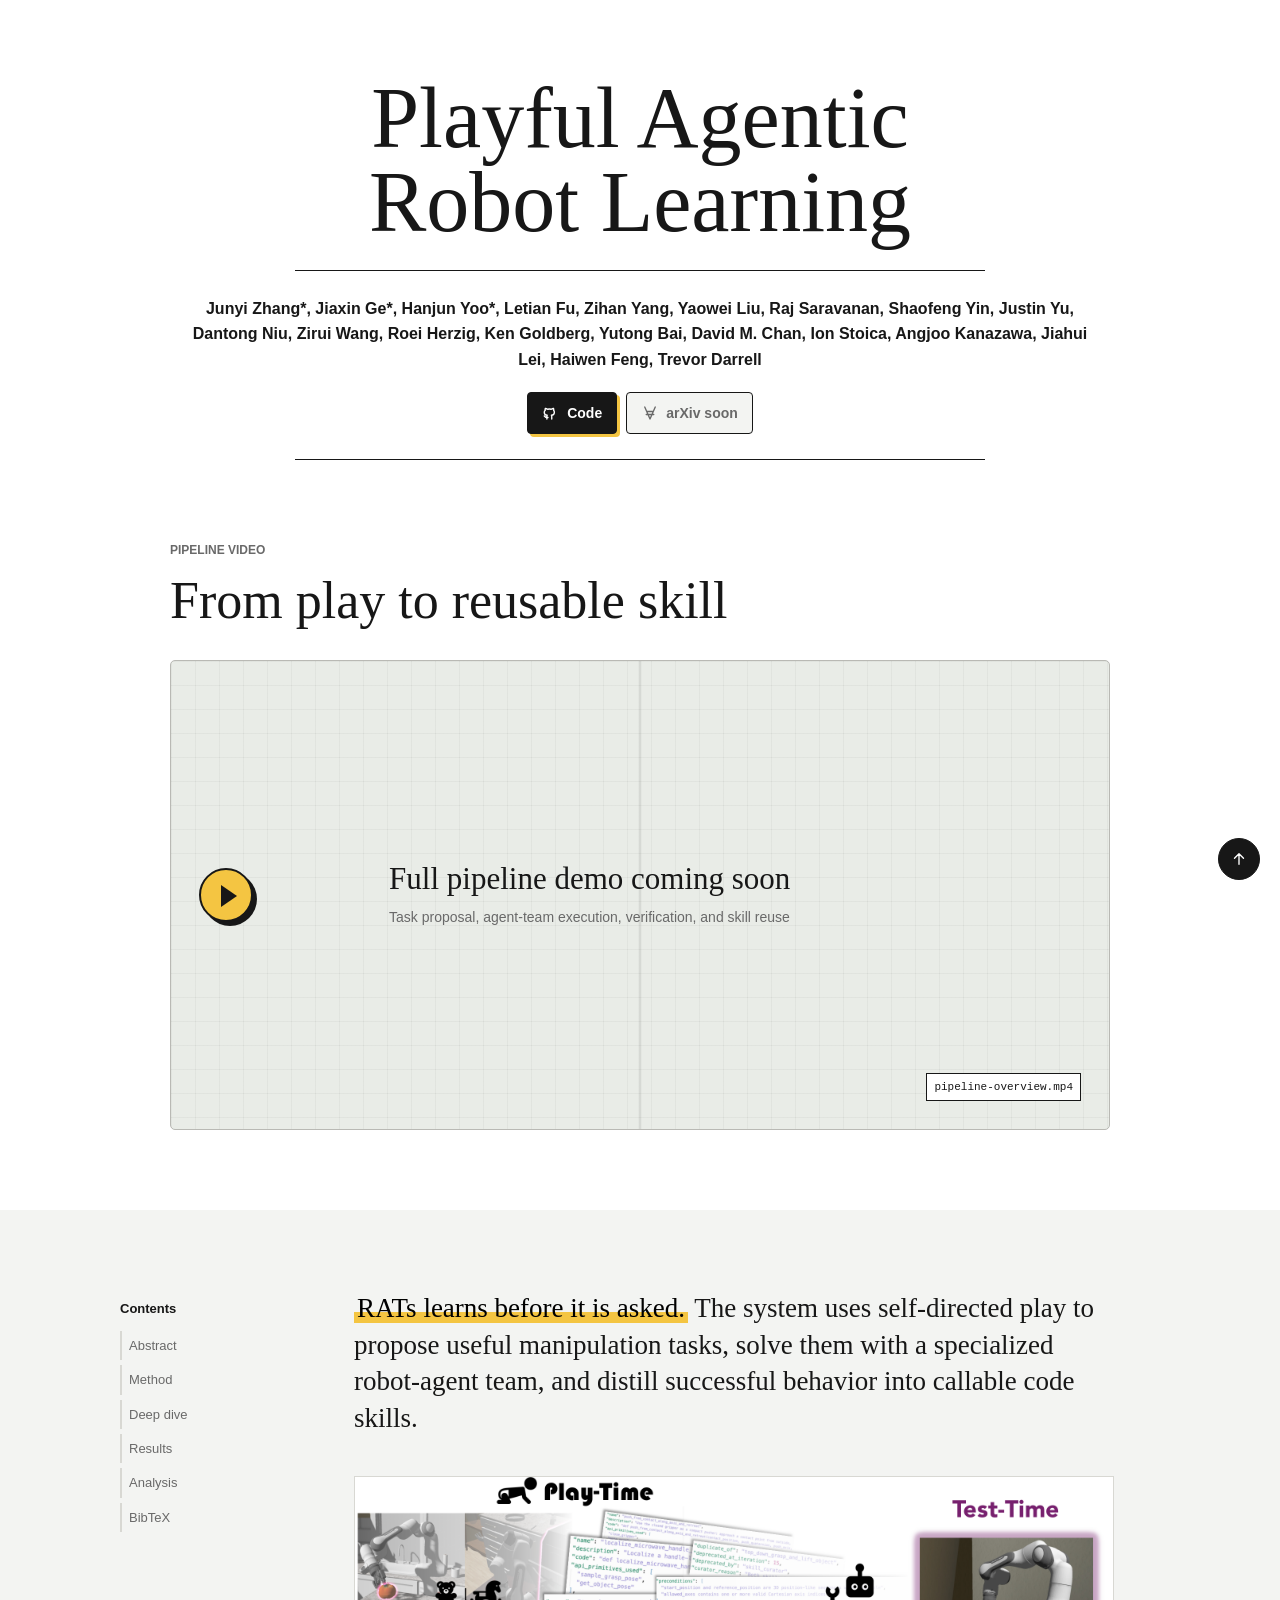
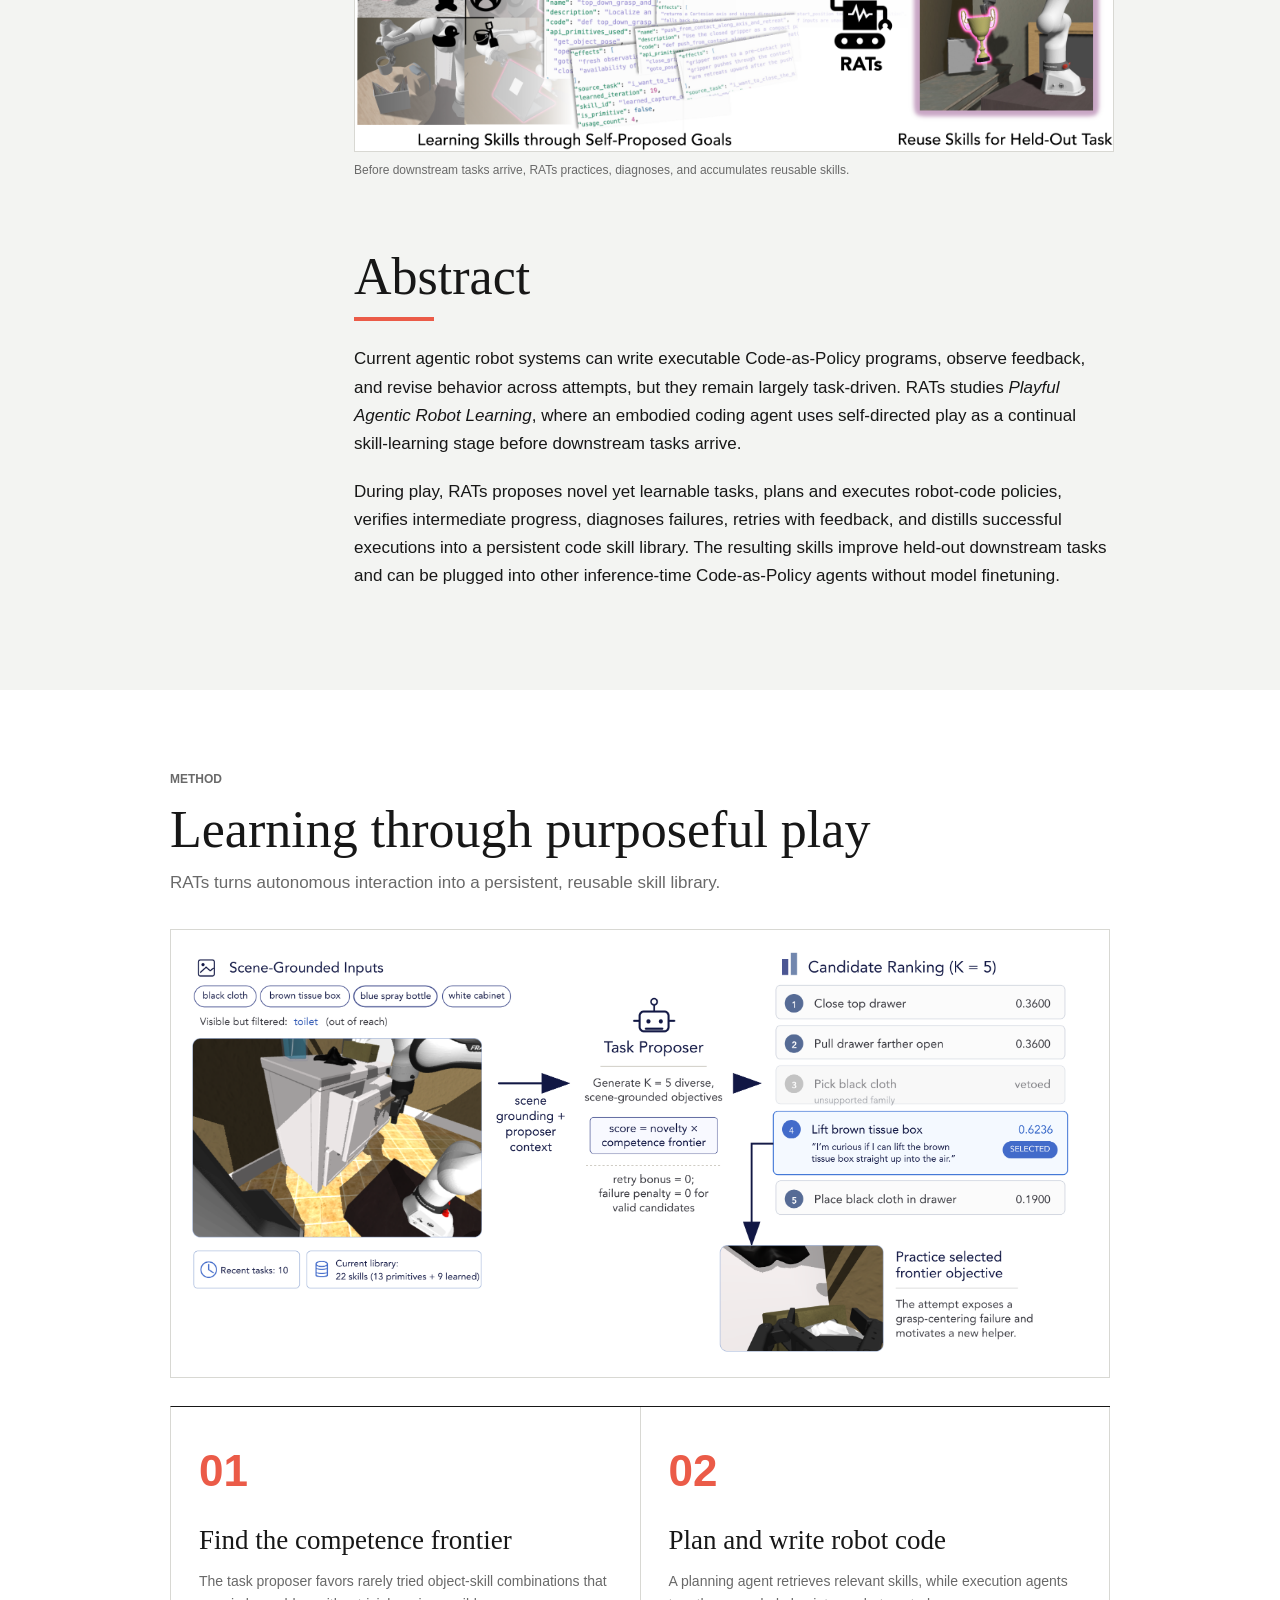
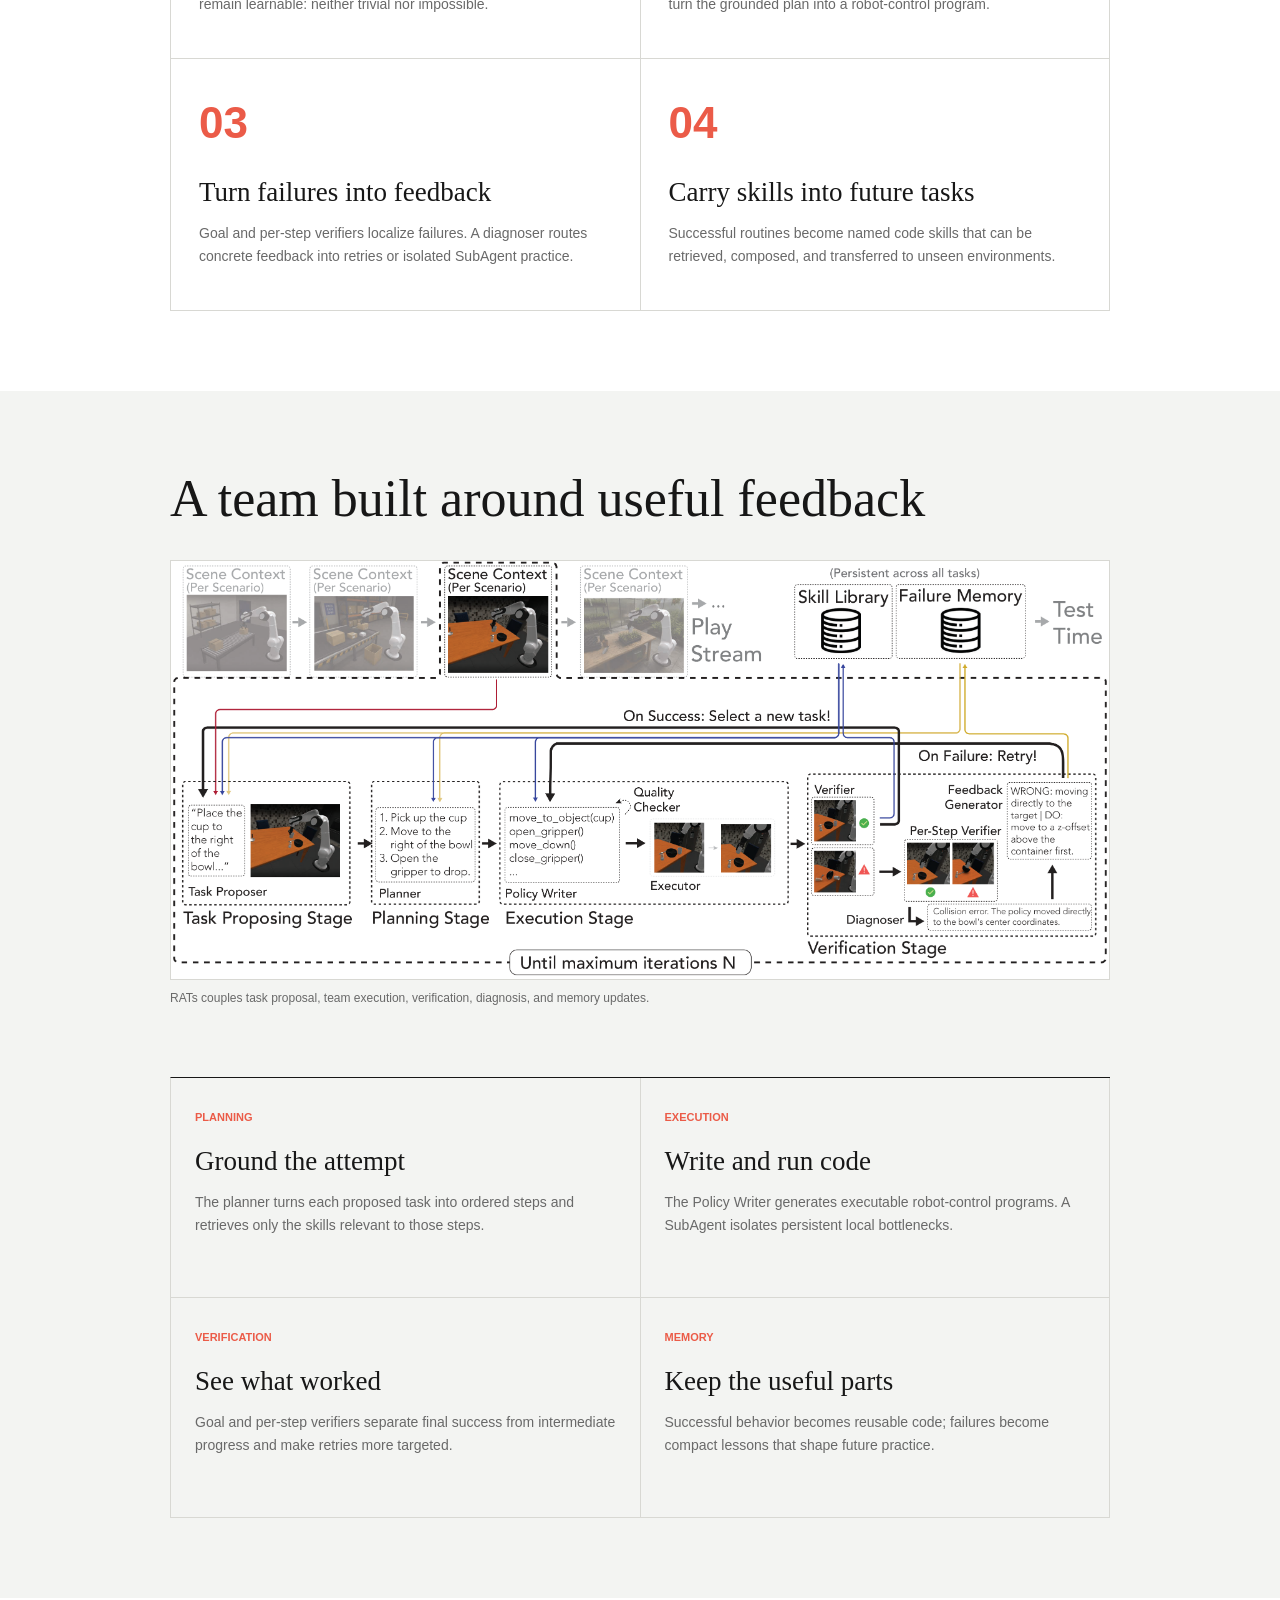
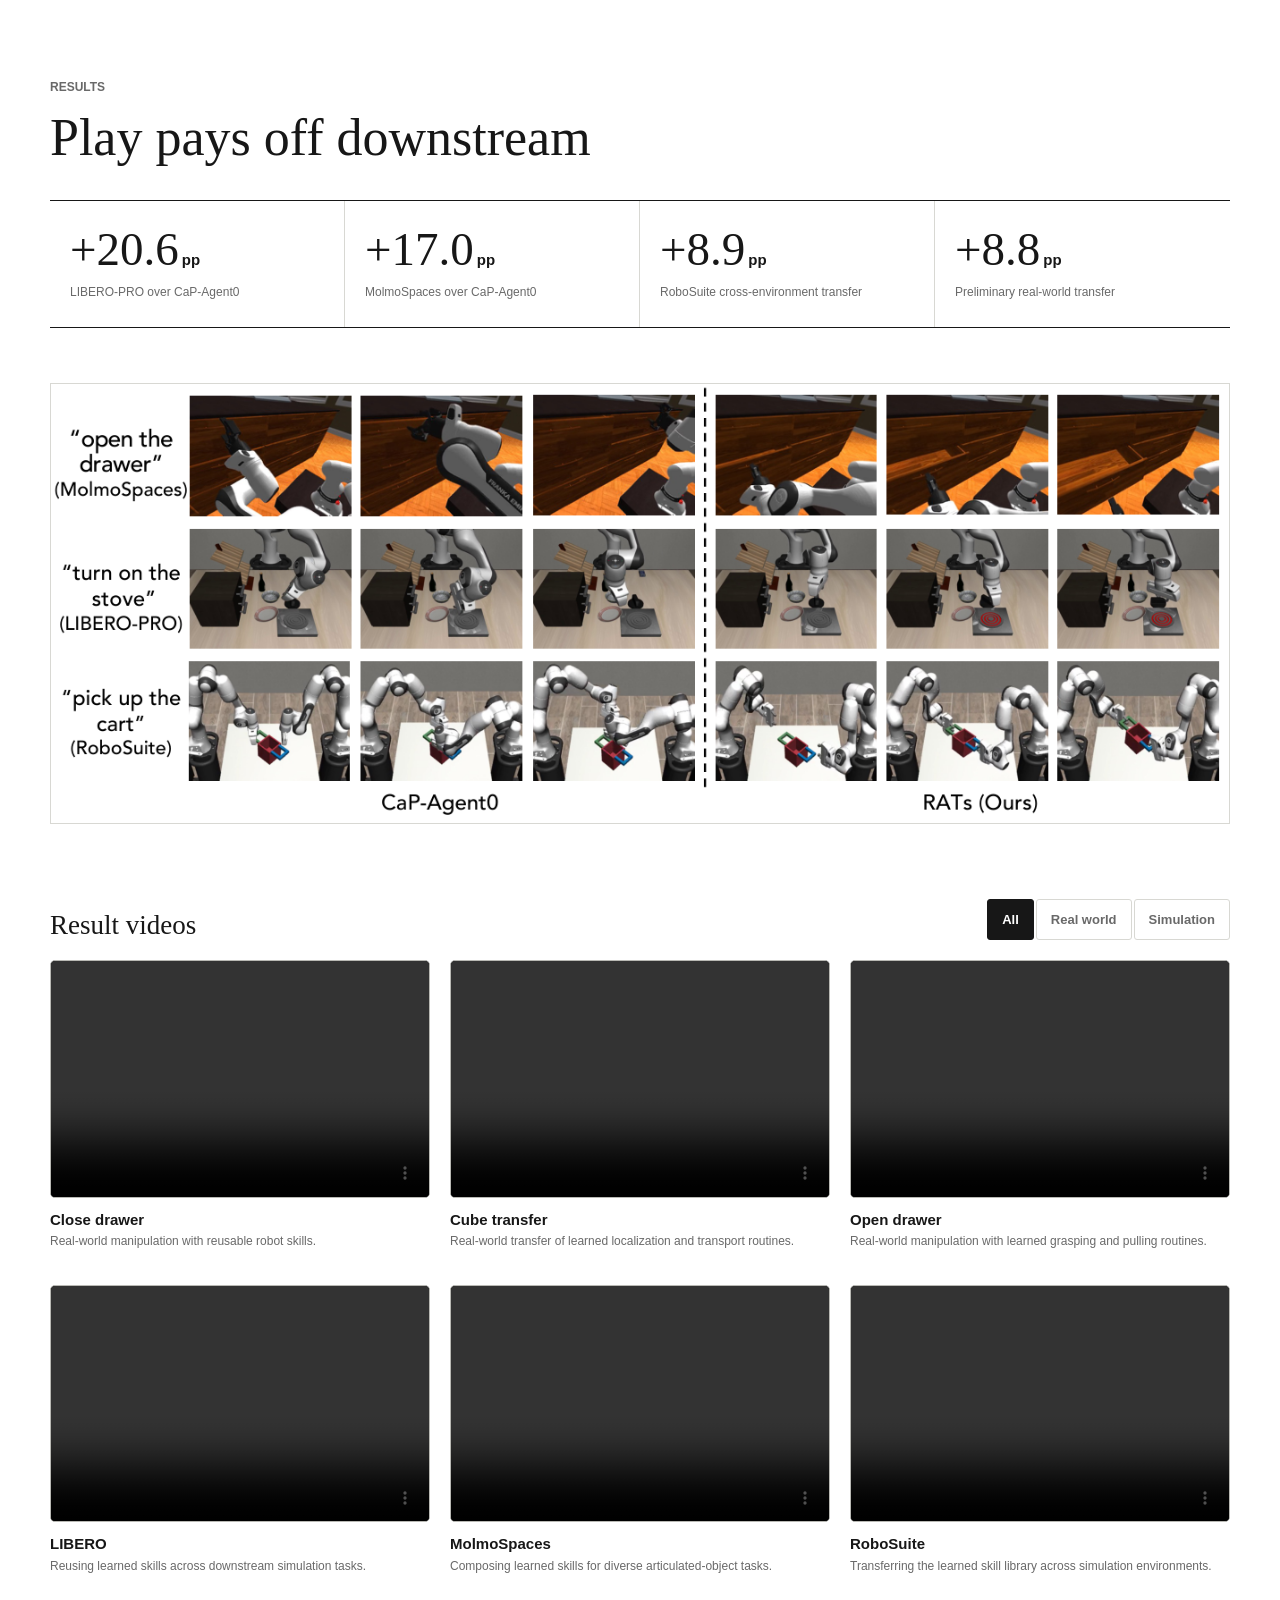
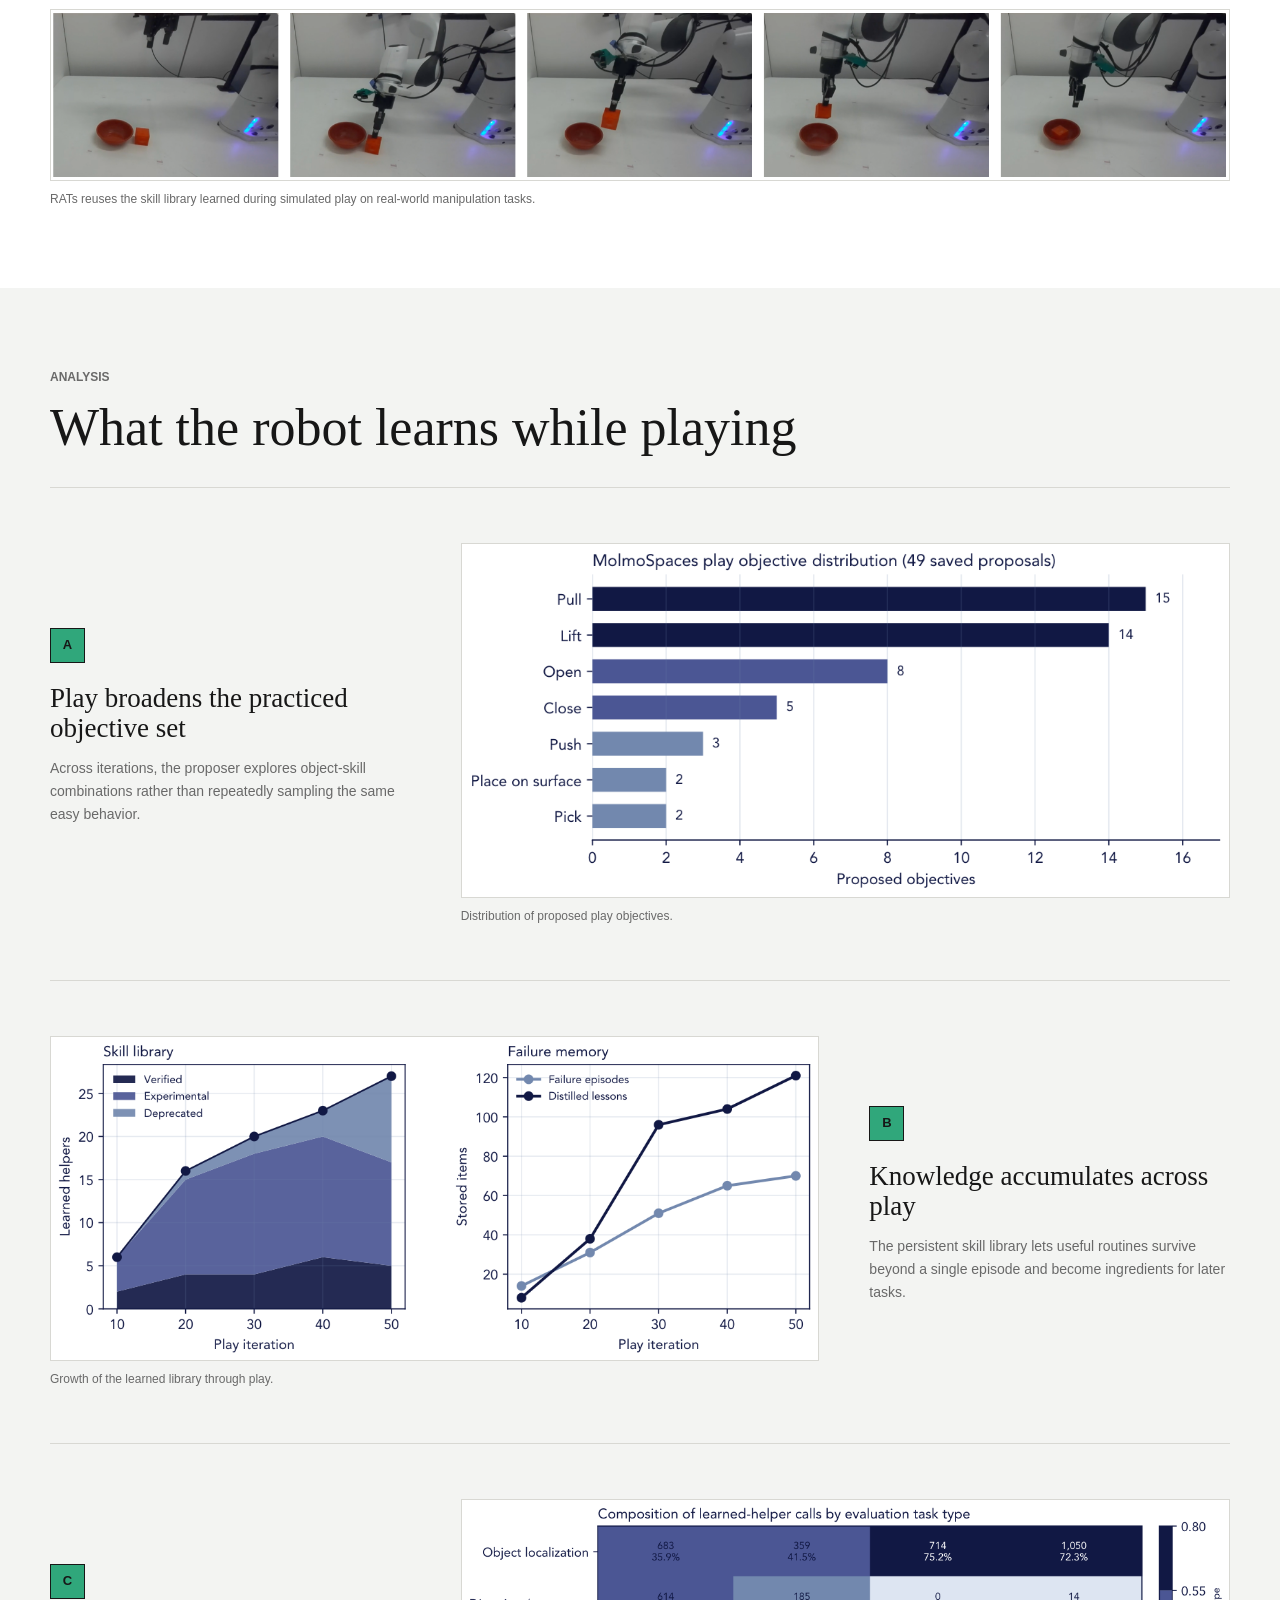
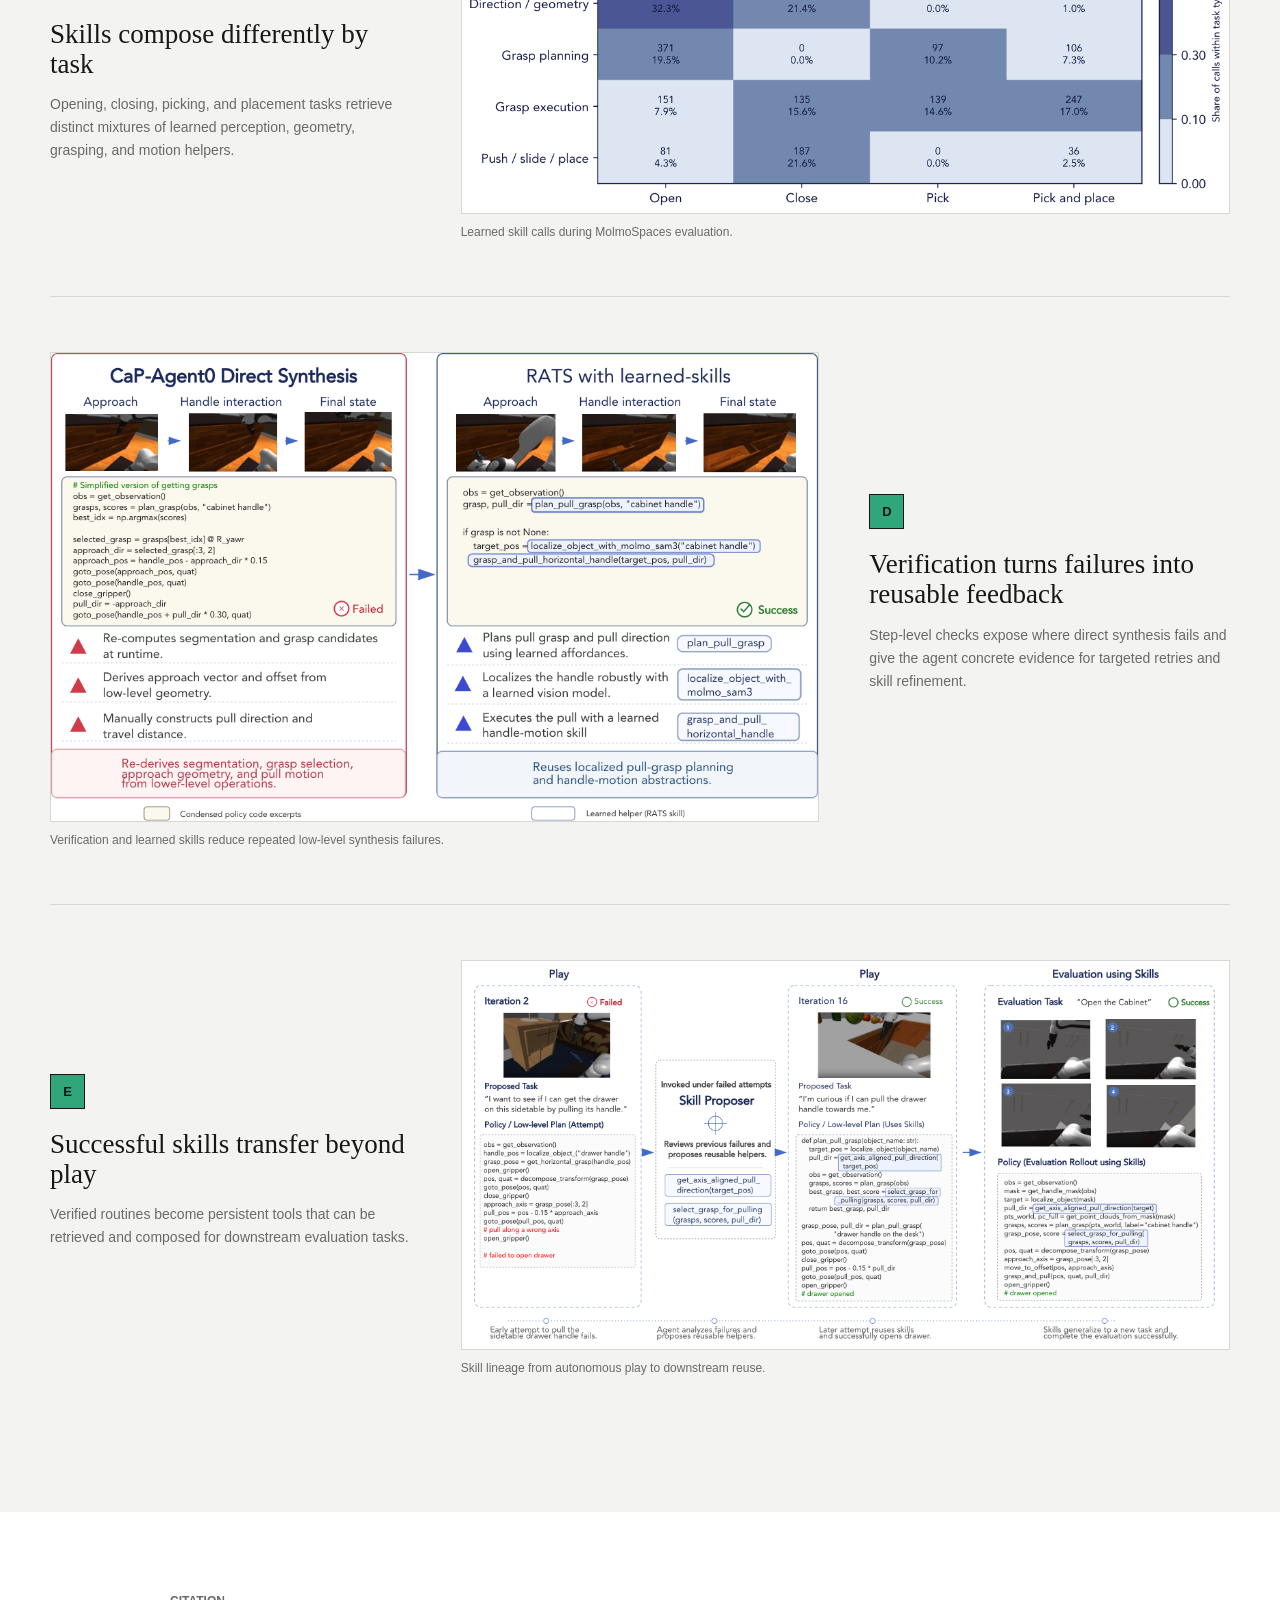
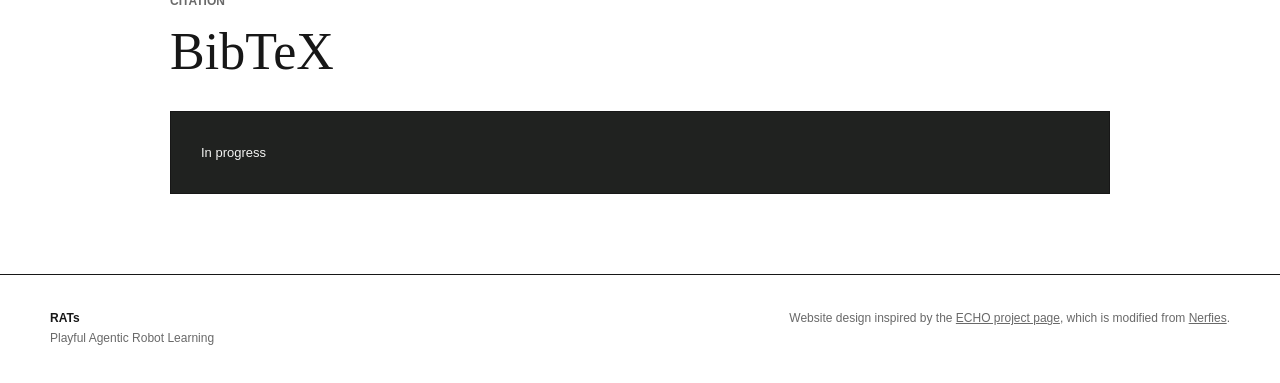
==== docs/index.html @ e80961e4 "Avoid publishing a premature citation Replace the provisional BibTeX entry with an in-progress place" ====
<!DOCTYPE html>
<html lang="en">
<head>
  <meta charset="utf-8">
  <meta name="viewport" content="width=device-width, initial-scale=1">
  <meta name="description" content="RATs: a Robotics Agent Team that learns reusable robot skills through autonomous play.">
  <meta property="og:title" content="Playful Agentic Robot Learning">
  <meta property="og:description" content="RATs learns reusable robot skills through autonomous play.">
  <meta property="og:image" content="assets/images/rats-teaser.png">
  <title>Playful Agentic Robot Learning | RATs</title>
  <link rel="stylesheet" href="assets/css/styles.css">
  <script defer src="assets/js/main.js"></script>
</head>
<body id="top">
  <header class="hero">
    <div class="hero-inner">
      <h1>Playful Agentic<br>Robot Learning</h1>
      <div class="rule"></div>
      <p class="authors">Junyi Zhang*, Jiaxin Ge*, Hanjun Yoo*, Letian Fu, Zihan Yang, Yaowei Liu, Raj Saravanan, Shaofeng Yin, Justin Yu, Dantong Niu, Zirui Wang, Roei Herzig, Ken Goldberg, Yutong Bai, David M. Chan, Ion Stoica, Angjoo Kanazawa, Jiahui Lei, Haiwen Feng, Trevor Darrell</p>
      <nav class="publication-links" aria-label="Publication links">
        <a class="button" href="https://github.com/Junyi42/rats">
          <svg viewBox="0 0 24 24" aria-hidden="true"><path d="M8 18c-4 1-4-2-5-2m10 4v-3c0-1 .1-1.5-.5-2 2 0 4-.5 4-4 0-1-.4-2-1-2.5.1-.5.5-2-.1-2.5 0 0-1-.3-3 1a10 10 0 0 0-5 0c-2-1.3-3-1-3-1-.6 1.5-.2 2-.1 2.5C3.4 9 3 10 3 11c0 3.5 2 4 4 4-.5.4-.6 1-.5 2v3"/></svg>
          Code
        </a>
        <span class="button muted" aria-label="arXiv link coming soon">
          <svg viewBox="0 0 24 24" aria-hidden="true"><path d="M5 4l7 16M19 4l-7 16M8 10h8M7 14h10"/></svg>
          arXiv soon
        </span>
      </nav>
      <div class="rule"></div>
    </div>
  </header>

  <main>
    <section class="section demo-lead" aria-labelledby="demo-heading">
      <div class="narrow">
        <div class="section-heading">
          <p class="eyebrow">Pipeline video</p>
          <h2 id="demo-heading">From play to reusable skill</h2>
        </div>
        <div class="video-placeholder video-placeholder-lead" data-video="assets/videos/pipeline-overview.mp4">
          <div class="play-mark" aria-hidden="true"></div>
          <div>
            <strong>Full pipeline demo coming soon</strong>
            <span>Task proposal, agent-team execution, verification, and skill reuse</span>
          </div>
          <code>pipeline-overview.mp4</code>
        </div>
      </div>
    </section>

    <section class="section intro-section" id="overview">
      <div class="content-grid">
        <aside class="contents" aria-label="Page contents">
          <strong>Contents</strong>
          <a href="#abstract">Abstract</a>
          <a href="#method">Method</a>
          <a href="#deep-dive">Deep dive</a>
          <a href="#results">Results</a>
          <a href="#analysis">Analysis</a>
          <a href="#bibtex">BibTeX</a>
        </aside>
        <div class="prose">
          <p class="lead">
            <mark>RATs learns before it is asked.</mark> The system uses self-directed play to
            propose useful manipulation tasks, solve them with a specialized robot-agent team,
            and distill successful behavior into callable code skills.
          </p>
          <figure class="wide-figure">
            <img src="assets/images/rats-teaser.png" alt="Overview of RATs learning reusable robot skills through play">
            <figcaption>Before downstream tasks arrive, RATs practices, diagnoses, and accumulates reusable skills.</figcaption>
          </figure>

          <h2 id="abstract">Abstract</h2>
          <div class="heading-rule"></div>
          <p>
            Current agentic robot systems can write executable Code-as-Policy programs, observe
            feedback, and revise behavior across attempts, but they remain largely task-driven.
            RATs studies <em>Playful Agentic Robot Learning</em>, where an embodied coding agent
            uses self-directed play as a continual skill-learning stage before downstream tasks
            arrive.
          </p>
          <p>
            During play, RATs proposes novel yet learnable tasks, plans and executes robot-code
            policies, verifies intermediate progress, diagnoses failures, retries with feedback,
            and distills successful executions into a persistent code skill library. The resulting
            skills improve held-out downstream tasks and can be plugged into other inference-time
            Code-as-Policy agents without model finetuning.
          </p>
        </div>
      </div>
    </section>

    <section class="section method-section" id="method">
      <div class="narrow">
        <div class="section-heading">
          <p class="eyebrow">Method</p>
          <h2>Learning through purposeful play</h2>
          <p>RATs turns autonomous interaction into a persistent, reusable skill library.</p>
        </div>
        <figure class="method-propose-figure">
          <img src="assets/images/task-proposal.png" alt="Examples of RATs play task proposals">
        </figure>
        <div class="method-grid">
          <article class="method-stage">
            <div>
              <p class="panel-number">01</p>
              <h3>Find the competence frontier</h3>
              <p>The task proposer favors rarely tried object-skill combinations that remain learnable: neither trivial nor impossible.</p>
            </div>
          </article>
          <article class="method-stage">
            <div>
              <p class="panel-number">02</p>
              <h3>Plan and write robot code</h3>
              <p>A planning agent retrieves relevant skills, while execution agents turn the grounded plan into a robot-control program.</p>
            </div>
          </article>
          <article class="method-stage">
            <div>
              <p class="panel-number">03</p>
              <h3>Turn failures into feedback</h3>
              <p>Goal and per-step verifiers localize failures. A diagnoser routes concrete feedback into retries or isolated SubAgent practice.</p>
            </div>
          </article>
          <article class="method-stage">
            <div>
              <p class="panel-number">04</p>
              <h3>Carry skills into future tasks</h3>
              <p>Successful routines become named code skills that can be retrieved, composed, and transferred to unseen environments.</p>
            </div>
          </article>
        </div>
      </div>
    </section>

    <section class="section deep-dive-section" id="deep-dive">
      <div class="narrow">
        <div class="section-heading">
          <h2>A team built around useful feedback</h2>
        </div>
        <figure class="wide-figure">
          <img src="assets/images/rats-method.png" alt="Detailed RATs method diagram">
          <figcaption>RATs couples task proposal, team execution, verification, diagnosis, and memory updates.</figcaption>
        </figure>
        <div class="detail-grid">
          <article><b>Planning</b><h3>Ground the attempt</h3><p>The planner turns each proposed task into ordered steps and retrieves only the skills relevant to those steps.</p></article>
          <article><b>Execution</b><h3>Write and run code</h3><p>The Policy Writer generates executable robot-control programs. A SubAgent isolates persistent local bottlenecks.</p></article>
          <article><b>Verification</b><h3>See what worked</h3><p>Goal and per-step verifiers separate final success from intermediate progress and make retries more targeted.</p></article>
          <article><b>Memory</b><h3>Keep the useful parts</h3><p>Successful behavior becomes reusable code; failures become compact lessons that shape future practice.</p></article>
        </div>
      </div>
    </section>

    <section class="section results-section" id="results">
      <div class="wide">
        <div class="section-heading">
          <p class="eyebrow">Results</p>
          <h2>Play pays off downstream</h2>
        </div>
        <div class="metrics" aria-label="Headline results">
          <article><span>+20.6</span><strong>pp</strong><p>LIBERO-PRO over CaP-Agent0</p></article>
          <article><span>+17.0</span><strong>pp</strong><p>MolmoSpaces over CaP-Agent0</p></article>
          <article><span>+8.9</span><strong>pp</strong><p>RoboSuite cross-environment transfer</p></article>
          <article><span>+8.8</span><strong>pp</strong><p>Preliminary real-world transfer</p></article>
        </div>
        <figure class="wide-figure result-figure">
          <img src="assets/images/rats-sim-results.png" alt="Qualitative simulation comparisons">
        </figure>

        <div class="result-gallery-heading">
          <h3>Result videos</h3>
          <div class="filters" aria-label="Filter result videos">
            <button class="filter active" type="button" data-filter="all">All</button>
            <button class="filter" type="button" data-filter="real">Real world</button>
            <button class="filter" type="button" data-filter="sim">Simulation</button>
          </div>
        </div>
        <div class="video-grid">
          <article class="result-video" data-kind="real">
            <video controls playsinline preload="metadata">
              <source src="assets/videos/close_drawer.mp4" type="video/mp4">
            </video>
            <h4>Close drawer</h4><p>Real-world manipulation with reusable robot skills.</p>
          </article>
          <article class="result-video" data-kind="real">
            <video controls playsinline preload="metadata">
              <source src="assets/videos/cube_transfer.mp4" type="video/mp4">
            </video>
            <h4>Cube transfer</h4><p>Real-world transfer of learned localization and transport routines.</p>
          </article>
          <article class="result-video" data-kind="real">
            <video controls playsinline preload="metadata">
              <source src="assets/videos/open_drawer.mp4" type="video/mp4">
            </video>
            <h4>Open drawer</h4><p>Real-world manipulation with learned grasping and pulling routines.</p>
          </article>
          <article class="result-video" data-kind="sim">
            <video controls playsinline preload="metadata">
              <source src="assets/videos/libero.mp4" type="video/mp4">
            </video>
            <h4>LIBERO</h4><p>Reusing learned skills across downstream simulation tasks.</p>
          </article>
          <article class="result-video" data-kind="sim">
            <video controls playsinline preload="metadata">
              <source src="assets/videos/molmospaces.mp4" type="video/mp4">
            </video>
            <h4>MolmoSpaces</h4><p>Composing learned skills for diverse articulated-object tasks.</p>
          </article>
          <article class="result-video" data-kind="sim">
            <video controls playsinline preload="metadata">
              <source src="assets/videos/robosuite.mp4" type="video/mp4">
            </video>
            <h4>RoboSuite</h4><p>Transferring the learned skill library across simulation environments.</p>
          </article>
        </div>
        <figure class="wide-figure real-world-figure">
          <img src="assets/images/rats-realworld.png" alt="RATs transferring simulation-learned skills to a physical robot">
          <figcaption>RATs reuses the skill library learned during simulated play on real-world manipulation tasks.</figcaption>
        </figure>
      </div>
    </section>

    <section class="section analysis-section" id="analysis">
      <div class="wide">
        <div class="section-heading">
          <p class="eyebrow">Analysis</p>
          <h2>What the robot learns while playing</h2>
        </div>
        <div class="analysis-row">
          <div class="analysis-copy">
            <span class="analysis-index">A</span>
            <h3>Play broadens the practiced objective set</h3>
            <p>Across iterations, the proposer explores object-skill combinations rather than repeatedly sampling the same easy behavior.</p>
          </div>
          <figure><img src="assets/images/play-objective-distribution.png" alt="Distribution of play objectives"><figcaption>Distribution of proposed play objectives.</figcaption></figure>
        </div>
        <div class="analysis-row reverse">
          <div class="analysis-copy">
            <span class="analysis-index">B</span>
            <h3>Knowledge accumulates across play</h3>
            <p>The persistent skill library lets useful routines survive beyond a single episode and become ingredients for later tasks.</p>
          </div>
          <figure><img src="assets/images/play-knowledge-growth.png" alt="Growth of knowledge during play"><figcaption>Growth of the learned library through play.</figcaption></figure>
        </div>
        <div class="analysis-row">
          <div class="analysis-copy">
            <span class="analysis-index">C</span>
            <h3>Skills compose differently by task</h3>
            <p>Opening, closing, picking, and placement tasks retrieve distinct mixtures of learned perception, geometry, grasping, and motion helpers.</p>
          </div>
          <figure><img src="assets/images/eval-skill-category-heatmap.png" alt="Learned skill categories used during evaluation"><figcaption>Learned skill calls during MolmoSpaces evaluation.</figcaption></figure>
        </div>
        <div class="analysis-row reverse">
          <div class="analysis-copy">
            <span class="analysis-index">D</span>
            <h3>Verification turns failures into reusable feedback</h3>
            <p>Step-level checks expose where direct synthesis fails and give the agent concrete evidence for targeted retries and skill refinement.</p>
          </div>
          <figure><img src="assets/images/code-comparison.png" alt="Comparison between direct code synthesis and learned skills"><figcaption>Verification and learned skills reduce repeated low-level synthesis failures.</figcaption></figure>
        </div>
        <div class="analysis-row">
          <div class="analysis-copy">
            <span class="analysis-index">E</span>
            <h3>Successful skills transfer beyond play</h3>
            <p>Verified routines become persistent tools that can be retrieved and composed for downstream evaluation tasks.</p>
          </div>
          <figure><img src="assets/images/skill-transfer.png" alt="Play-to-evaluation skill transfer lineage"><figcaption>Skill lineage from autonomous play to downstream reuse.</figcaption></figure>
        </div>
      </div>
    </section>

    <section class="section citation-section" id="bibtex">
      <div class="narrow">
        <div class="section-heading">
          <p class="eyebrow">Citation</p>
          <h2>BibTeX</h2>
        </div>
        <div class="citation-box">
          <p>In progress</p>
        </div>
      </div>
    </section>
  </main>

  <a class="back-to-top" href="#top" aria-label="Back to top">
    <svg viewBox="0 0 24 24" aria-hidden="true"><path d="M12 19V5M6 11l6-6 6 6"/></svg>
  </a>

  <footer>
    <div>
      <strong>RATs</strong>
      <span>Playful Agentic Robot Learning</span>
    </div>
    <p>
      Website design inspired by the
      <a href="https://echo-bench.github.io/">ECHO project page</a>,
      which is modified from <a href="https://nerfies.github.io/">Nerfies</a>.
    </p>
  </footer>
</body>
</html>
---- docs/assets/css/styles.css ----
:root {
  --ink: #171717;
  --muted: #696969;
  --paper: #ffffff;
  --soft: #f3f4f2;
  --line: #d8d8d3;
  --play: #f4c542;
  --verify: #eb5b48;
  --learn: #30a77b;
  --max: 1180px;
  --narrow: 940px;
}

* { box-sizing: border-box; }
html { scroll-behavior: smooth; }
body {
  margin: 0;
  color: var(--ink);
  background: var(--paper);
  font-family: Arial, Helvetica, sans-serif;
  font-size: 17px;
  line-height: 1.65;
}
button, a { font: inherit; }
a { color: inherit; }
img { display: block; max-width: 100%; }
figure { margin: 0; }
code, pre { font-family: "SFMono-Regular", Consolas, "Liberation Mono", monospace; }

.hero {
  padding: 76px 24px 36px;
  text-align: center;
}
.hero-inner { max-width: 950px; margin: 0 auto; }
.eyebrow {
  margin: 0 0 12px;
  color: var(--muted);
  font-size: 12px;
  font-weight: 700;
  letter-spacing: 0;
  text-transform: uppercase;
}
.hero h1 {
  margin: 0;
  font-family: Georgia, "Times New Roman", serif;
  font-size: clamp(48px, 7vw, 86px);
  font-weight: 500;
  line-height: 0.98;
  letter-spacing: 0;
}
.rule {
  width: min(100%, 690px);
  height: 1px;
  margin: 25px auto;
  background: var(--ink);
}
.authors { max-width: 900px; margin: 0 auto 20px; font-size: 16px; font-weight: 700; line-height: 1.6; }
.publication-links {
  display: flex;
  flex-wrap: wrap;
  justify-content: center;
  gap: 9px;
}
.button {
  display: inline-flex;
  align-items: center;
  gap: 7px;
  min-height: 42px;
  padding: 7px 14px;
  border: 1px solid var(--ink);
  border-radius: 4px;
  color: white;
  background: var(--ink);
  box-shadow: 3px 3px 0 var(--play);
  font-size: 14px;
  font-weight: 700;
  text-decoration: none;
  transition: transform 160ms ease, box-shadow 160ms ease;
}
.button:hover, .button:focus-visible { transform: translate(-1px, -1px); box-shadow: 5px 5px 0 var(--play); }
.button svg, .back-to-top svg {
  width: 18px;
  height: 18px;
  fill: none;
  stroke: currentColor;
  stroke-linecap: round;
  stroke-linejoin: round;
  stroke-width: 1.8;
}
.button.muted { color: var(--muted); background: var(--soft); box-shadow: none; }

.section { padding: 80px 24px; }
.section:nth-of-type(even) { background: var(--soft); }
.narrow { width: min(100%, var(--narrow)); margin: 0 auto; }
.wide { width: min(100%, var(--max)); margin: 0 auto; }
.section-heading { margin-bottom: 32px; }
.section-heading h2, .prose h2 {
  margin: 0;
  font-family: Georgia, "Times New Roman", serif;
  font-size: clamp(35px, 5vw, 52px);
  font-weight: 500;
  line-height: 1.06;
  letter-spacing: 0;
}
.section-heading > p:last-child { max-width: 700px; margin: 12px 0 0; color: var(--muted); }
.heading-rule { width: 80px; height: 4px; margin: 13px 0 24px; background: var(--verify); }

.demo-lead { padding-top: 20px; background: white !important; }
.video-placeholder {
  position: relative;
  display: grid;
  place-items: center;
  overflow: hidden;
  min-height: 210px;
  padding: 28px;
  border: 1px solid #b9b9b4;
  border-radius: 5px;
  color: var(--ink);
  background:
    linear-gradient(90deg, transparent 49.8%, rgba(23,23,23,.12) 50%, transparent 50.2%),
    linear-gradient(rgba(23,23,23,.04) 1px, transparent 1px),
    linear-gradient(90deg, rgba(23,23,23,.04) 1px, transparent 1px),
    #e9ece7;
  background-size: 100% 100%, 24px 24px, 24px 24px, auto;
}
.video-placeholder-lead {
  grid-template-columns: auto 1fr auto;
  gap: 24px;
  min-height: 470px;
  text-align: left;
}
.video-placeholder-lead strong { display: block; font-family: Georgia, "Times New Roman", serif; font-size: 31px; font-weight: 500; line-height: 1.1; }
.video-placeholder-lead span { display: block; max-width: 460px; margin-top: 10px; color: var(--muted); font-size: 14px; }
.video-placeholder code {
  align-self: end;
  padding: 4px 7px;
  border: 1px solid var(--ink);
  background: white;
  font-size: 11px;
}
.play-mark {
  width: 54px;
  height: 54px;
  border: 2px solid var(--ink);
  border-radius: 50%;
  background: var(--play);
  box-shadow: 4px 4px 0 var(--ink);
}
.play-mark::after {
  content: "";
  display: block;
  width: 0;
  height: 0;
  margin: 15px 0 0 20px;
  border-top: 11px solid transparent;
  border-bottom: 11px solid transparent;
  border-left: 16px solid var(--ink);
}

.content-grid {
  display: grid;
  grid-template-columns: 180px minmax(0, 760px);
  gap: 54px;
  width: min(100%, 1040px);
  margin: 0 auto;
}
.contents {
  position: sticky;
  top: 30px;
  align-self: start;
  display: grid;
  gap: 5px;
  padding-top: 8px;
  font-size: 13px;
}
.contents strong { margin-bottom: 6px; }
.contents a { padding: 4px 7px; border-left: 2px solid var(--line); color: var(--muted); text-decoration: none; }
.contents a:hover { border-color: var(--verify); color: var(--ink); }
.prose p { margin: 0 0 20px; }
.prose .lead { margin-bottom: 40px; font-family: Georgia, "Times New Roman", serif; font-size: 27px; line-height: 1.35; }
mark { padding: 0 3px; background: linear-gradient(transparent 62%, var(--play) 62%); }
.wide-figure { margin: 34px 0 70px; }
.wide-figure img {
  width: 100%;
  border: 1px solid var(--line);
  background: white;
}
figcaption { margin-top: 9px; color: var(--muted); font-size: 12px; line-height: 1.5; }

.filters {
  display: flex;
  flex-wrap: wrap;
  gap: 2px;
}
.filter {
  cursor: pointer;
  padding: 9px 14px;
  border: 1px solid var(--line);
  border-radius: 3px 3px 0 0;
  color: var(--muted);
  background: white;
  font-size: 13px;
  font-weight: 700;
}
.filter.active { border-color: var(--ink); color: white; background: var(--ink); }
.method-propose-figure {
  margin: 0 0 28px;
}
.method-propose-figure img {
  width: 100%;
  border: 1px solid var(--line);
  background: white;
}
.method-grid {
  display: grid;
  grid-template-columns: repeat(2, minmax(0, 1fr));
  border-top: 1px solid var(--ink);
  border-left: 1px solid var(--line);
}
.method-stage {
  display: grid;
  align-items: center;
  min-height: 250px;
  padding: 28px;
  border-right: 1px solid var(--line);
  border-bottom: 1px solid var(--line);
  background: white;
}
.method-stage h3, .result-gallery-heading h3, .detail-grid h3, .analysis-copy h3 {
  margin: 0;
  font-family: Georgia, "Times New Roman", serif;
  font-size: 27px;
  font-weight: 500;
  line-height: 1.12;
  letter-spacing: 0;
}
.method-stage p { color: var(--muted); font-size: 14px; }
.method-stage .panel-number { margin: 0 0 18px; color: var(--verify); font-size: 44px; font-weight: 700; }

.metrics {
  display: grid;
  grid-template-columns: repeat(4, 1fr);
  margin: 35px 0 55px;
  border-top: 1px solid var(--ink);
  border-bottom: 1px solid var(--ink);
}
.metrics article { padding: 25px 20px; border-right: 1px solid var(--line); }
.metrics article:last-child { border-right: 0; }
.metrics span { font-family: Georgia, "Times New Roman", serif; font-size: 47px; line-height: 1; }
.metrics strong { margin-left: 3px; font-size: 15px; }
.metrics p { margin: 10px 0 0; color: var(--muted); font-size: 12px; line-height: 1.45; }
.result-figure { margin-bottom: 75px; }
.result-gallery-heading {
  display: flex;
  justify-content: space-between;
  gap: 30px;
  align-items: end;
  margin-bottom: 20px;
}
.result-gallery-heading p { margin: 7px 0 0; color: var(--muted); font-size: 14px; }
.filter { border-radius: 3px; }
.video-grid { display: grid; grid-template-columns: repeat(3, 1fr); gap: 34px 20px; }
.result-video[hidden] { display: none; }
.result-video video {
  display: block;
  width: 100%;
  aspect-ratio: 16 / 10;
  border: 1px solid #b9b9b4;
  border-radius: 5px;
  background: #111;
  object-fit: contain;
}
.result-video .video-placeholder { aspect-ratio: 16 / 10; min-height: 0; }
.result-video .video-placeholder > span { position: absolute; top: 10px; left: 11px; font-size: 11px; font-weight: 700; }
.result-video .video-placeholder code { position: absolute; right: 8px; bottom: 8px; }
.result-video .real { background-color: #f3e4e1; }
.result-video .sim { background-color: #e4ecf6; }
.result-video h4 { margin: 12px 0 0; font-size: 15px; line-height: 1.3; }
.result-video p { margin: 4px 0 0; color: var(--muted); font-size: 12px; line-height: 1.45; }
.real-world-figure { margin-bottom: 0; }

.detail-grid {
  display: grid;
  grid-template-columns: repeat(2, 1fr);
  border-top: 1px solid var(--ink);
  border-left: 1px solid var(--line);
}
.detail-grid article { min-height: 220px; padding: 24px; border-right: 1px solid var(--line); border-bottom: 1px solid var(--line); }
.detail-grid b { display: inline-block; margin-bottom: 20px; color: var(--verify); font-size: 11px; text-transform: uppercase; }
.detail-grid p { color: var(--muted); font-size: 14px; }

.analysis-row {
  display: grid;
  grid-template-columns: minmax(230px, .75fr) minmax(0, 1.6fr);
  gap: 50px;
  align-items: center;
  padding: 55px 0;
  border-top: 1px solid var(--line);
}
.analysis-row.reverse { grid-template-columns: minmax(0, 1.6fr) minmax(230px, .75fr); }
.analysis-row.reverse .analysis-copy { order: 2; }
.analysis-copy p { color: var(--muted); font-size: 14px; }
.analysis-index {
  display: grid;
  place-items: center;
  width: 35px;
  height: 35px;
  margin-bottom: 20px;
  border: 1px solid var(--ink);
  background: var(--learn);
  font-size: 13px;
  font-weight: 700;
}
.analysis-row figure img { width: 100%; border: 1px solid var(--line); background: white; }
.citation-box { position: relative; border: 1px solid var(--ink); background: #202220; color: #f3f4f2; }
.citation-box p { margin: 0; padding: 30px; font-size: 13px; }
.back-to-top {
  position: fixed;
  right: 20px;
  bottom: 20px;
  display: grid;
  place-items: center;
  width: 42px;
  height: 42px;
  border: 1px solid var(--ink);
  border-radius: 50%;
  color: white;
  background: var(--ink);
}
footer {
  display: flex;
  justify-content: space-between;
  gap: 30px;
  padding: 34px max(24px, calc((100vw - var(--max)) / 2));
  border-top: 1px solid var(--ink);
  font-size: 12px;
}
footer div { display: grid; }
footer span, footer p { color: var(--muted); }
footer p { max-width: 460px; margin: 0; text-align: right; }

@media (max-width: 900px) {
  .section { padding: 62px 20px; }
  .content-grid { grid-template-columns: 1fr; gap: 20px; }
  .contents { position: static; display: flex; flex-wrap: wrap; gap: 2px; padding: 0 0 20px; }
  .contents strong { width: 100%; }
  .contents a { border-left: 0; border-bottom: 2px solid var(--line); }
  .metrics { grid-template-columns: repeat(2, 1fr); }
  .metrics article:nth-child(2) { border-right: 0; }
  .metrics article:nth-child(-n+2) { border-bottom: 1px solid var(--line); }
  .video-grid { grid-template-columns: repeat(2, 1fr); }
  .method-stage { min-height: 230px; }
  .analysis-row, .analysis-row.reverse { grid-template-columns: 1fr; gap: 24px; }
  .analysis-row.reverse .analysis-copy { order: 0; }
}

@media (max-width: 620px) {
  body { font-size: 15px; }
  .hero { padding: 52px 17px 24px; }
  .hero h1 { font-size: 47px; }
  .publication-links { gap: 7px; }
  .button { min-height: 38px; padding: 5px 9px; font-size: 12px; }
  .video-placeholder-lead { grid-template-columns: 1fr; gap: 16px; min-height: 370px; text-align: center; }
  .video-placeholder-lead .play-mark { margin: 0 auto; }
  .video-placeholder-lead code { justify-self: center; }
  .prose .lead { font-size: 22px; }
  .method-grid { grid-template-columns: 1fr; }
  .method-stage { min-height: 0; padding: 20px; }
  .metrics { grid-template-columns: 1fr; }
  .metrics article { border-right: 0; border-bottom: 1px solid var(--line); }
  .metrics article:last-child { border-bottom: 0; }
  .result-gallery-heading { align-items: start; flex-direction: column; }
  .video-grid, .detail-grid { grid-template-columns: 1fr; }
  .detail-grid article { min-height: 0; }
  .section-heading h2, .prose h2 { font-size: 36px; }
  footer { flex-direction: column; }
  footer p { text-align: left; }
}
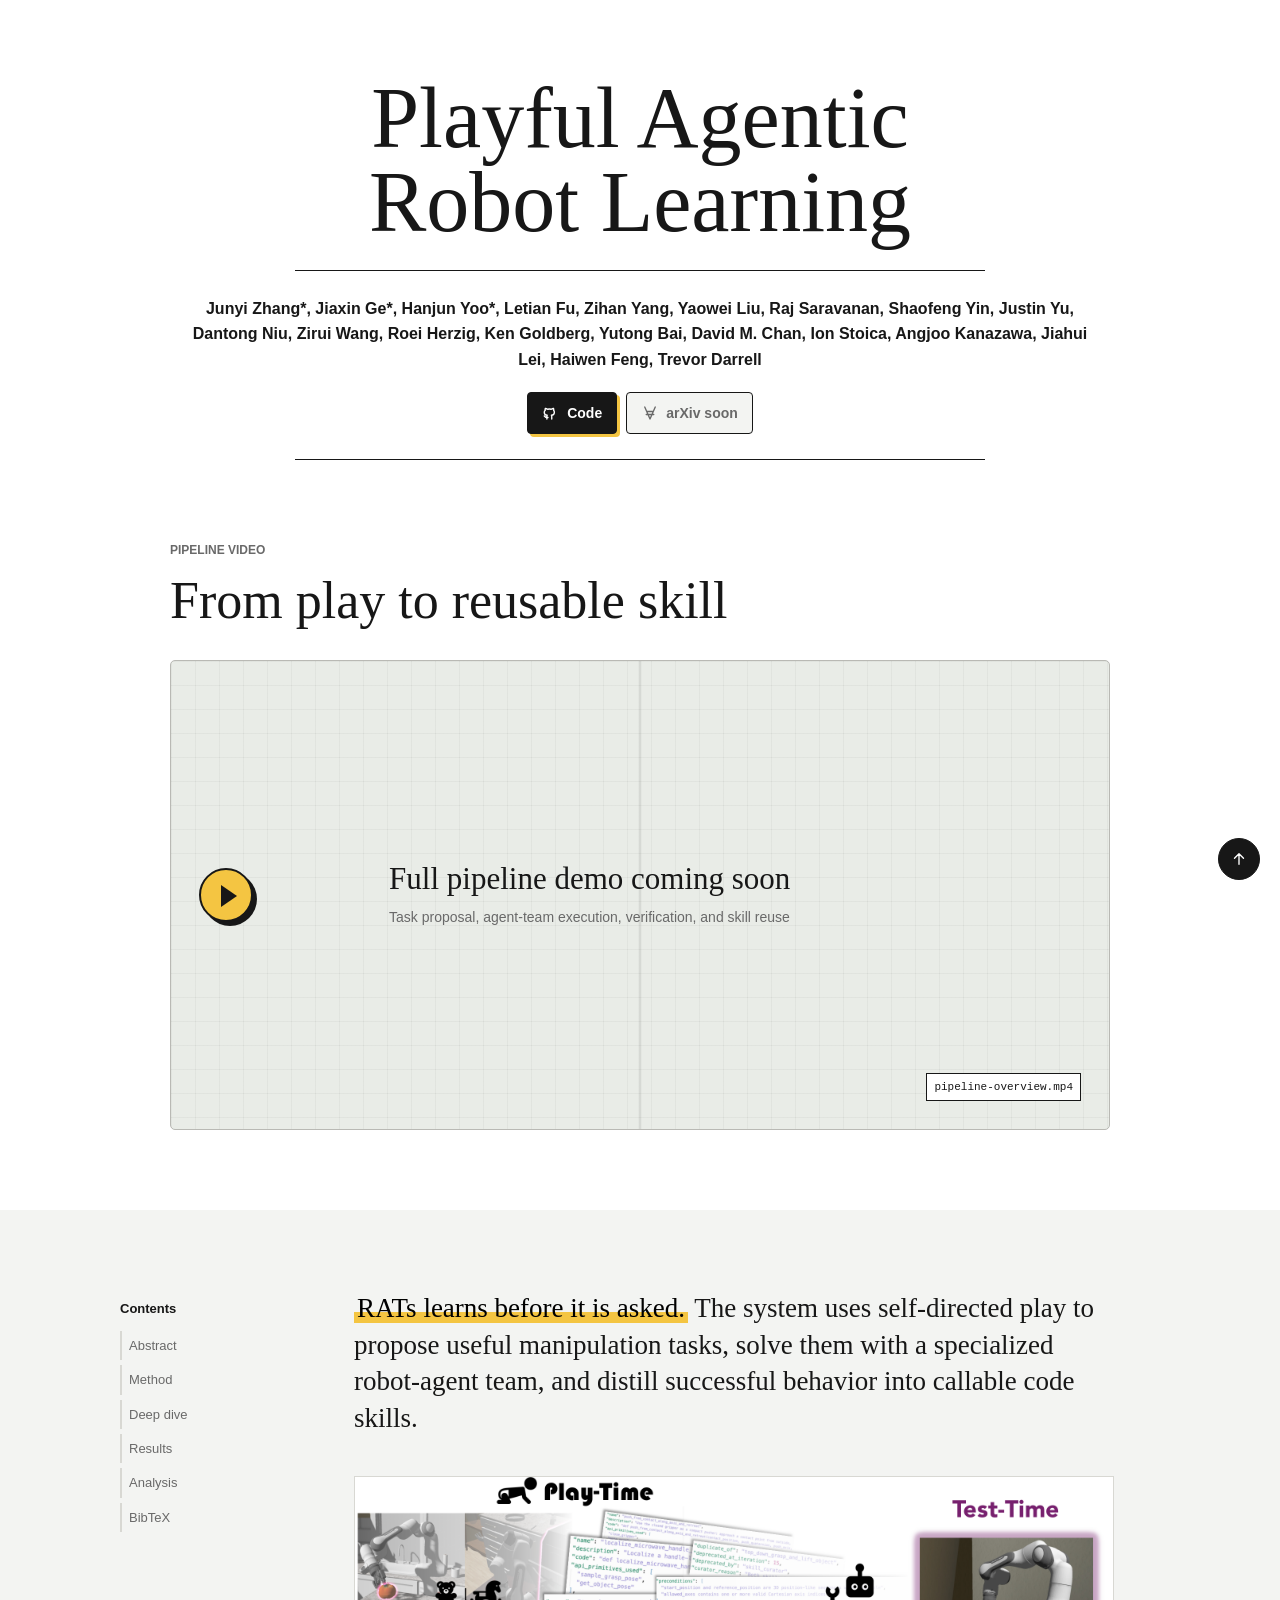
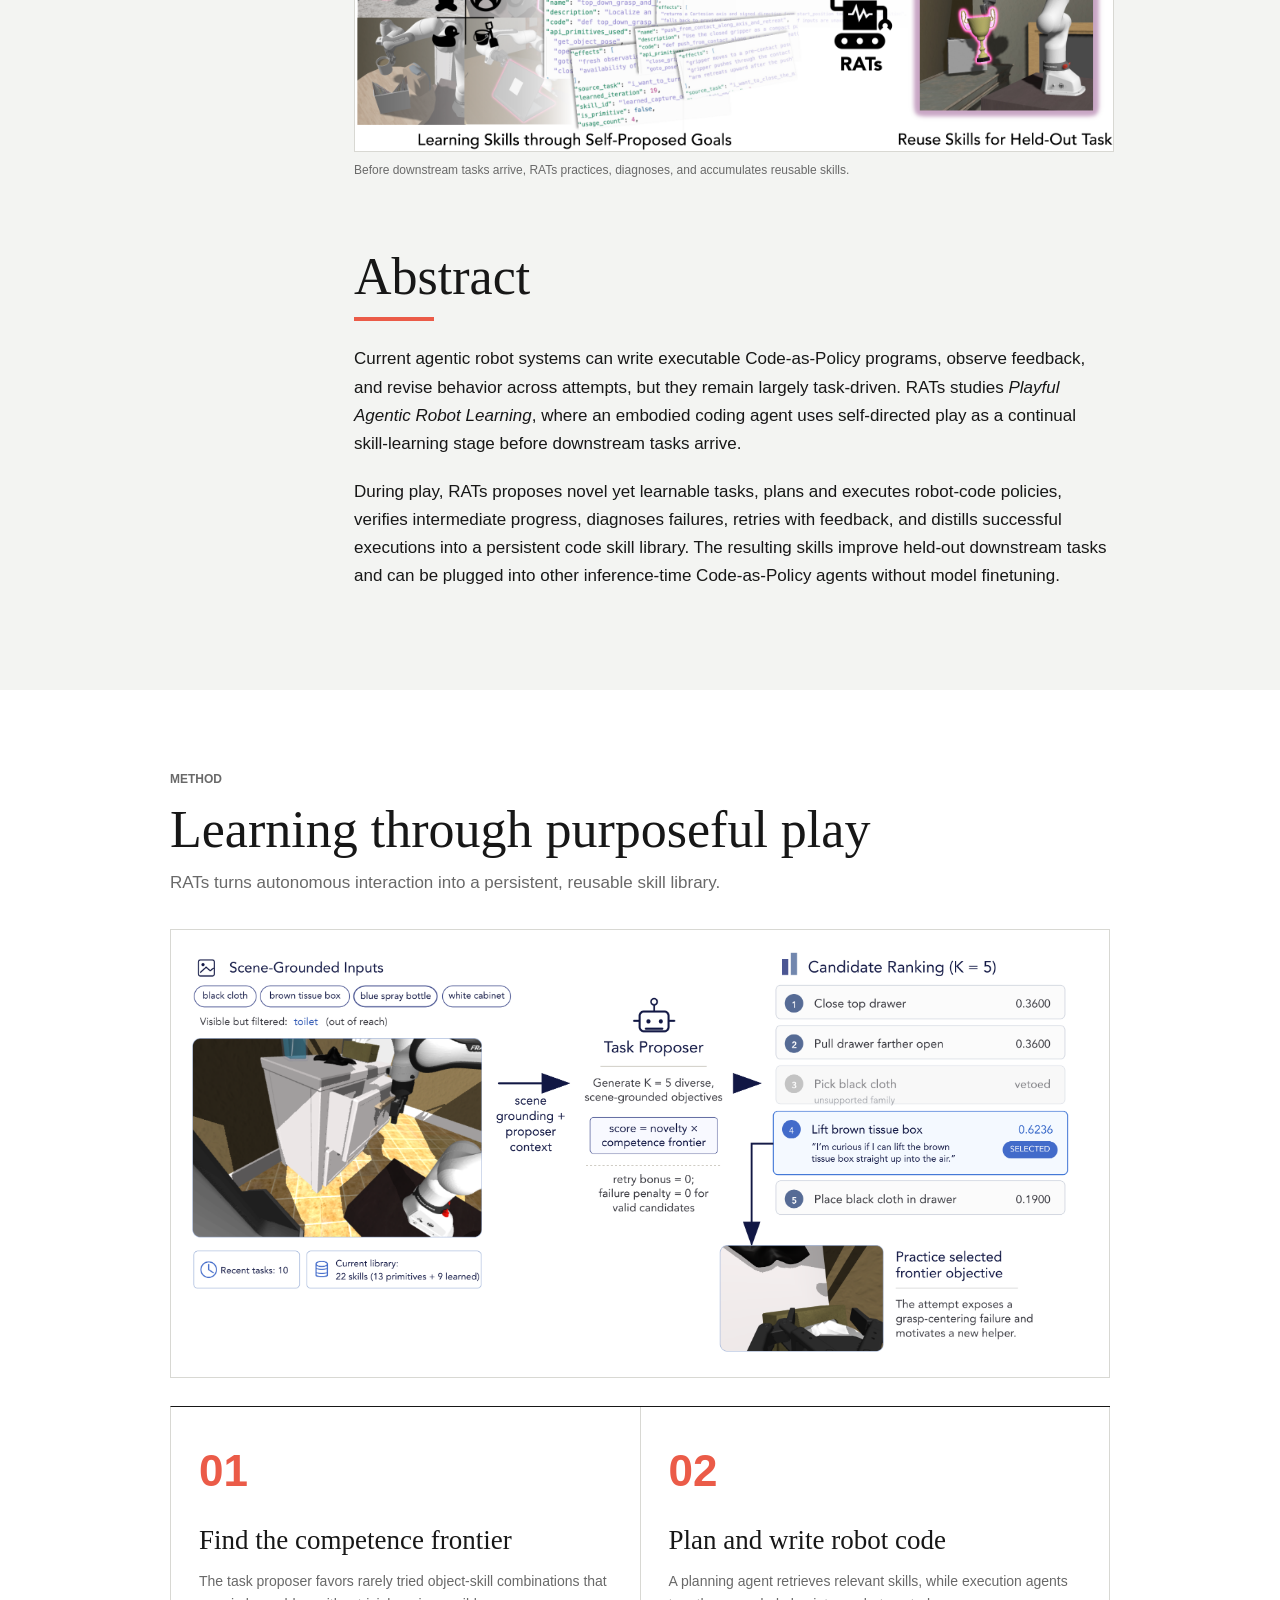
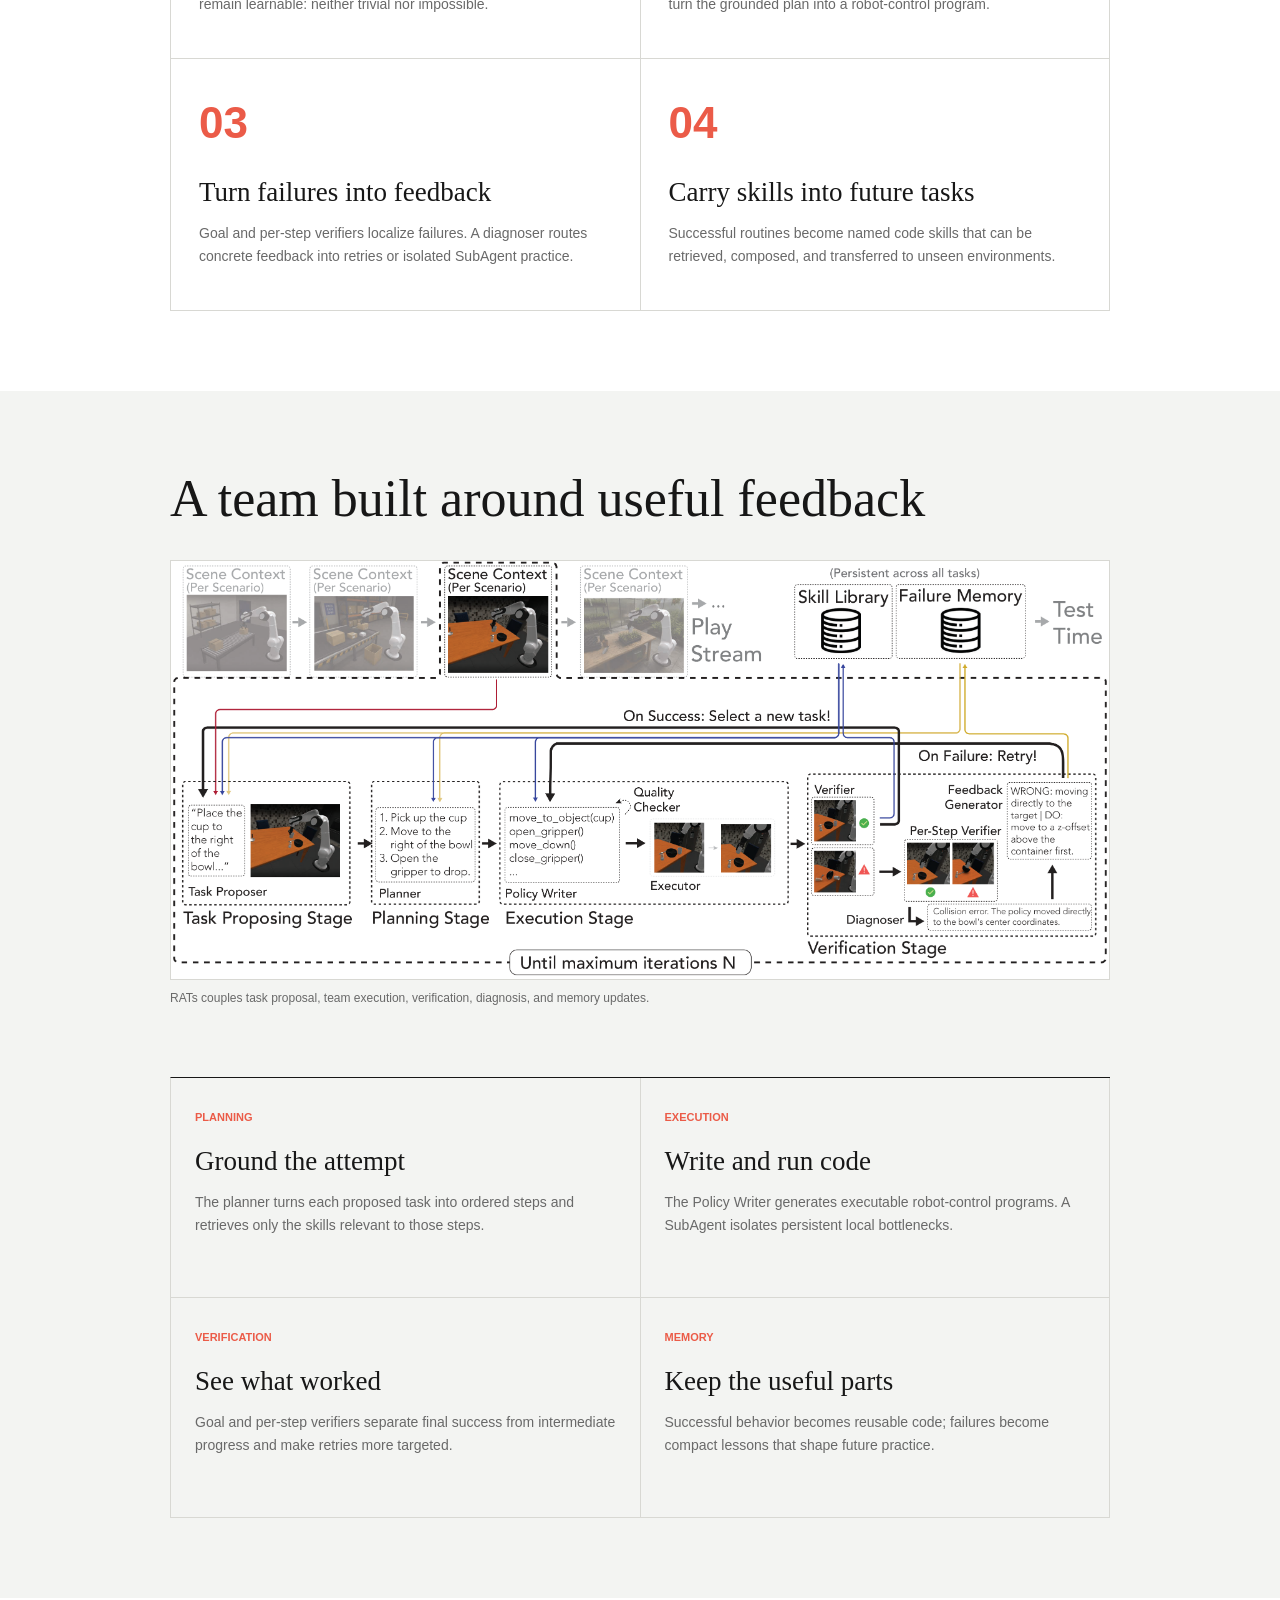
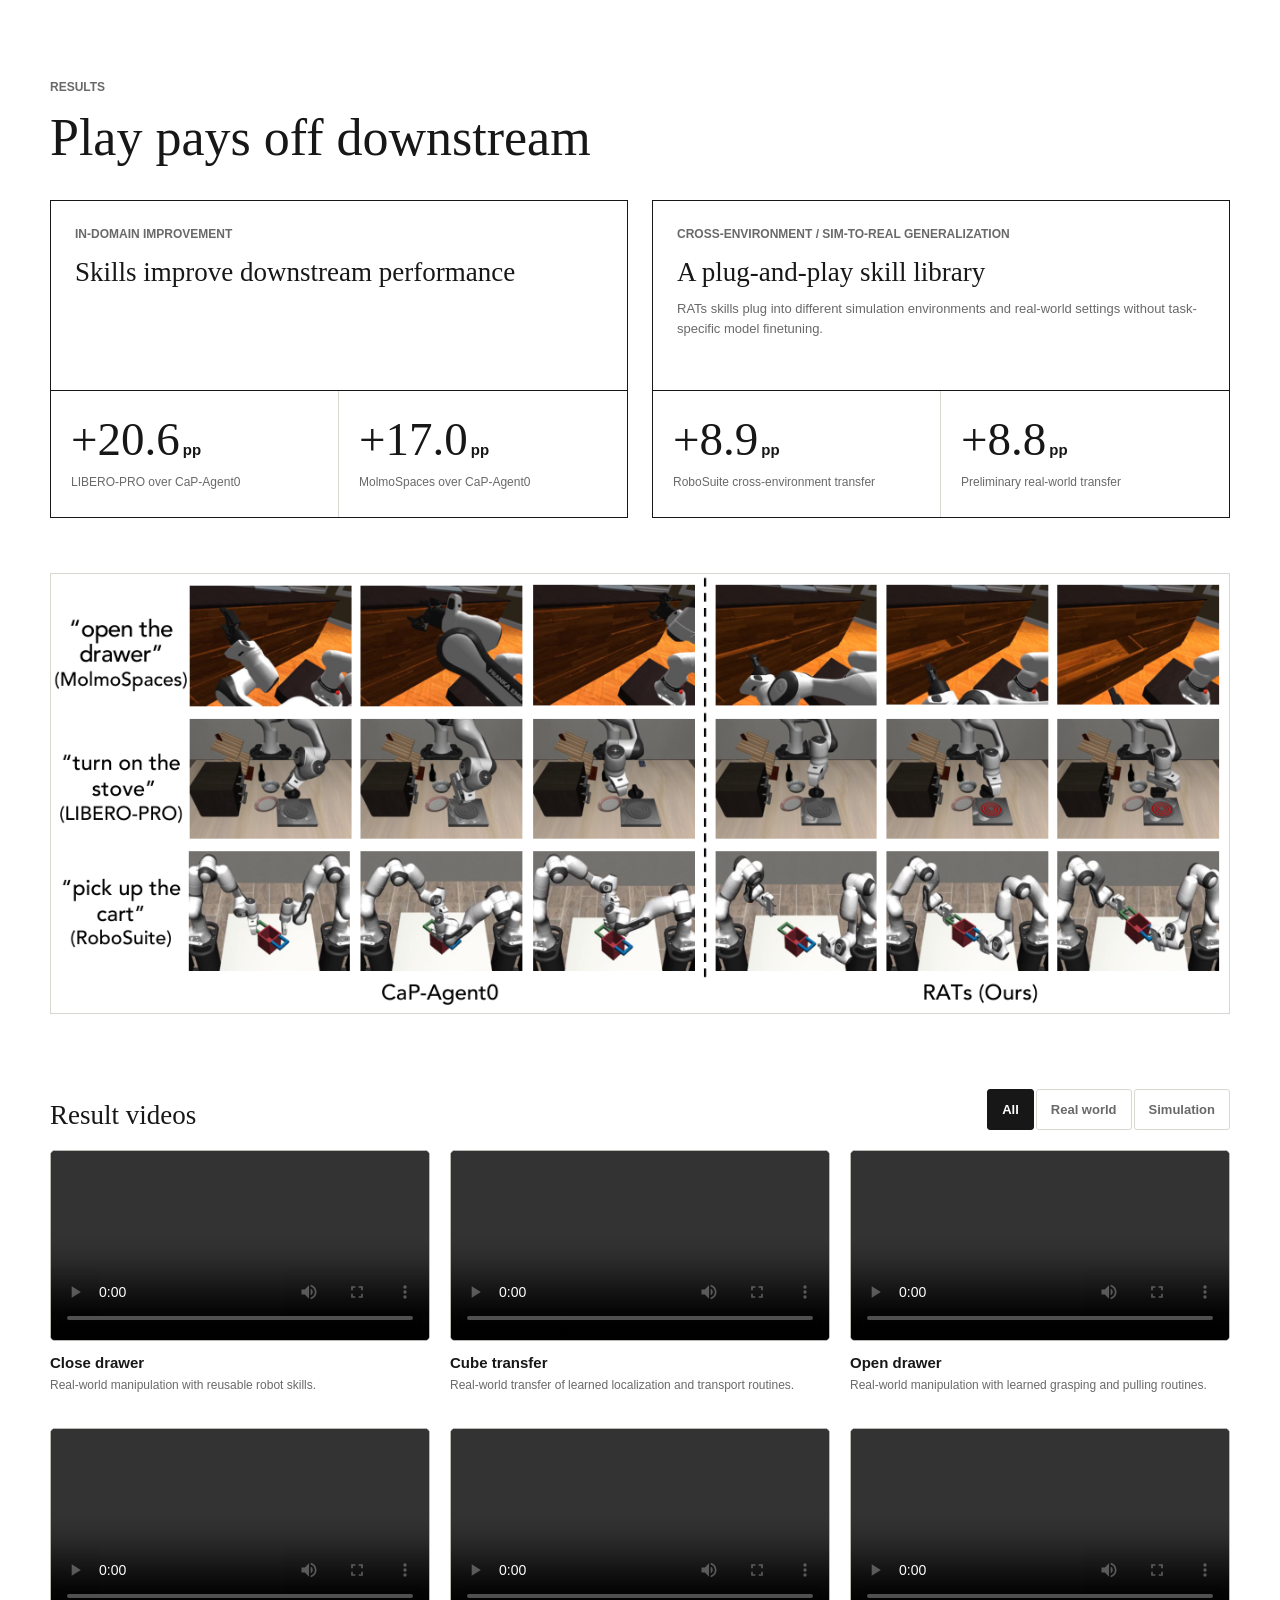
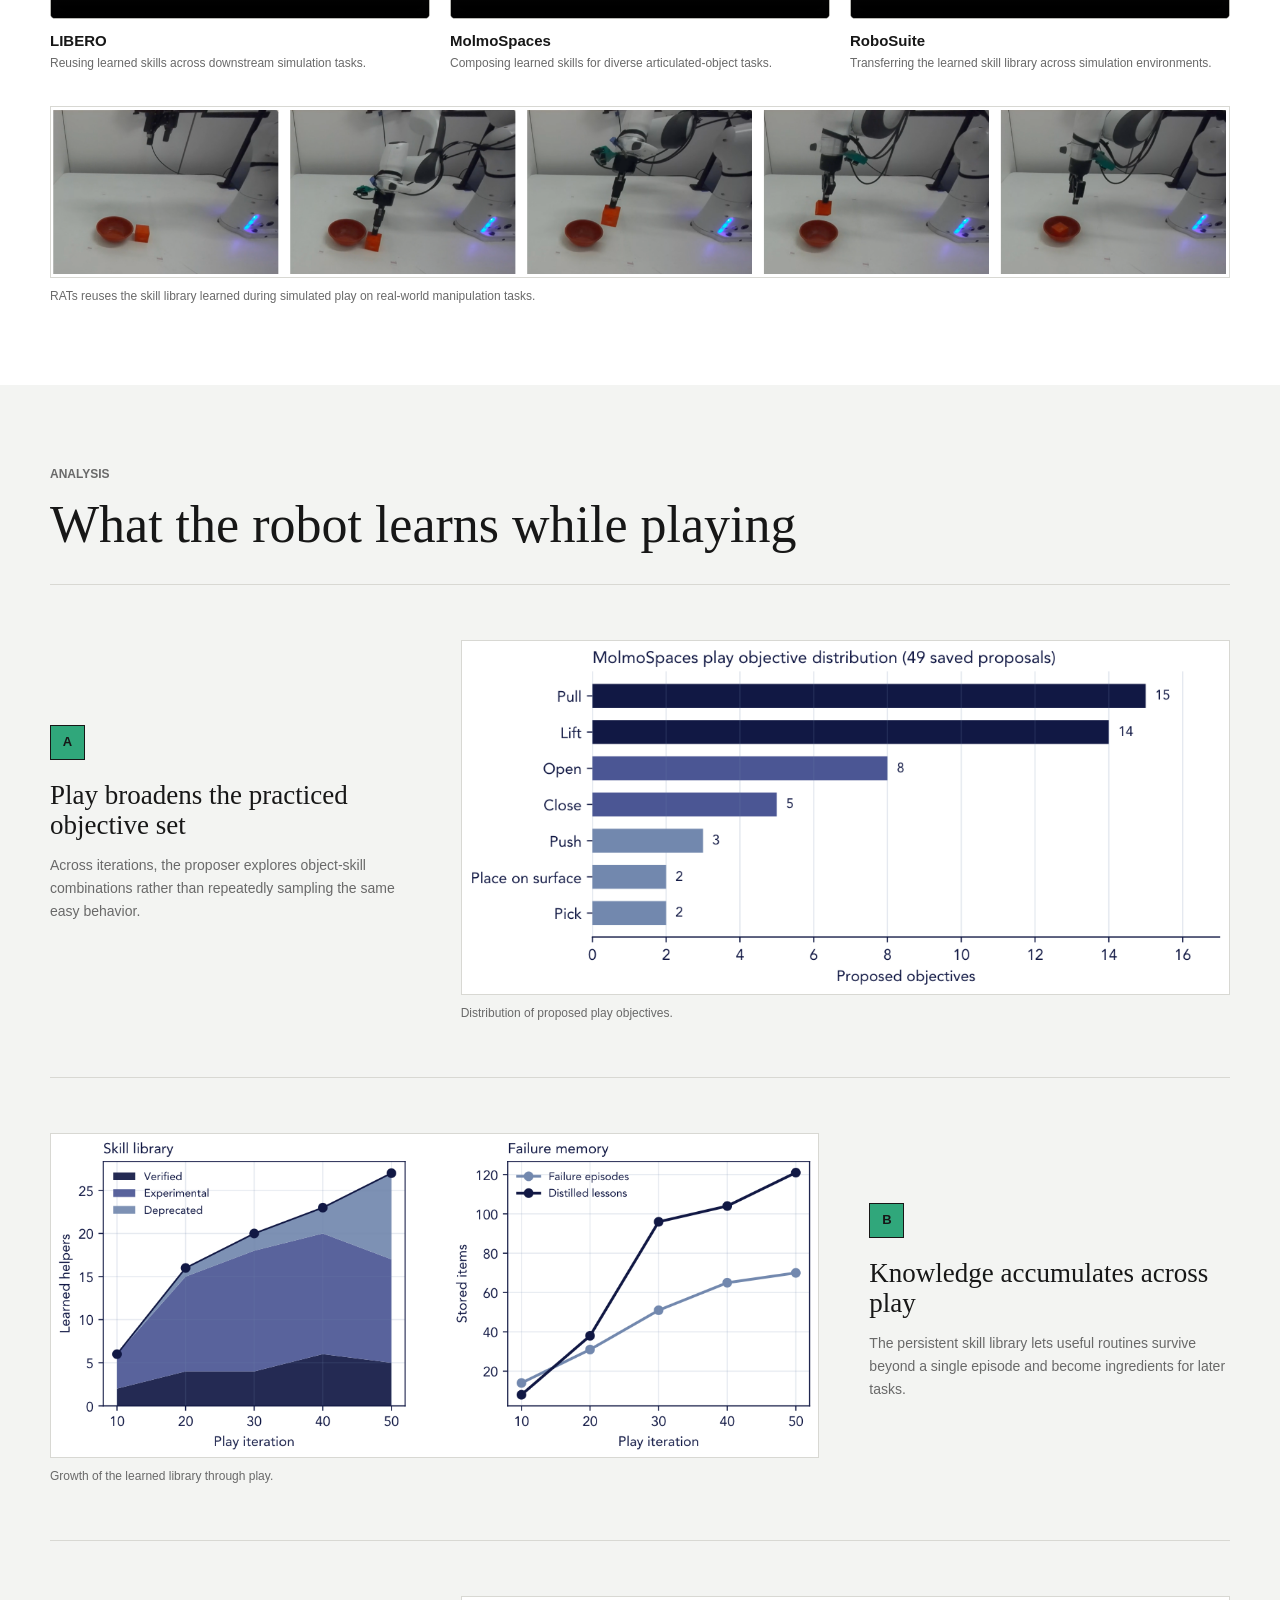
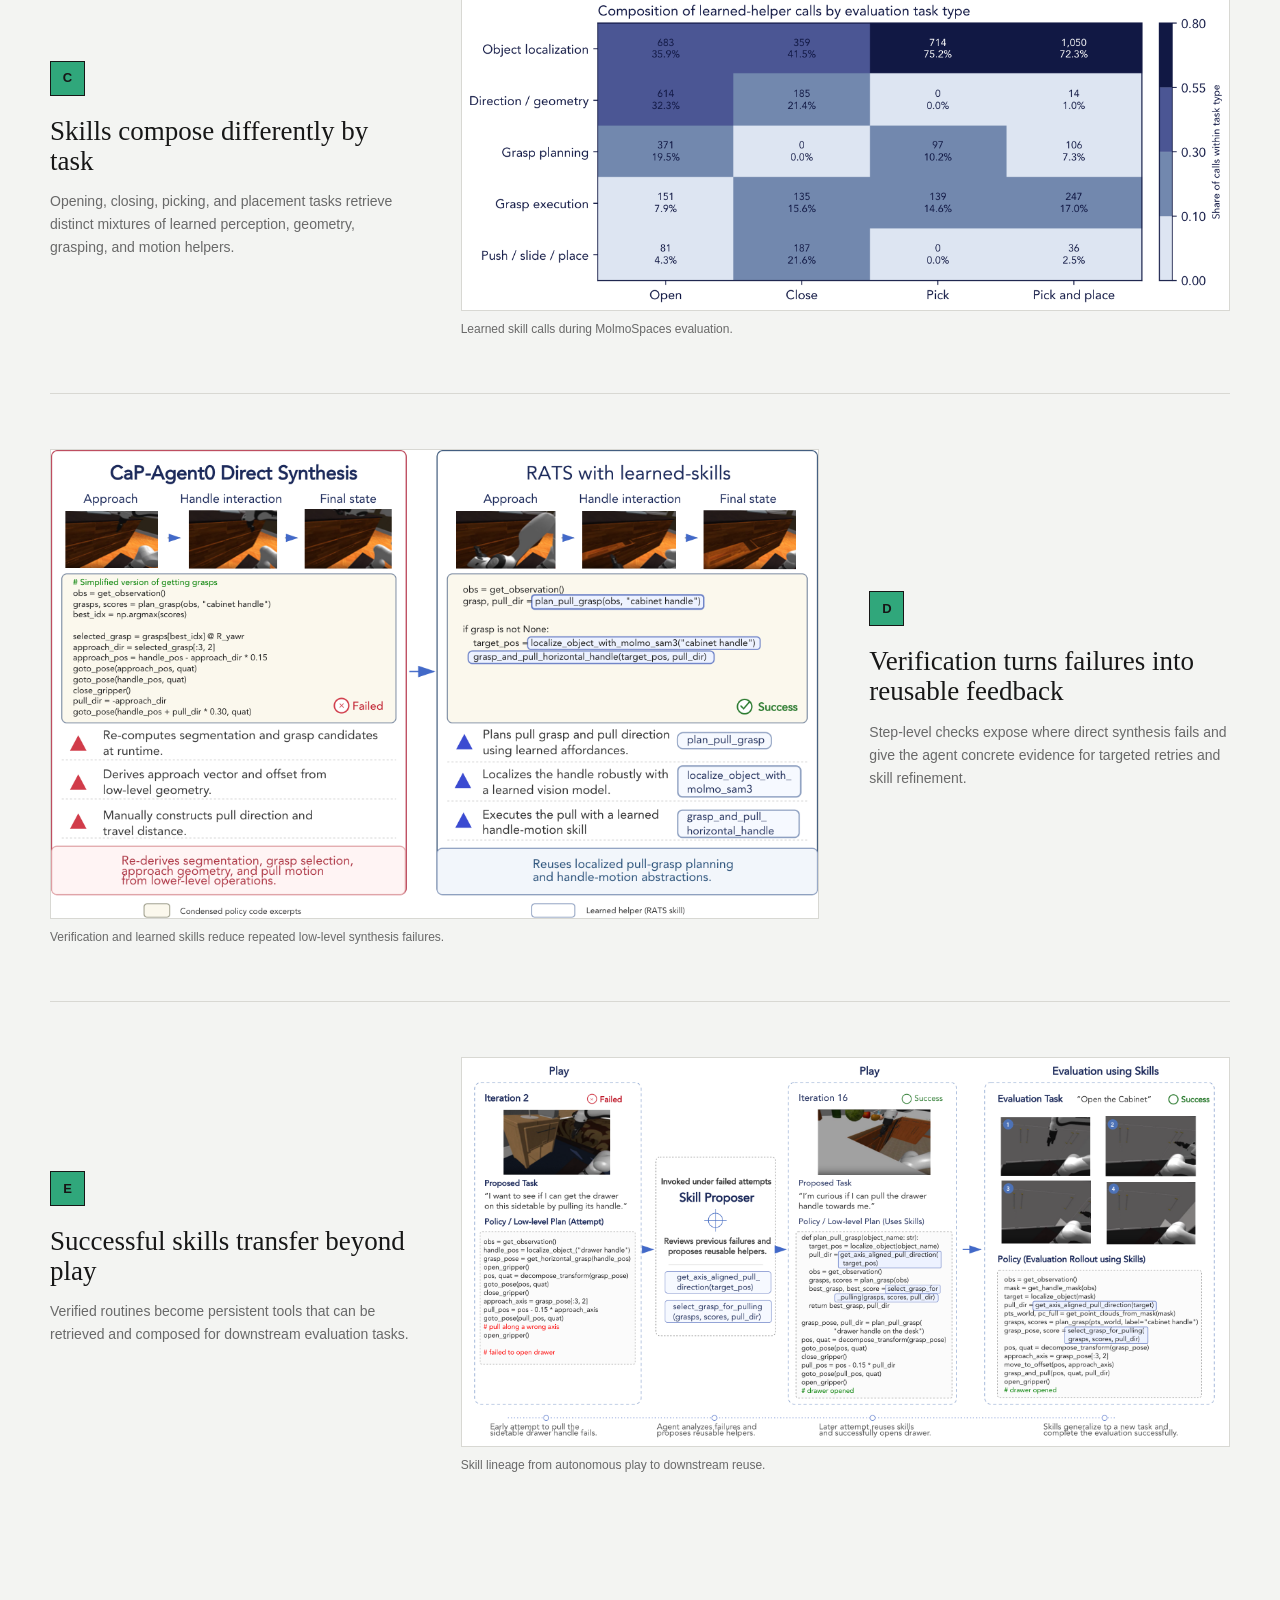
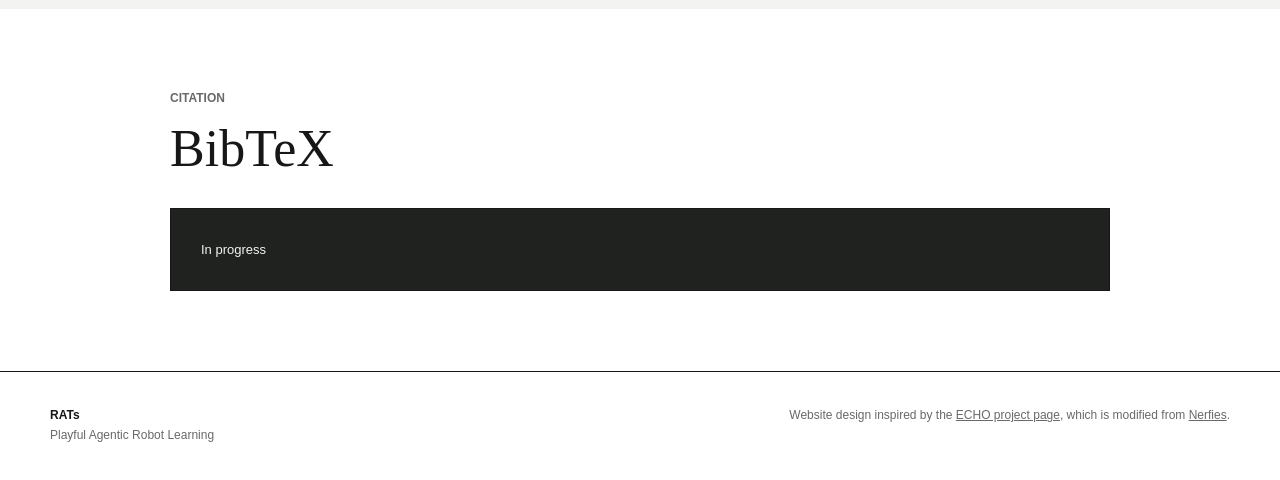
==== commit 3c2bc062: "Clarify where learned skills generalize Group headline gains into in-domain improvement and cross-en" ====
--- a/docs/index.html
+++ b/docs/index.html
@@ -158,11 +158,28 @@
           <p class="eyebrow">Results</p>
           <h2>Play pays off downstream</h2>
         </div>
-        <div class="metrics" aria-label="Headline results">
-          <article><span>+20.6</span><strong>pp</strong><p>LIBERO-PRO over CaP-Agent0</p></article>
-          <article><span>+17.0</span><strong>pp</strong><p>MolmoSpaces over CaP-Agent0</p></article>
-          <article><span>+8.9</span><strong>pp</strong><p>RoboSuite cross-environment transfer</p></article>
-          <article><span>+8.8</span><strong>pp</strong><p>Preliminary real-world transfer</p></article>
+        <div class="result-groups" aria-label="Headline results">
+          <section class="result-group" aria-labelledby="in-domain-heading">
+            <div class="result-group-heading">
+              <p class="eyebrow">In-domain improvement</p>
+              <h3 id="in-domain-heading">Skills improve downstream performance</h3>
+            </div>
+            <div class="metrics">
+              <article><span>+20.6</span><strong>pp</strong><p>LIBERO-PRO over CaP-Agent0</p></article>
+              <article><span>+17.0</span><strong>pp</strong><p>MolmoSpaces over CaP-Agent0</p></article>
+            </div>
+          </section>
+          <section class="result-group" aria-labelledby="generalization-heading">
+            <div class="result-group-heading">
+              <p class="eyebrow">Cross-environment / sim-to-real generalization</p>
+              <h3 id="generalization-heading">A plug-and-play skill library</h3>
+              <p>RATs skills plug into different simulation environments and real-world settings without task-specific model finetuning.</p>
+            </div>
+            <div class="metrics">
+              <article><span>+8.9</span><strong>pp</strong><p>RoboSuite cross-environment transfer</p></article>
+              <article><span>+8.8</span><strong>pp</strong><p>Preliminary real-world transfer</p></article>
+            </div>
+          </section>
         </div>
         <figure class="wide-figure result-figure">
           <img src="assets/images/rats-sim-results.png" alt="Qualitative simulation comparisons">
--- a/docs/assets/css/styles.css
+++ b/docs/assets/css/styles.css
@@ -237,12 +237,39 @@
 .method-stage p { color: var(--muted); font-size: 14px; }
 .method-stage .panel-number { margin: 0 0 18px; color: var(--verify); font-size: 44px; font-weight: 700; }
 
+.result-groups {
+  display: grid;
+  grid-template-columns: repeat(2, minmax(0, 1fr));
+  gap: 24px;
+  margin: 35px 0 55px;
+}
+.result-group {
+  display: grid;
+  grid-template-rows: auto 1fr;
+  border: 1px solid var(--ink);
+  background: white;
+}
+.result-group-heading {
+  min-height: 190px;
+  padding: 24px 24px 20px;
+  border-bottom: 1px solid var(--ink);
+}
+.result-group-heading h3 {
+  margin: 0;
+  font-family: Georgia, "Times New Roman", serif;
+  font-size: 27px;
+  font-weight: 500;
+  line-height: 1.12;
+}
+.result-group-heading > p:last-child {
+  margin: 12px 0 0;
+  color: var(--muted);
+  font-size: 13px;
+  line-height: 1.5;
+}
 .metrics {
   display: grid;
-  grid-template-columns: repeat(4, 1fr);
-  margin: 35px 0 55px;
-  border-top: 1px solid var(--ink);
-  border-bottom: 1px solid var(--ink);
+  grid-template-columns: repeat(2, 1fr);
 }
 .metrics article { padding: 25px 20px; border-right: 1px solid var(--line); }
 .metrics article:last-child { border-right: 0; }
@@ -264,17 +291,11 @@
 .result-video video {
   display: block;
   width: 100%;
-  aspect-ratio: 16 / 10;
+  height: auto;
   border: 1px solid #b9b9b4;
   border-radius: 5px;
   background: #111;
-  object-fit: contain;
-}
-.result-video .video-placeholder { aspect-ratio: 16 / 10; min-height: 0; }
-.result-video .video-placeholder > span { position: absolute; top: 10px; left: 11px; font-size: 11px; font-weight: 700; }
-.result-video .video-placeholder code { position: absolute; right: 8px; bottom: 8px; }
-.result-video .real { background-color: #f3e4e1; }
-.result-video .sim { background-color: #e4ecf6; }
+}
 .result-video h4 { margin: 12px 0 0; font-size: 15px; line-height: 1.3; }
 .result-video p { margin: 4px 0 0; color: var(--muted); font-size: 12px; line-height: 1.45; }
 .real-world-figure { margin-bottom: 0; }
@@ -345,9 +366,8 @@
   .contents { position: static; display: flex; flex-wrap: wrap; gap: 2px; padding: 0 0 20px; }
   .contents strong { width: 100%; }
   .contents a { border-left: 0; border-bottom: 2px solid var(--line); }
-  .metrics { grid-template-columns: repeat(2, 1fr); }
-  .metrics article:nth-child(2) { border-right: 0; }
-  .metrics article:nth-child(-n+2) { border-bottom: 1px solid var(--line); }
+  .result-groups { grid-template-columns: 1fr; }
+  .result-group-heading { min-height: 0; }
   .video-grid { grid-template-columns: repeat(2, 1fr); }
   .method-stage { min-height: 230px; }
   .analysis-row, .analysis-row.reverse { grid-template-columns: 1fr; gap: 24px; }
@@ -366,9 +386,7 @@
   .prose .lead { font-size: 22px; }
   .method-grid { grid-template-columns: 1fr; }
   .method-stage { min-height: 0; padding: 20px; }
-  .metrics { grid-template-columns: 1fr; }
-  .metrics article { border-right: 0; border-bottom: 1px solid var(--line); }
-  .metrics article:last-child { border-bottom: 0; }
+  .metrics { grid-template-columns: repeat(2, 1fr); }
   .result-gallery-heading { align-items: start; flex-direction: column; }
   .video-grid, .detail-grid { grid-template-columns: 1fr; }
   .detail-grid article { min-height: 0; }
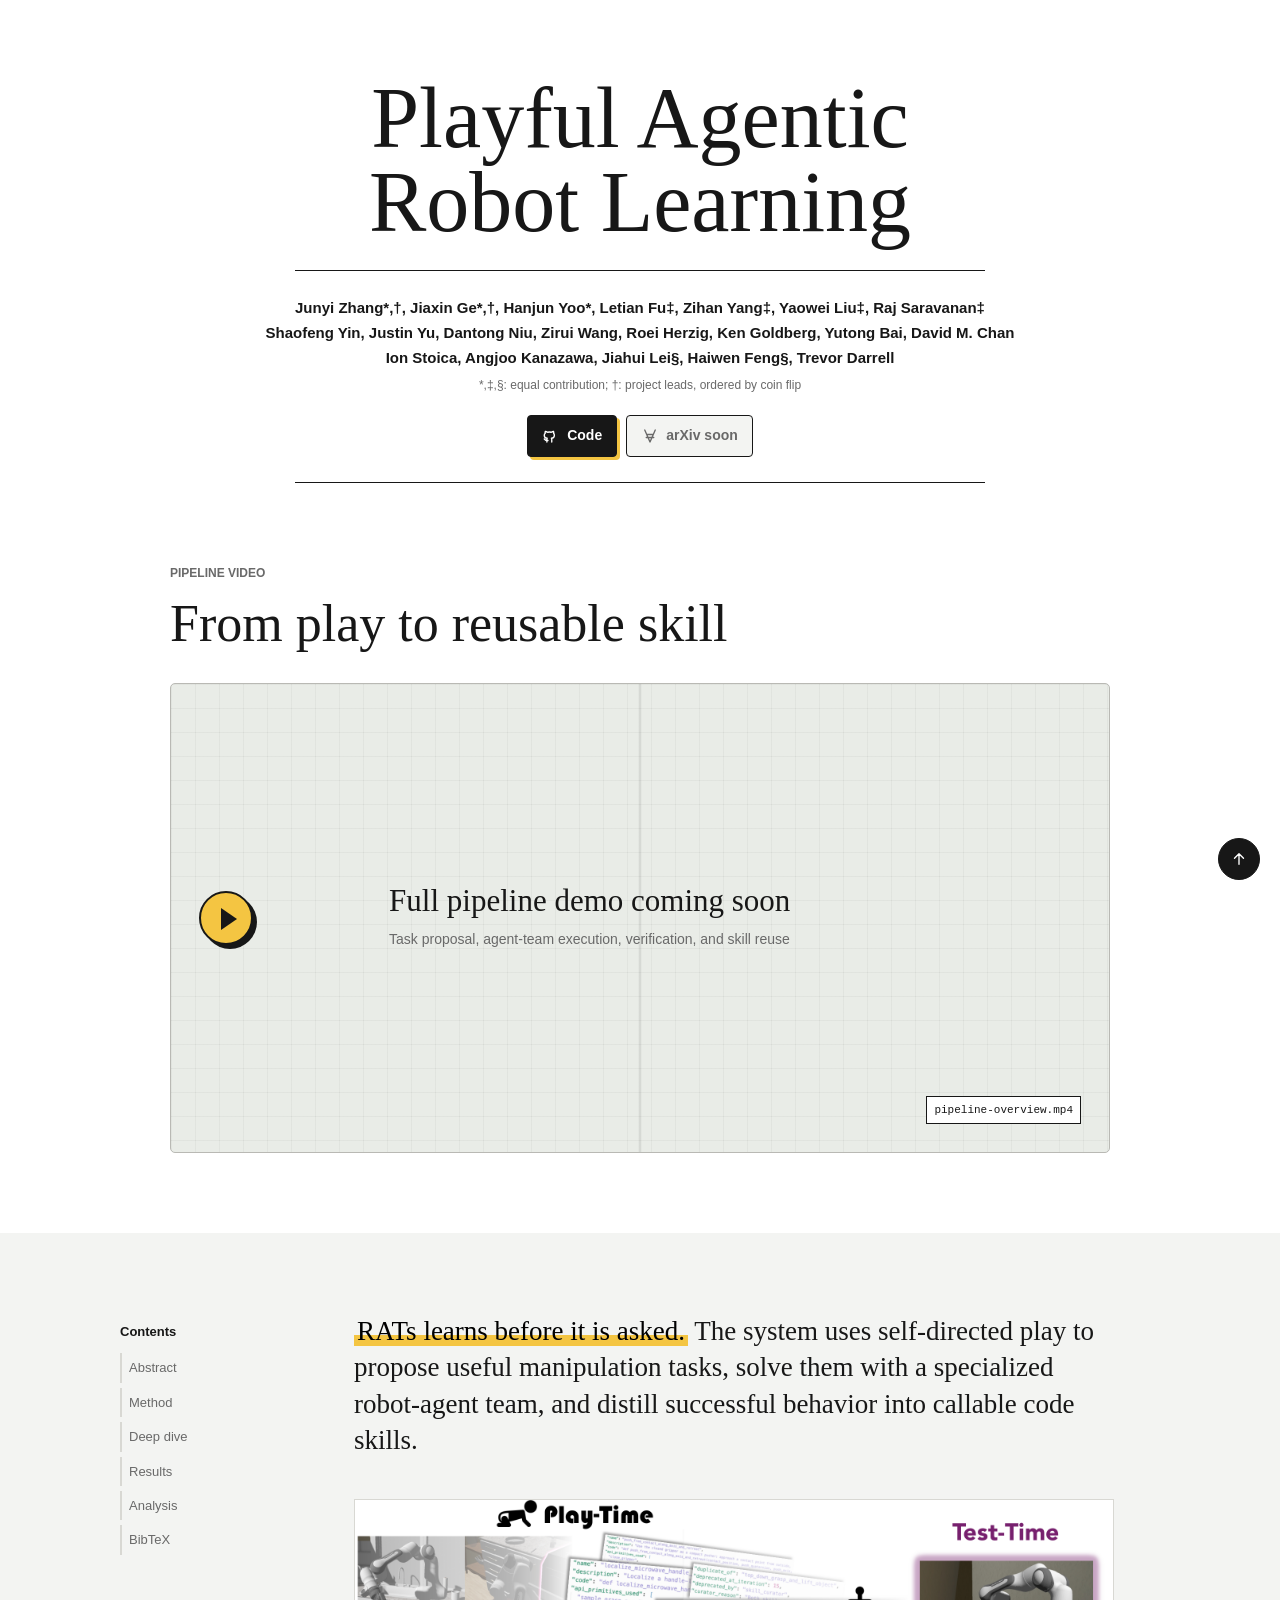
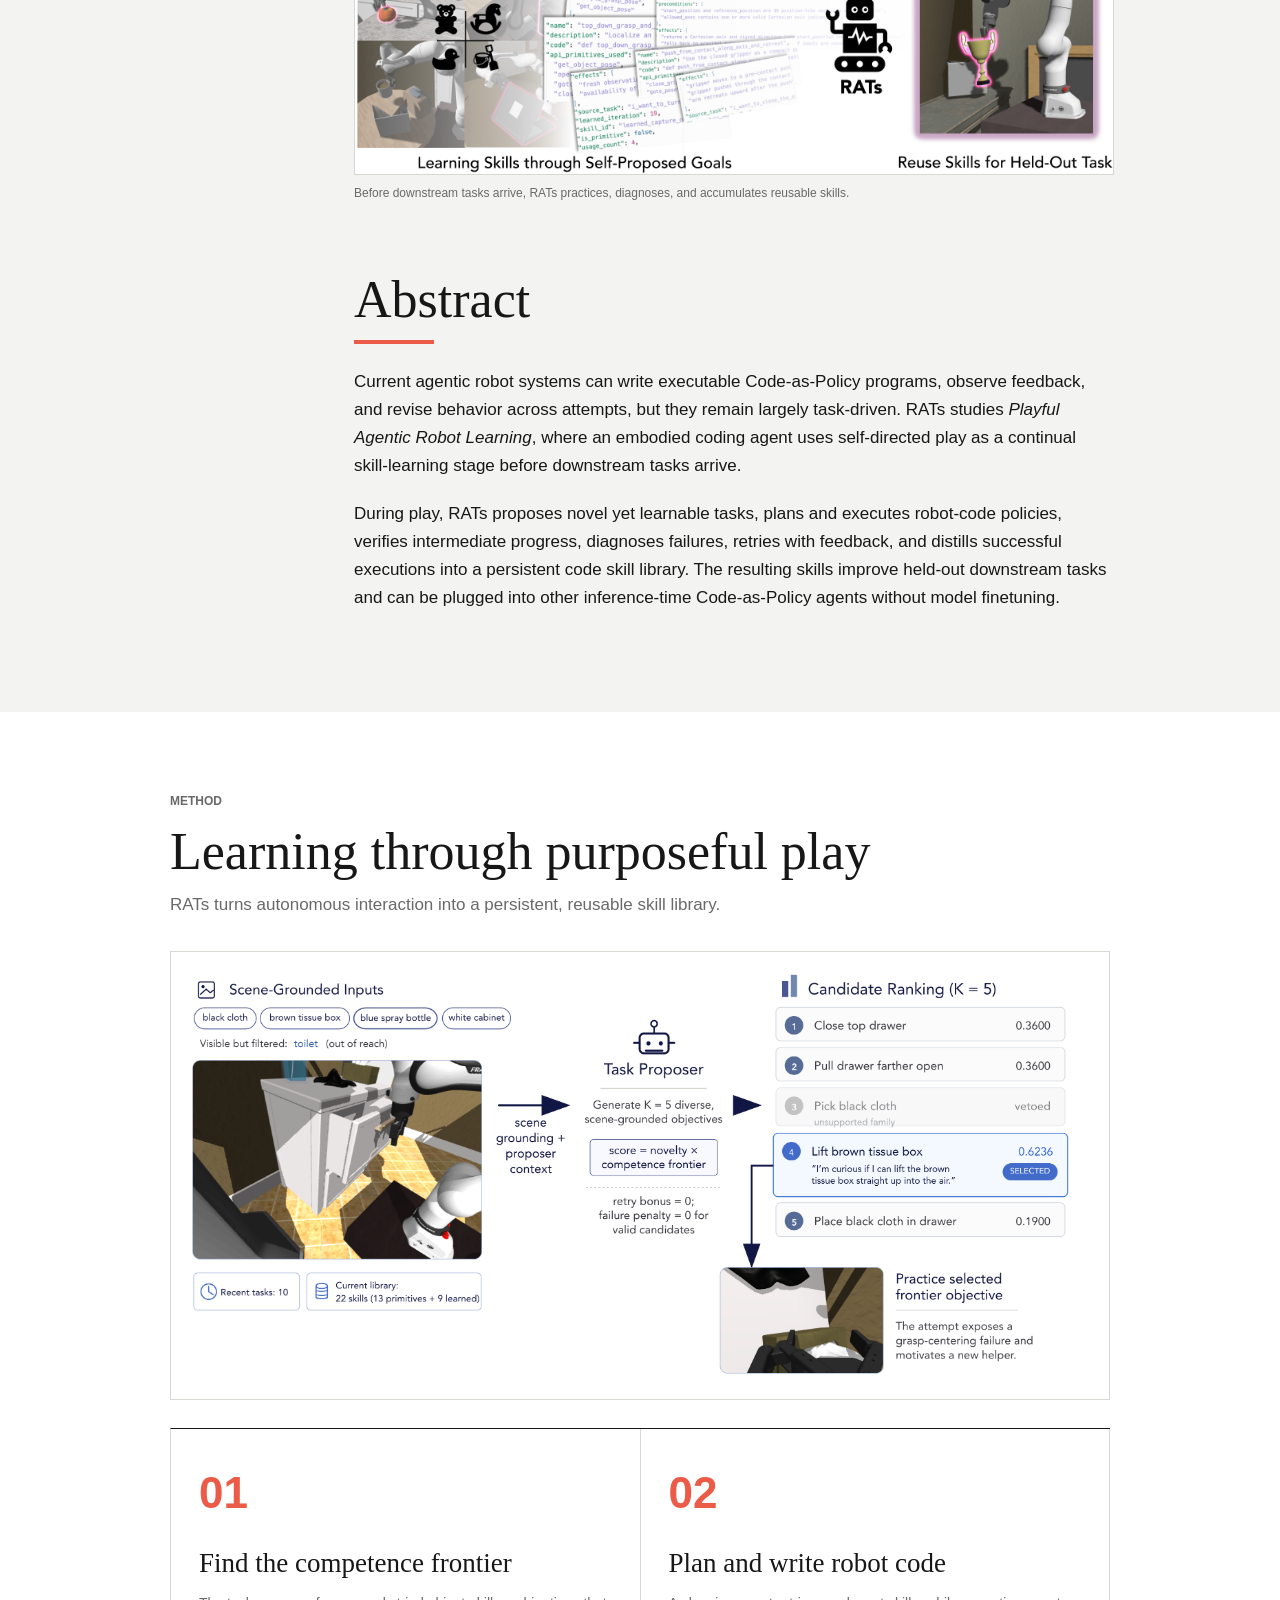
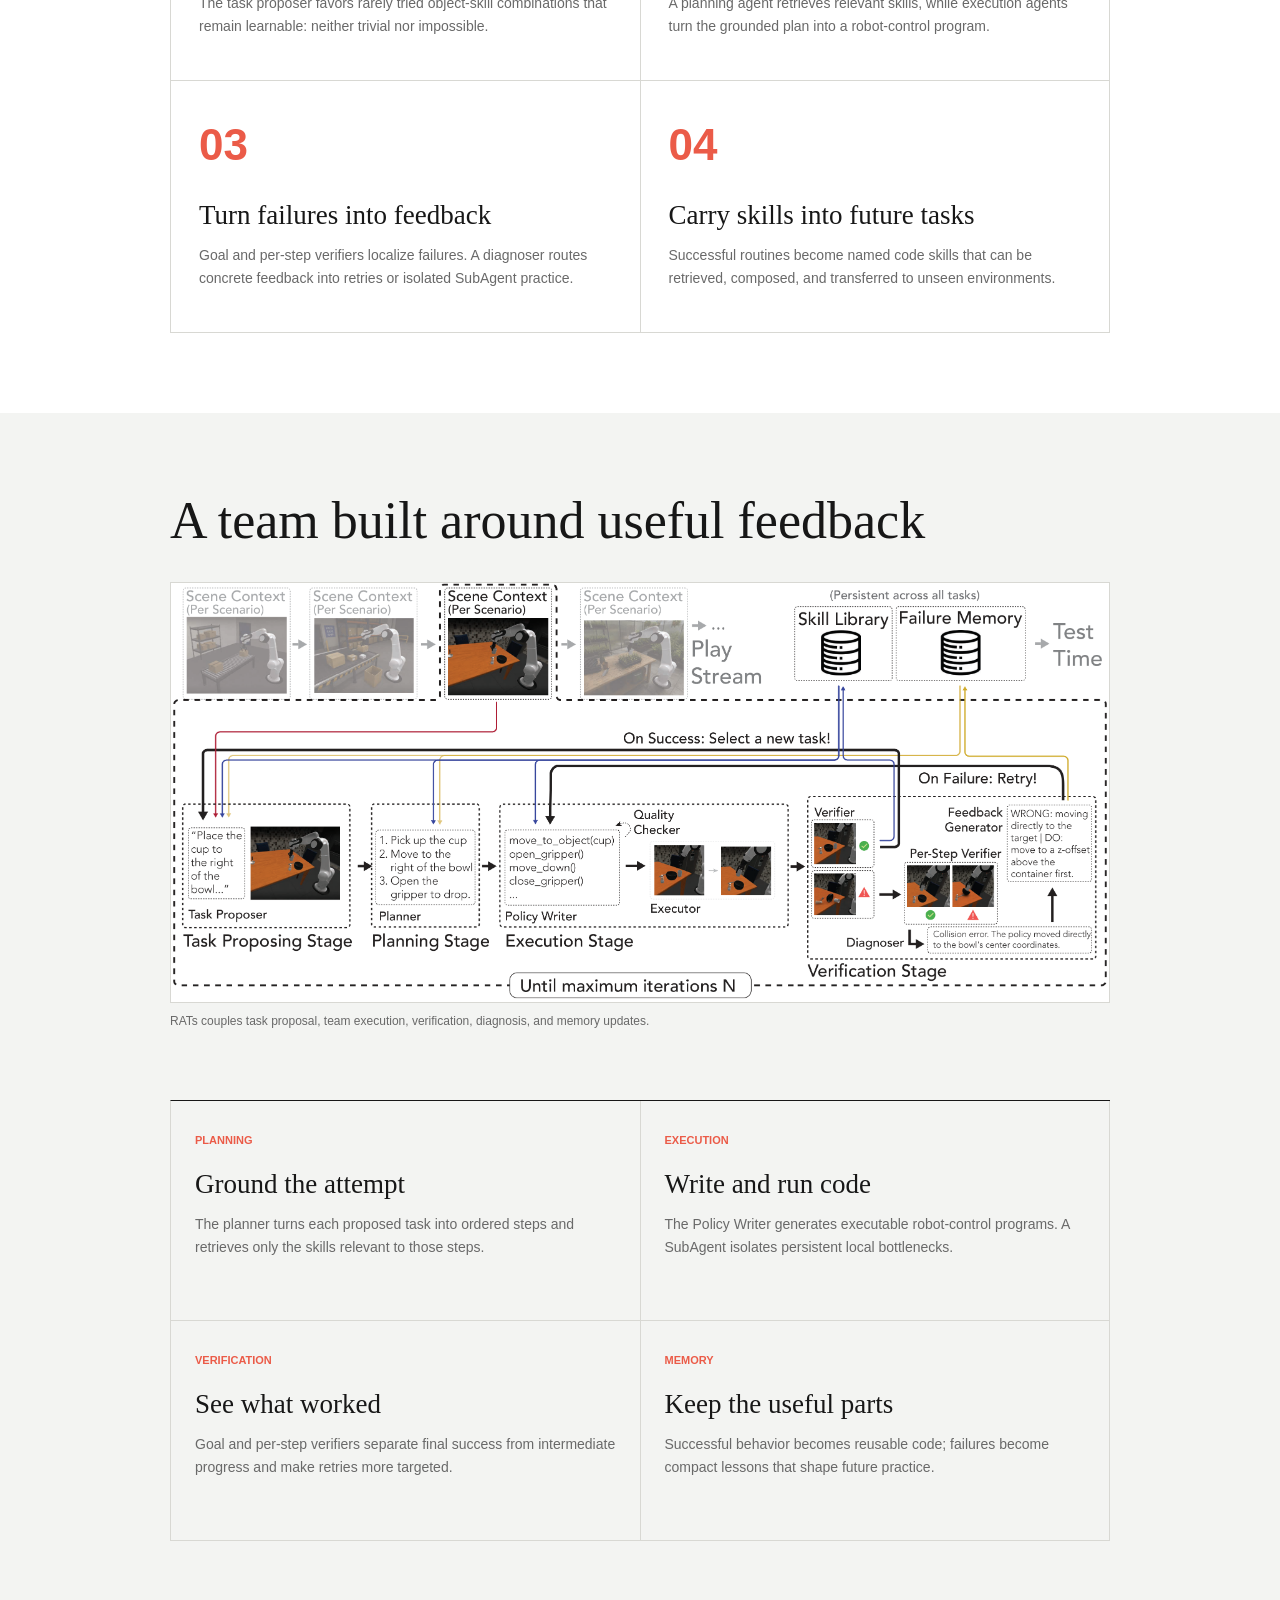
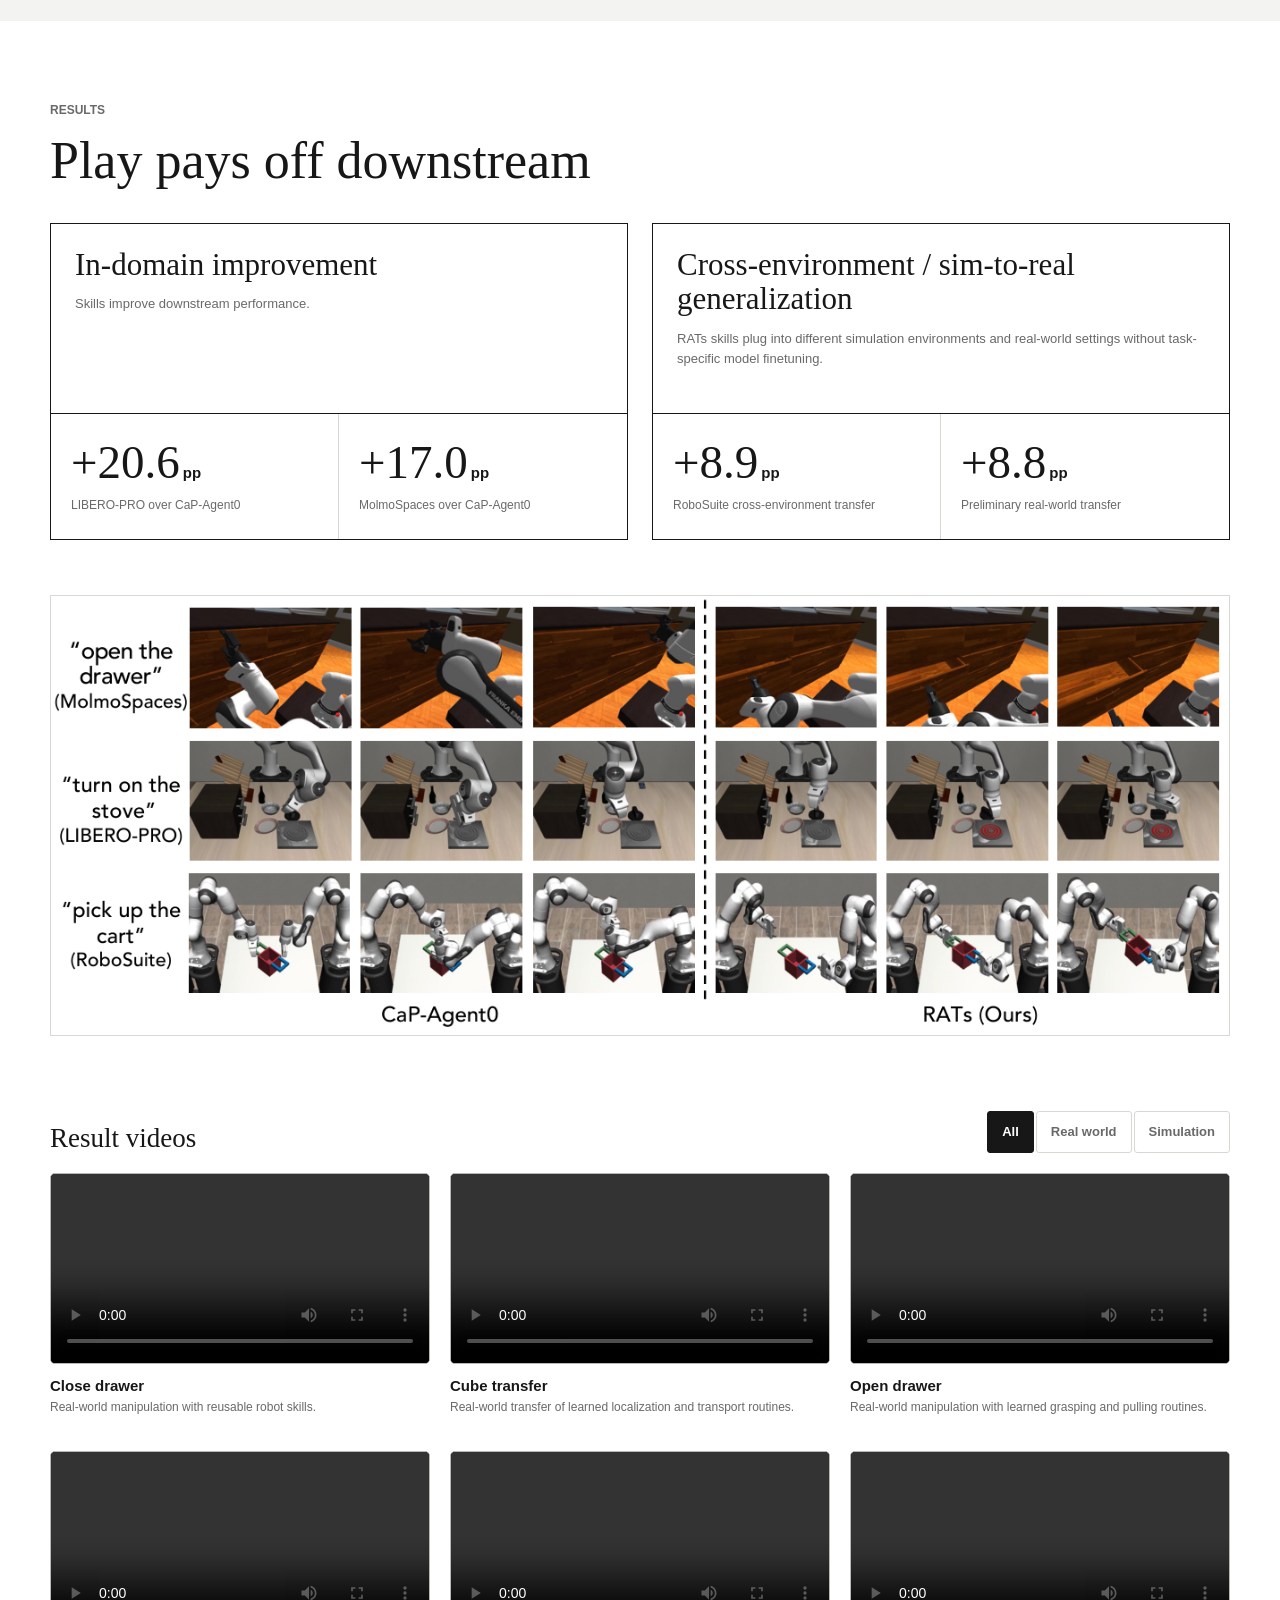
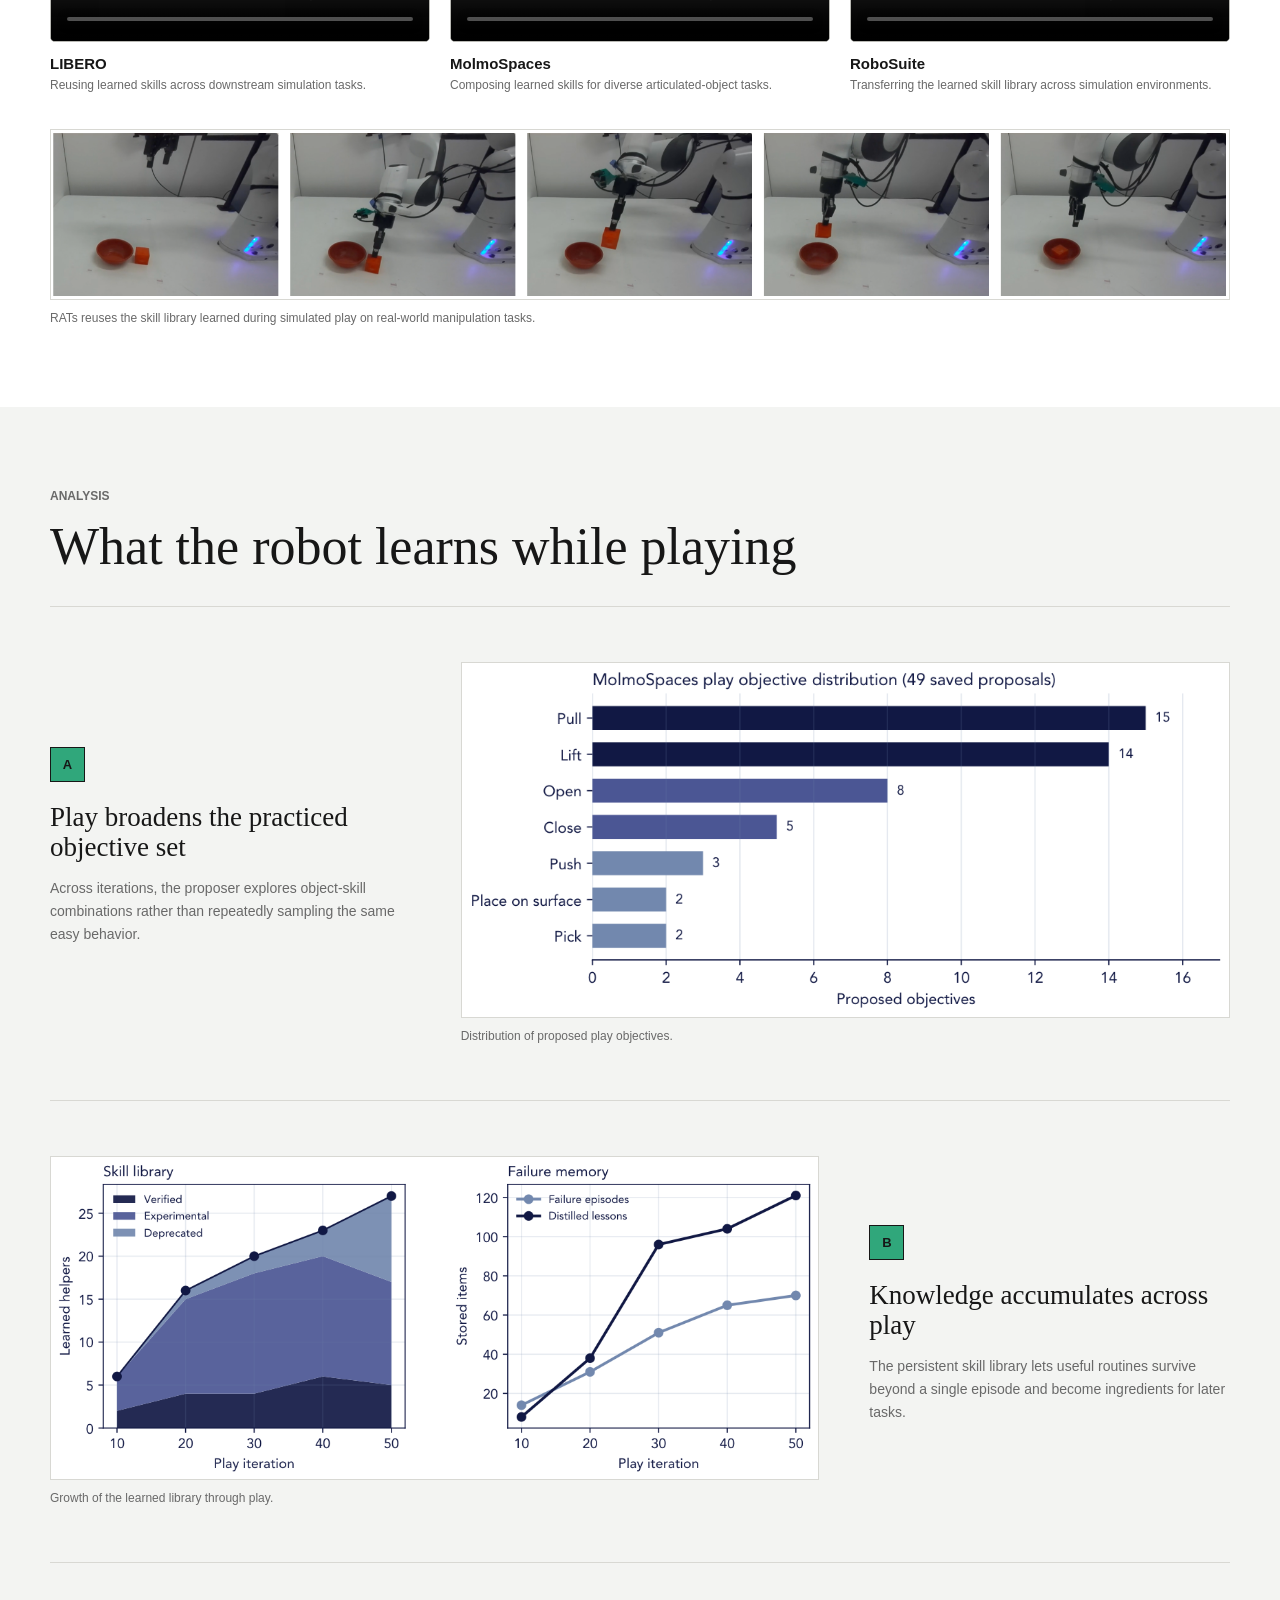
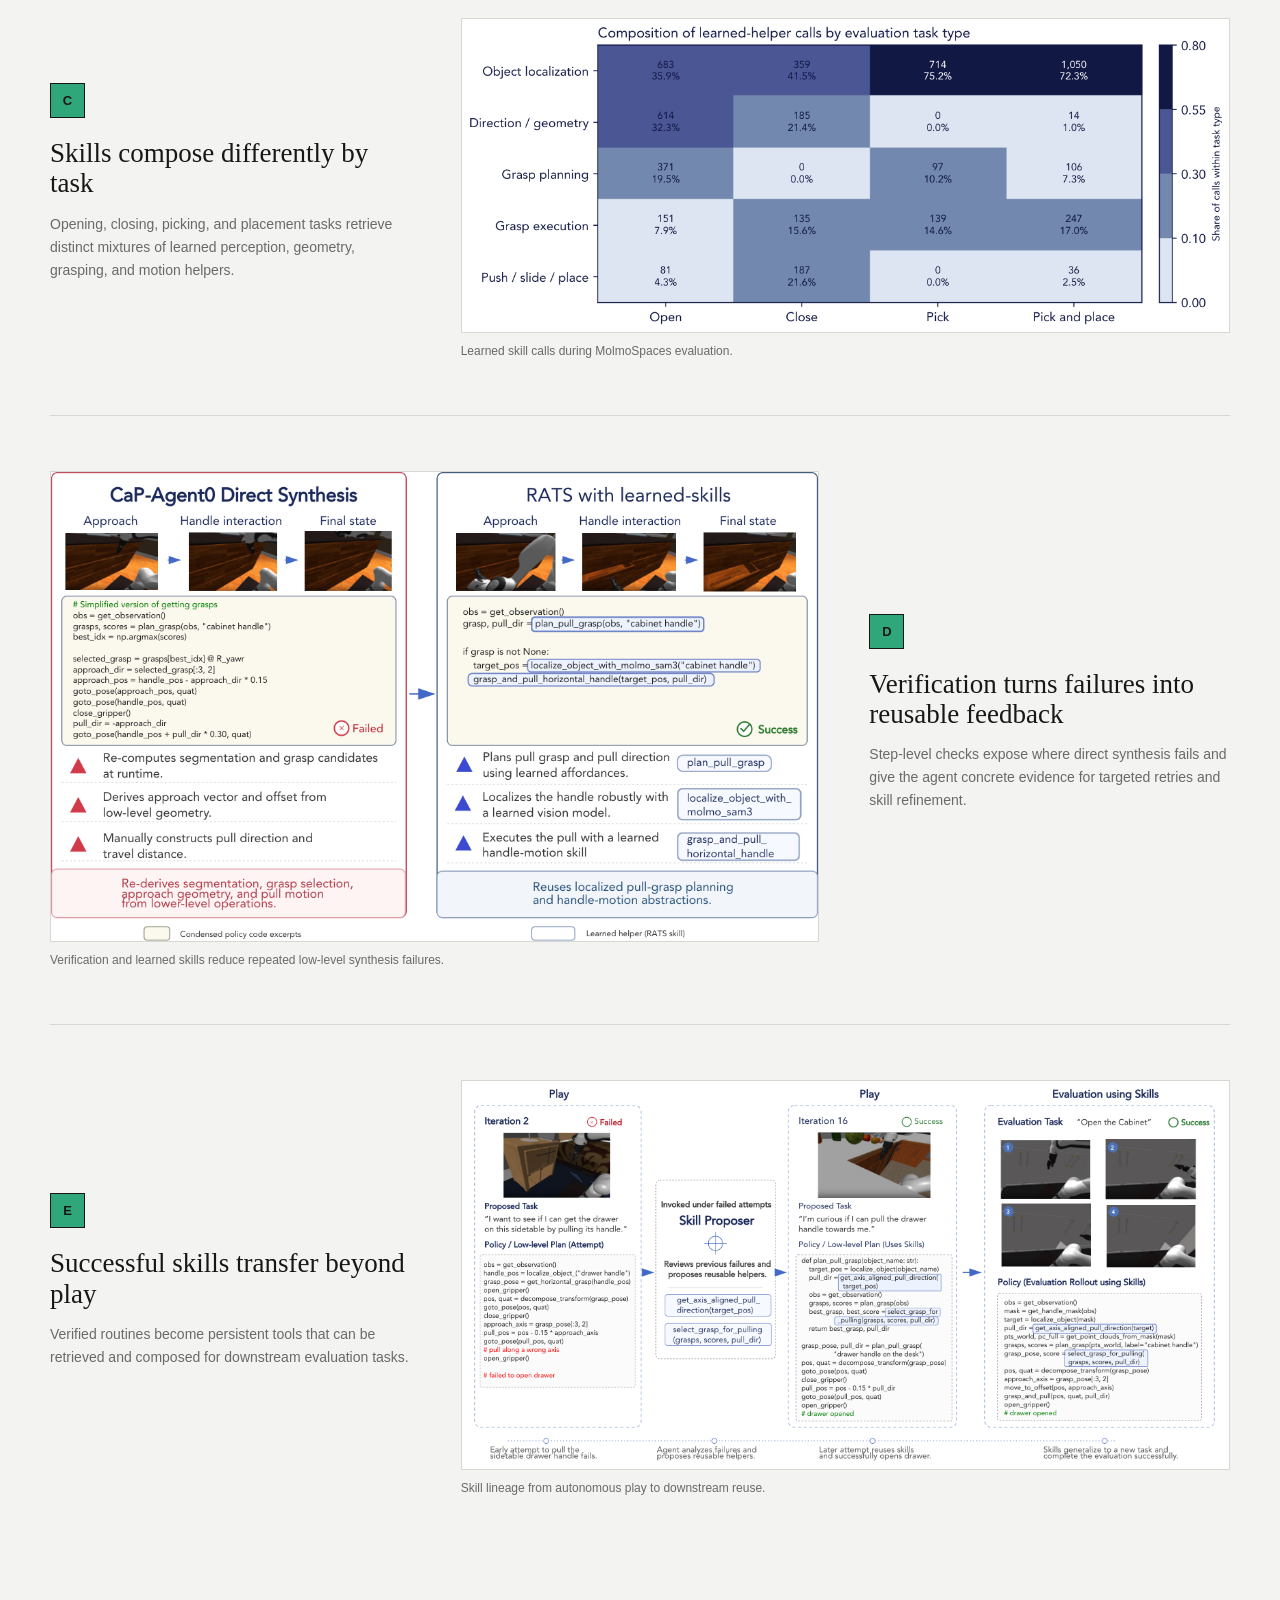
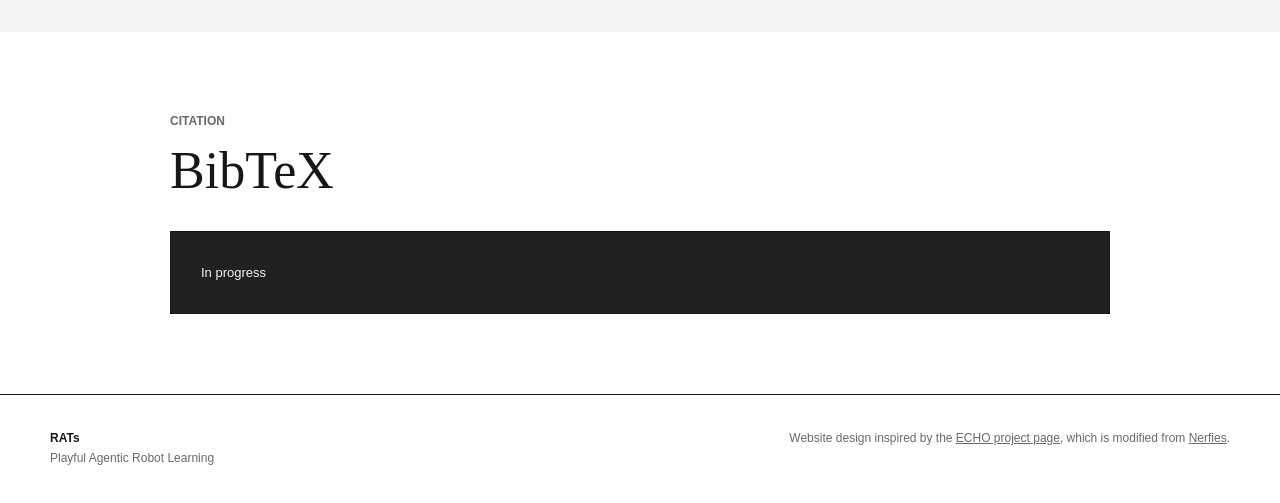
==== commit 286f2d76: "Make result categories and authors read clearly Promote the two result categories to primary heading" ====
--- a/docs/index.html
+++ b/docs/index.html
@@ -16,7 +16,12 @@
     <div class="hero-inner">
       <h1>Playful Agentic<br>Robot Learning</h1>
       <div class="rule"></div>
-      <p class="authors">Junyi Zhang*, Jiaxin Ge*, Hanjun Yoo*, Letian Fu, Zihan Yang, Yaowei Liu, Raj Saravanan, Shaofeng Yin, Justin Yu, Dantong Niu, Zirui Wang, Roei Herzig, Ken Goldberg, Yutong Bai, David M. Chan, Ion Stoica, Angjoo Kanazawa, Jiahui Lei, Haiwen Feng, Trevor Darrell</p>
+      <div class="authors">
+        <span>Junyi Zhang*,†, Jiaxin Ge*,†, Hanjun Yoo*, Letian Fu‡, Zihan Yang‡, Yaowei Liu‡, Raj Saravanan‡</span>
+        <span>Shaofeng Yin, Justin Yu, Dantong Niu, Zirui Wang, Roei Herzig, Ken Goldberg, Yutong Bai, David M. Chan</span>
+        <span>Ion Stoica, Angjoo Kanazawa, Jiahui Lei§, Haiwen Feng§, Trevor Darrell</span>
+        <small>*,‡,§: equal contribution; †: project leads, ordered by coin flip</small>
+      </div>
       <nav class="publication-links" aria-label="Publication links">
         <a class="button" href="https://github.com/Junyi42/rats">
           <svg viewBox="0 0 24 24" aria-hidden="true"><path d="M8 18c-4 1-4-2-5-2m10 4v-3c0-1 .1-1.5-.5-2 2 0 4-.5 4-4 0-1-.4-2-1-2.5.1-.5.5-2-.1-2.5 0 0-1-.3-3 1a10 10 0 0 0-5 0c-2-1.3-3-1-3-1-.6 1.5-.2 2-.1 2.5C3.4 9 3 10 3 11c0 3.5 2 4 4 4-.5.4-.6 1-.5 2v3"/></svg>
@@ -161,8 +166,8 @@
         <div class="result-groups" aria-label="Headline results">
           <section class="result-group" aria-labelledby="in-domain-heading">
             <div class="result-group-heading">
-              <p class="eyebrow">In-domain improvement</p>
-              <h3 id="in-domain-heading">Skills improve downstream performance</h3>
+              <h3 id="in-domain-heading">In-domain improvement</h3>
+              <p>Skills improve downstream performance.</p>
             </div>
             <div class="metrics">
               <article><span>+20.6</span><strong>pp</strong><p>LIBERO-PRO over CaP-Agent0</p></article>
@@ -171,8 +176,7 @@
           </section>
           <section class="result-group" aria-labelledby="generalization-heading">
             <div class="result-group-heading">
-              <p class="eyebrow">Cross-environment / sim-to-real generalization</p>
-              <h3 id="generalization-heading">A plug-and-play skill library</h3>
+              <h3 id="generalization-heading">Cross-environment / sim-to-real generalization</h3>
               <p>RATs skills plug into different simulation environments and real-world settings without task-specific model finetuning.</p>
             </div>
             <div class="metrics">
--- a/docs/assets/css/styles.css
+++ b/docs/assets/css/styles.css
@@ -54,7 +54,21 @@
   margin: 25px auto;
   background: var(--ink);
 }
-.authors { max-width: 900px; margin: 0 auto 20px; font-size: 16px; font-weight: 700; line-height: 1.6; }
+.authors {
+  display: grid;
+  gap: 2px;
+  max-width: 940px;
+  margin: 0 auto 20px;
+  font-size: 15px;
+  font-weight: 700;
+  line-height: 1.55;
+}
+.authors small {
+  margin-top: 5px;
+  color: var(--muted);
+  font-size: 12px;
+  font-weight: 400;
+}
 .publication-links {
   display: flex;
   flex-wrap: wrap;
@@ -257,7 +271,7 @@
 .result-group-heading h3 {
   margin: 0;
   font-family: Georgia, "Times New Roman", serif;
-  font-size: 27px;
+  font-size: 31px;
   font-weight: 500;
   line-height: 1.12;
 }
@@ -378,6 +392,8 @@
   body { font-size: 15px; }
   .hero { padding: 52px 17px 24px; }
   .hero h1 { font-size: 47px; }
+  .authors { gap: 7px; font-size: 13px; line-height: 1.45; }
+  .authors small { font-size: 11px; }
   .publication-links { gap: 7px; }
   .button { min-height: 38px; padding: 5px 9px; font-size: 12px; }
   .video-placeholder-lead { grid-template-columns: 1fr; gap: 16px; min-height: 370px; text-align: center; }
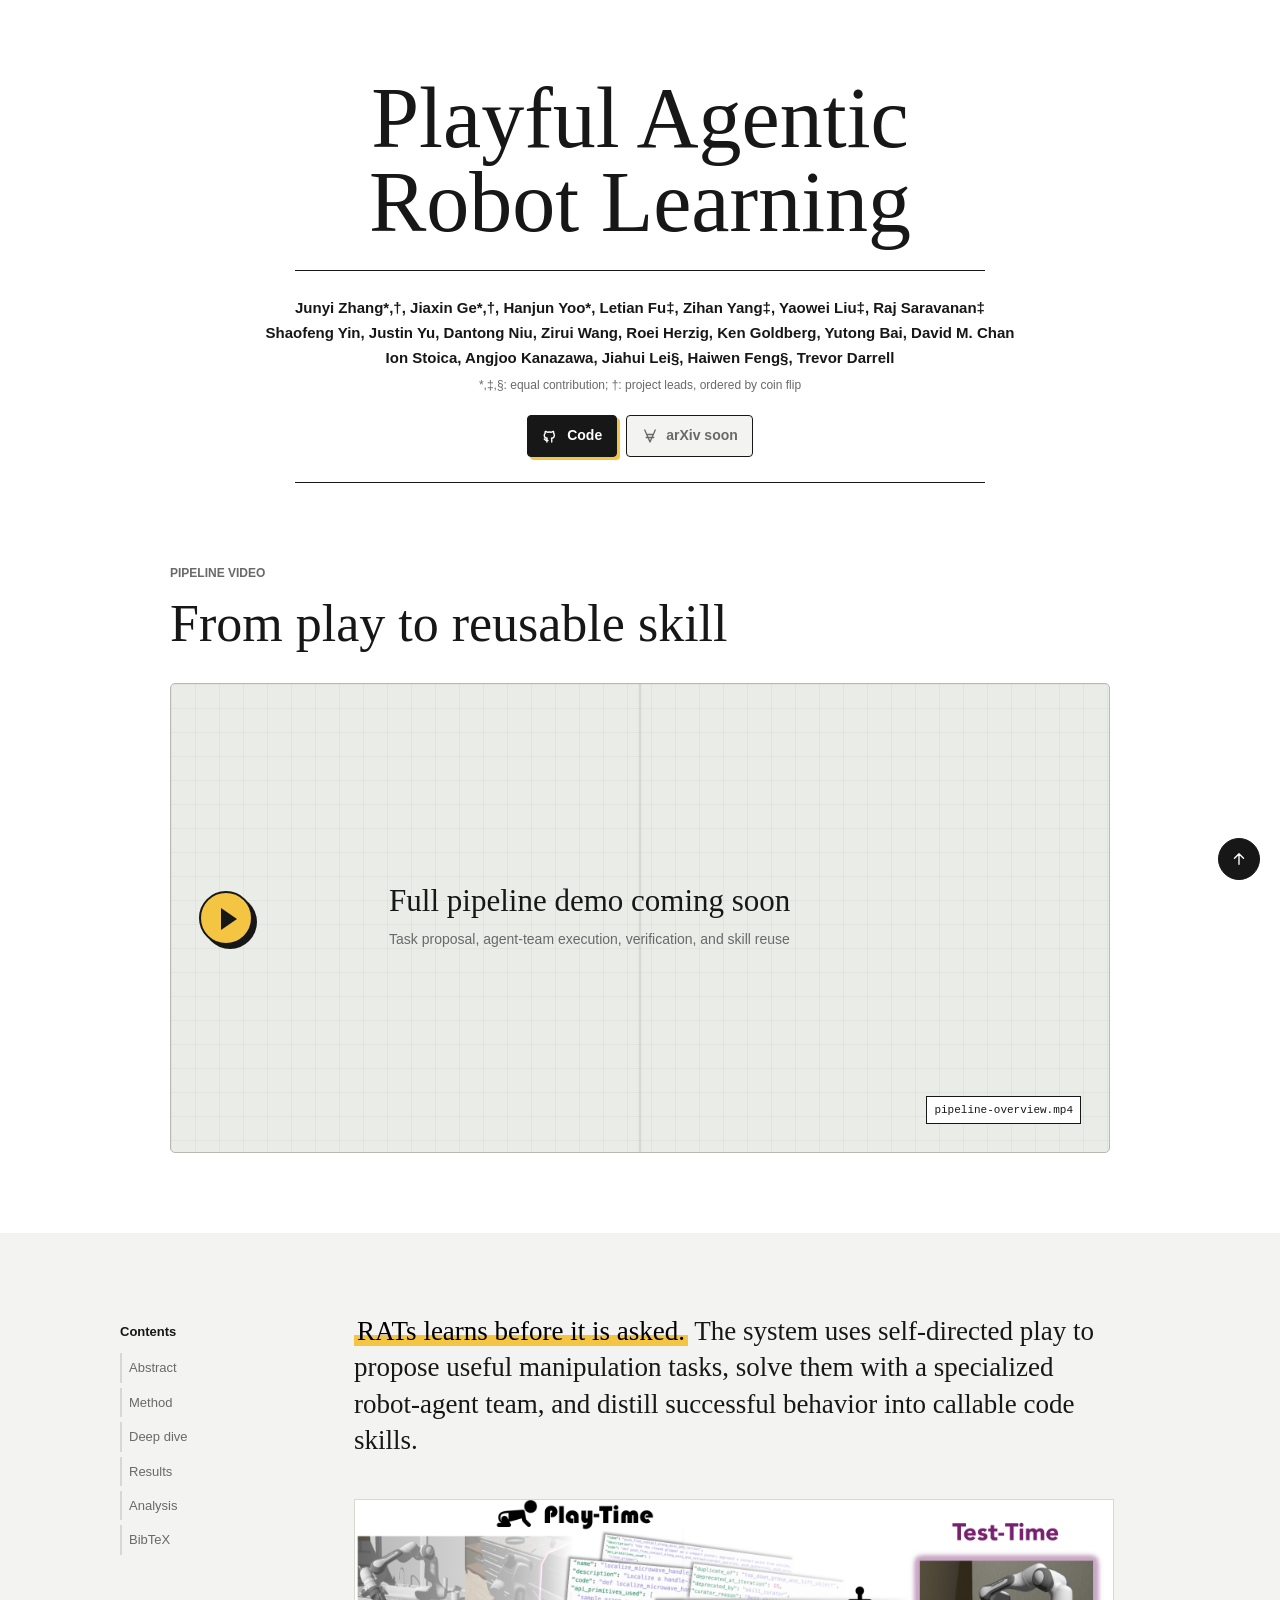
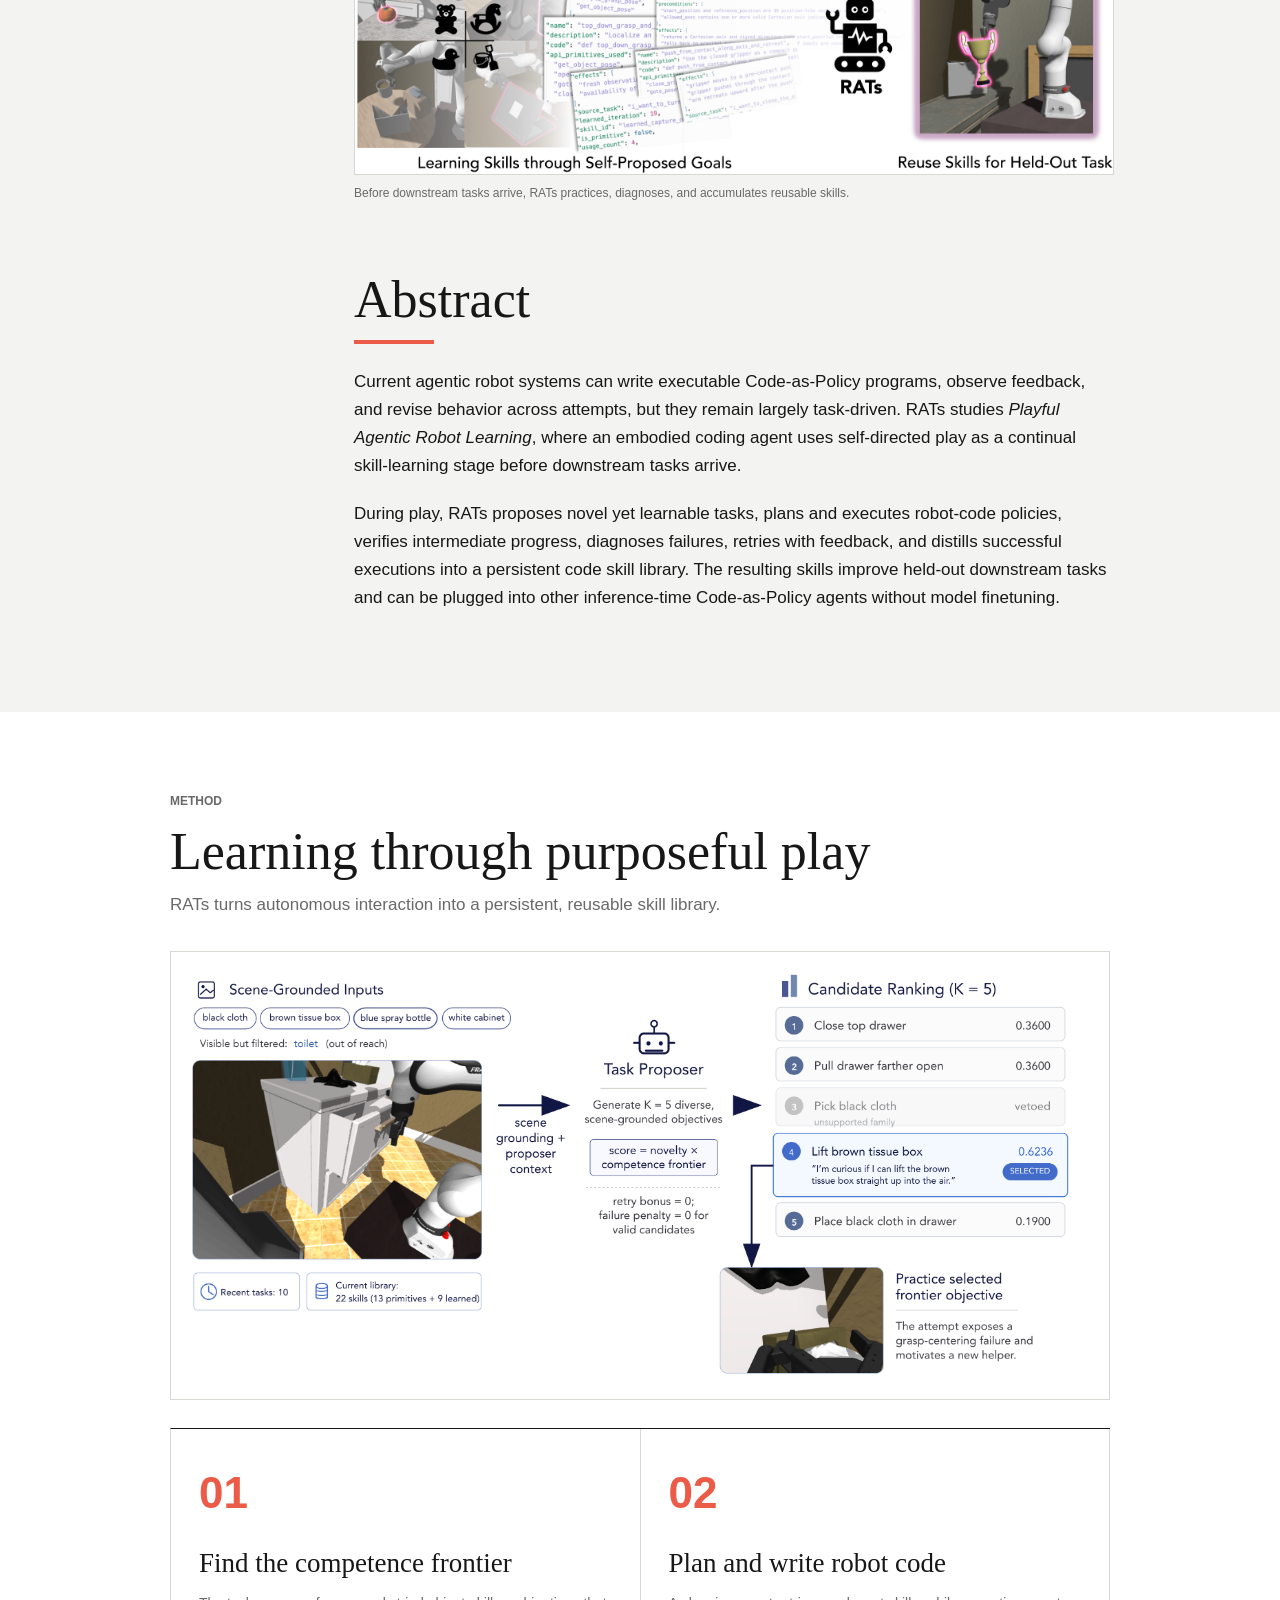
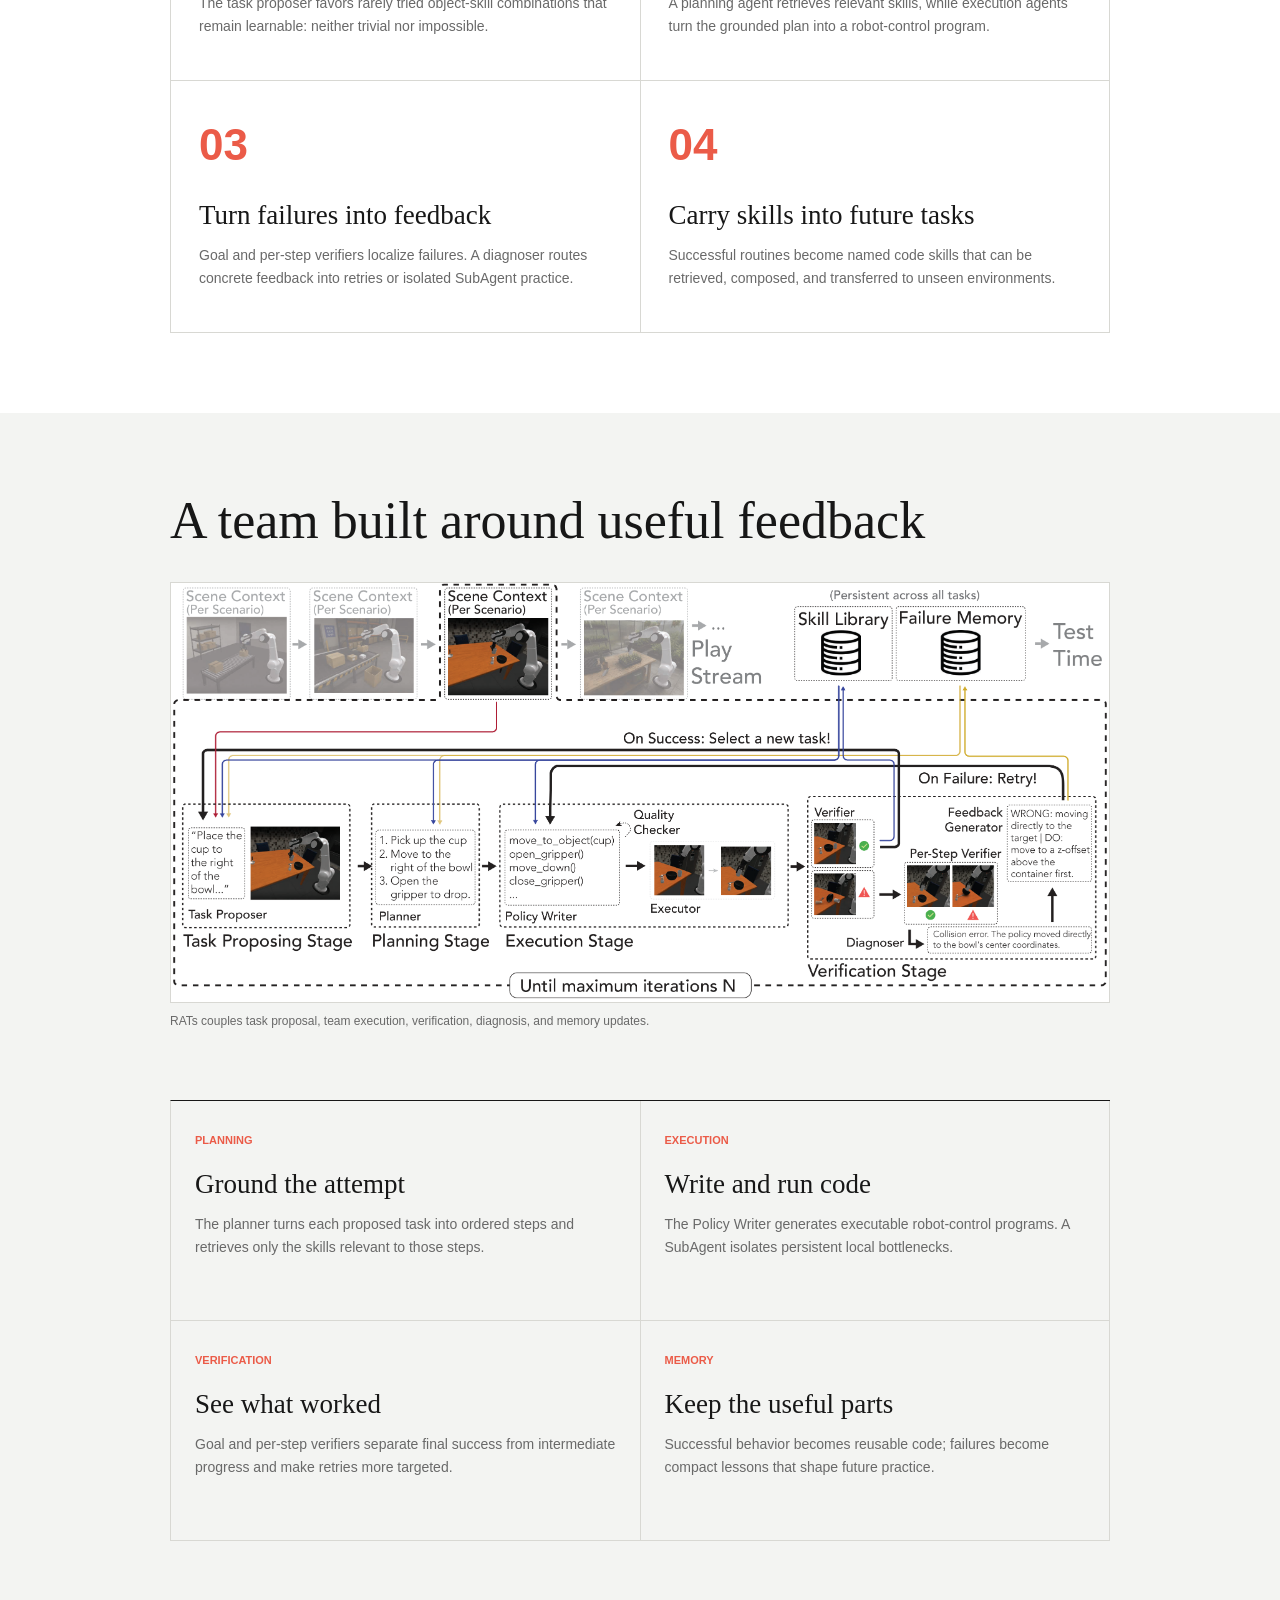
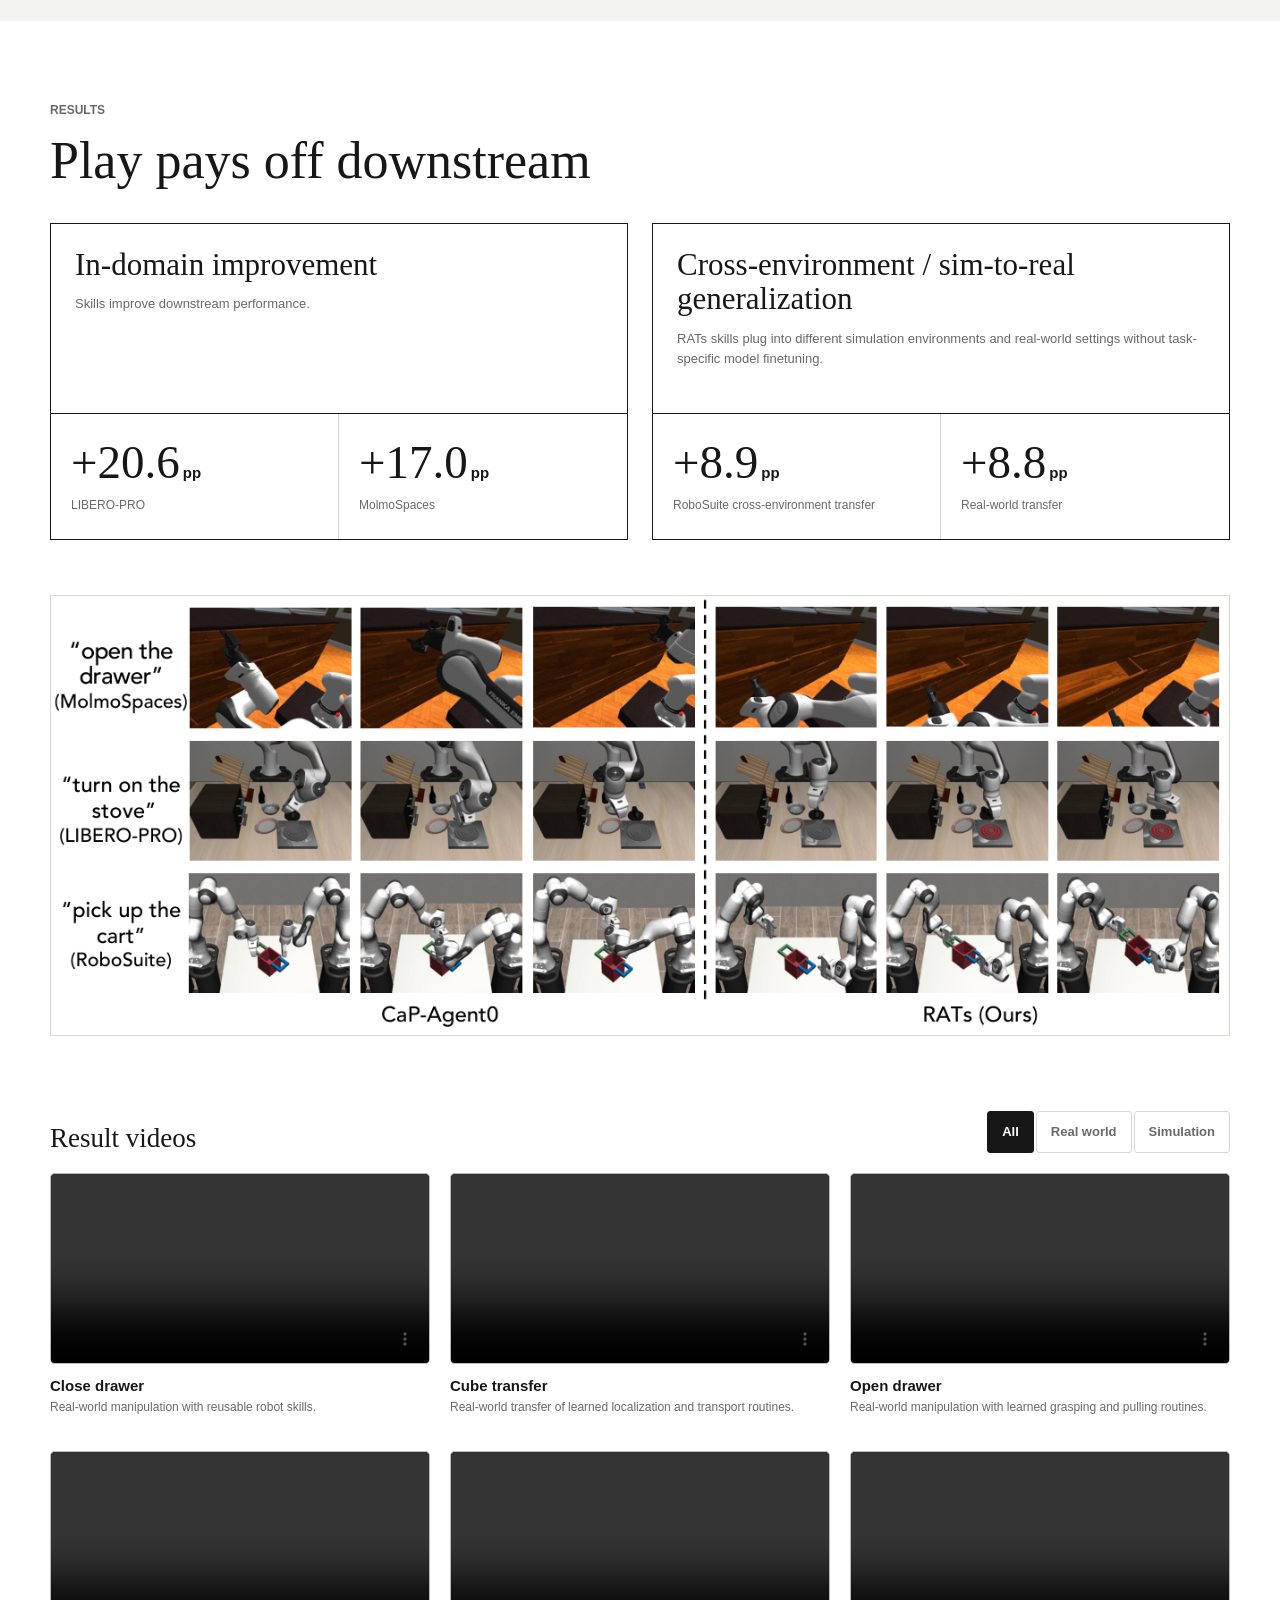
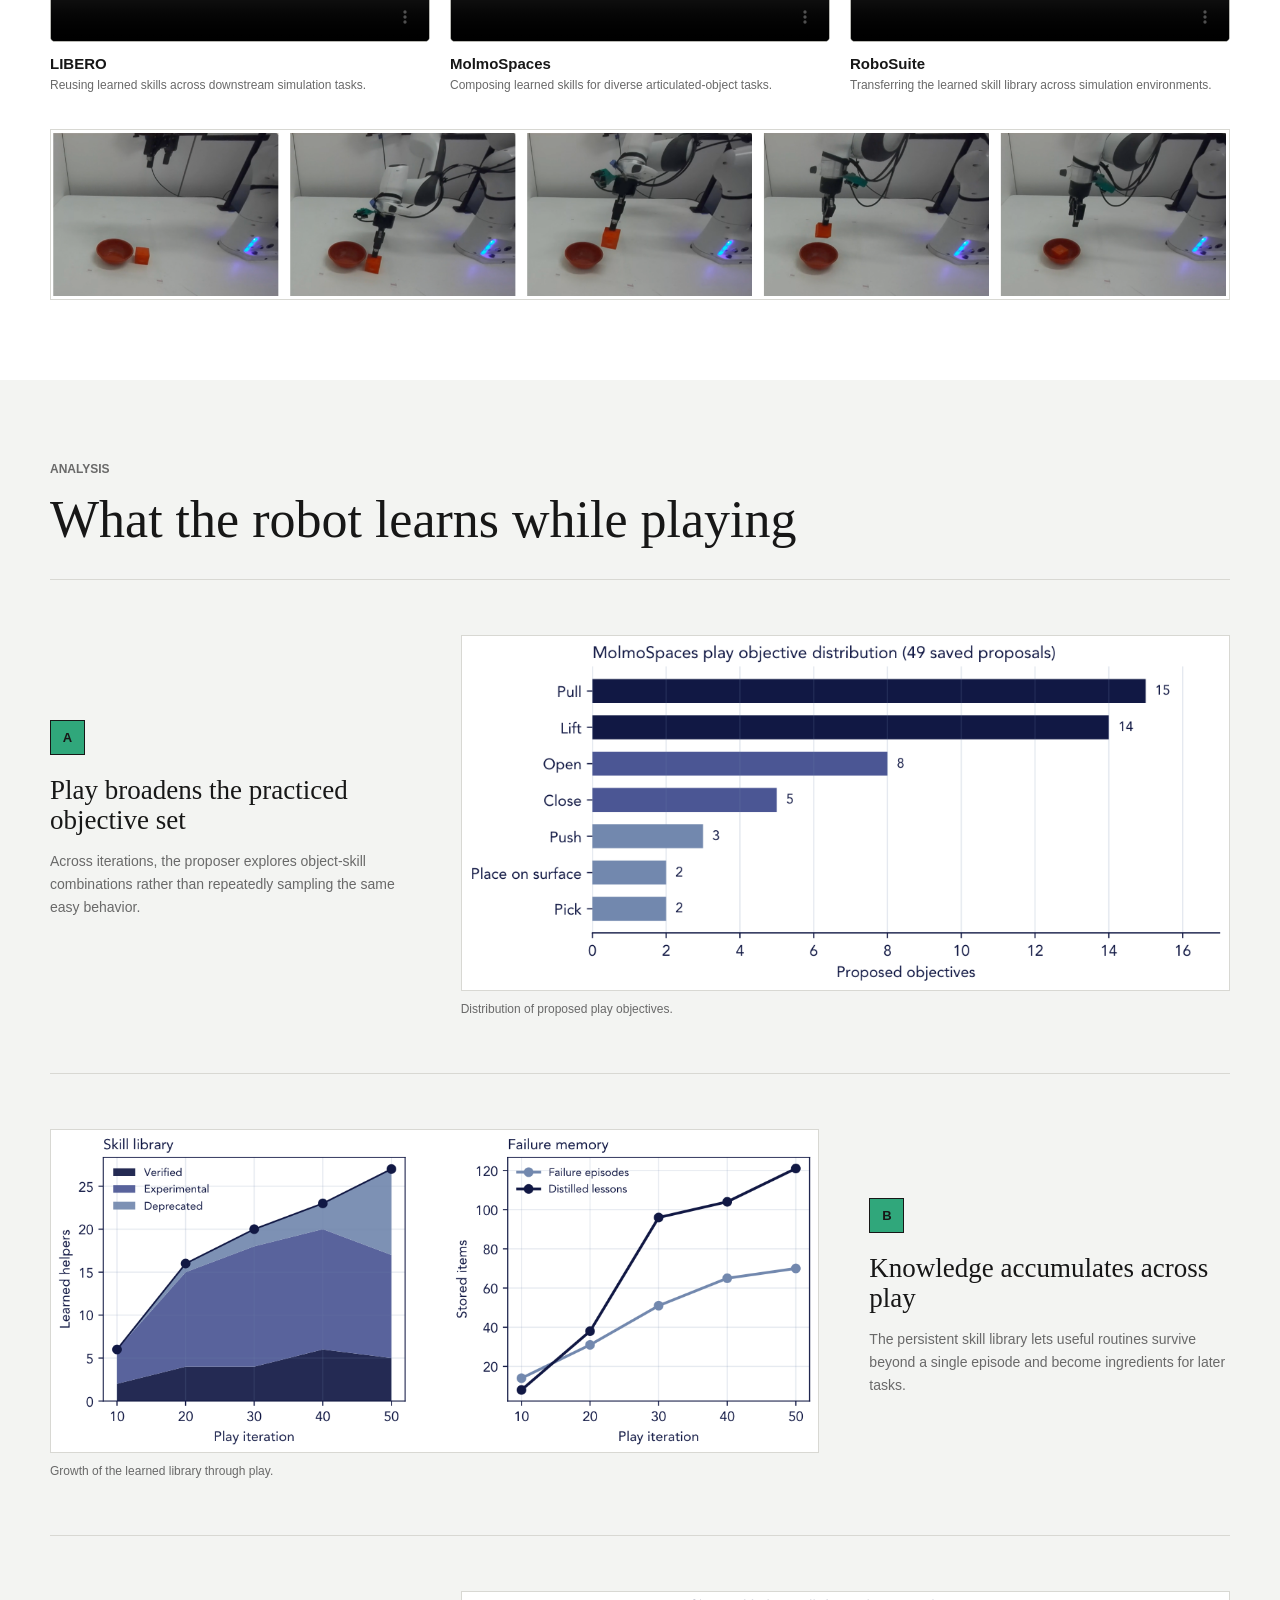
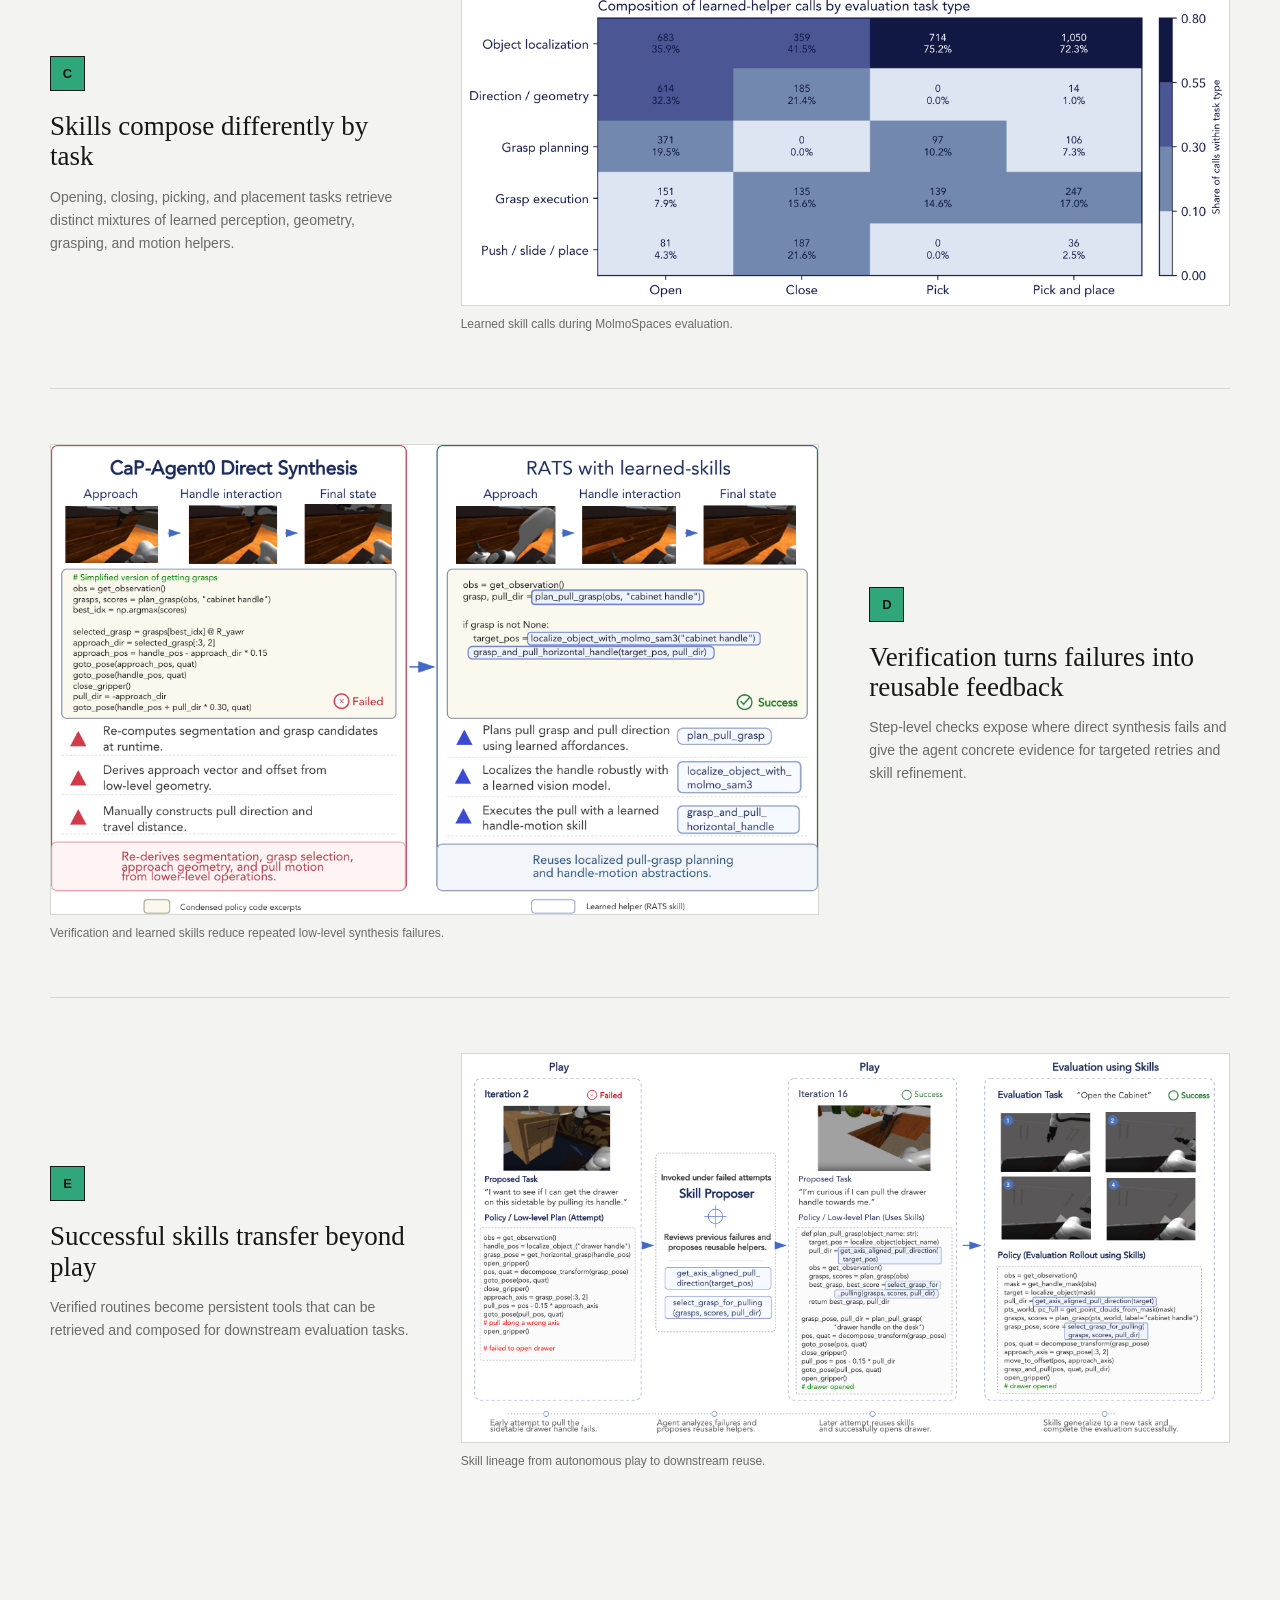
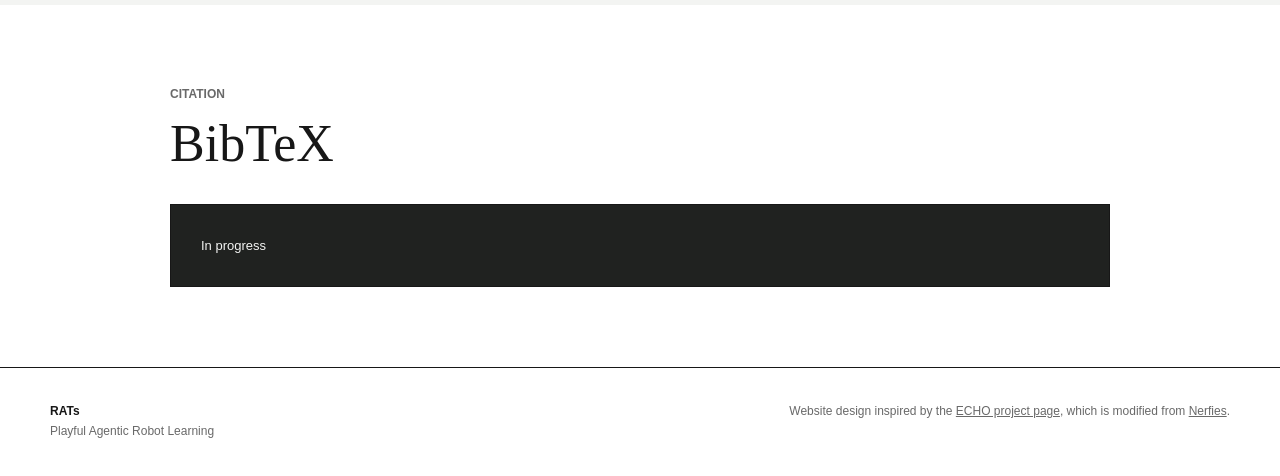
==== commit 751c59a3: "Keep contributor and result labels exact Make the author block four explicit rows, simplify result m" ====
--- a/docs/index.html
+++ b/docs/index.html
@@ -20,7 +20,7 @@
         <span>Junyi Zhang*,†, Jiaxin Ge*,†, Hanjun Yoo*, Letian Fu‡, Zihan Yang‡, Yaowei Liu‡, Raj Saravanan‡</span>
         <span>Shaofeng Yin, Justin Yu, Dantong Niu, Zirui Wang, Roei Herzig, Ken Goldberg, Yutong Bai, David M. Chan</span>
         <span>Ion Stoica, Angjoo Kanazawa, Jiahui Lei§, Haiwen Feng§, Trevor Darrell</span>
-        <small>*,‡,§: equal contribution; †: project leads, ordered by coin flip</small>
+        <span class="author-note">*,‡,§: equal contribution; †: project leads, ordered by coin flip</span>
       </div>
       <nav class="publication-links" aria-label="Publication links">
         <a class="button" href="https://github.com/Junyi42/rats">
@@ -170,8 +170,8 @@
               <p>Skills improve downstream performance.</p>
             </div>
             <div class="metrics">
-              <article><span>+20.6</span><strong>pp</strong><p>LIBERO-PRO over CaP-Agent0</p></article>
-              <article><span>+17.0</span><strong>pp</strong><p>MolmoSpaces over CaP-Agent0</p></article>
+              <article><span>+20.6</span><strong>pp</strong><p>LIBERO-PRO</p></article>
+              <article><span>+17.0</span><strong>pp</strong><p>MolmoSpaces</p></article>
             </div>
           </section>
           <section class="result-group" aria-labelledby="generalization-heading">
@@ -181,7 +181,7 @@
             </div>
             <div class="metrics">
               <article><span>+8.9</span><strong>pp</strong><p>RoboSuite cross-environment transfer</p></article>
-              <article><span>+8.8</span><strong>pp</strong><p>Preliminary real-world transfer</p></article>
+              <article><span>+8.8</span><strong>pp</strong><p>Real-world transfer</p></article>
             </div>
           </section>
         </div>
@@ -237,7 +237,6 @@
         </div>
         <figure class="wide-figure real-world-figure">
           <img src="assets/images/rats-realworld.png" alt="RATs transferring simulation-learned skills to a physical robot">
-          <figcaption>RATs reuses the skill library learned during simulated play on real-world manipulation tasks.</figcaption>
         </figure>
       </div>
     </section>
--- a/docs/assets/css/styles.css
+++ b/docs/assets/css/styles.css
@@ -57,13 +57,19 @@
 .authors {
   display: grid;
   gap: 2px;
-  max-width: 940px;
+  width: max-content;
+  max-width: min(940px, 100%);
   margin: 0 auto 20px;
+  overflow-x: auto;
   font-size: 15px;
   font-weight: 700;
   line-height: 1.55;
 }
-.authors small {
+.authors span {
+  justify-self: center;
+  white-space: nowrap;
+}
+.authors .author-note {
   margin-top: 5px;
   color: var(--muted);
   font-size: 12px;
@@ -393,7 +399,8 @@
   .hero { padding: 52px 17px 24px; }
   .hero h1 { font-size: 47px; }
   .authors { gap: 7px; font-size: 13px; line-height: 1.45; }
-  .authors small { font-size: 11px; }
+  .authors span { justify-self: start; }
+  .authors .author-note { font-size: 11px; }
   .publication-links { gap: 7px; }
   .button { min-height: 38px; padding: 5px 9px; font-size: 12px; }
   .video-placeholder-lead { grid-template-columns: 1fr; gap: 16px; min-height: 370px; text-align: center; }
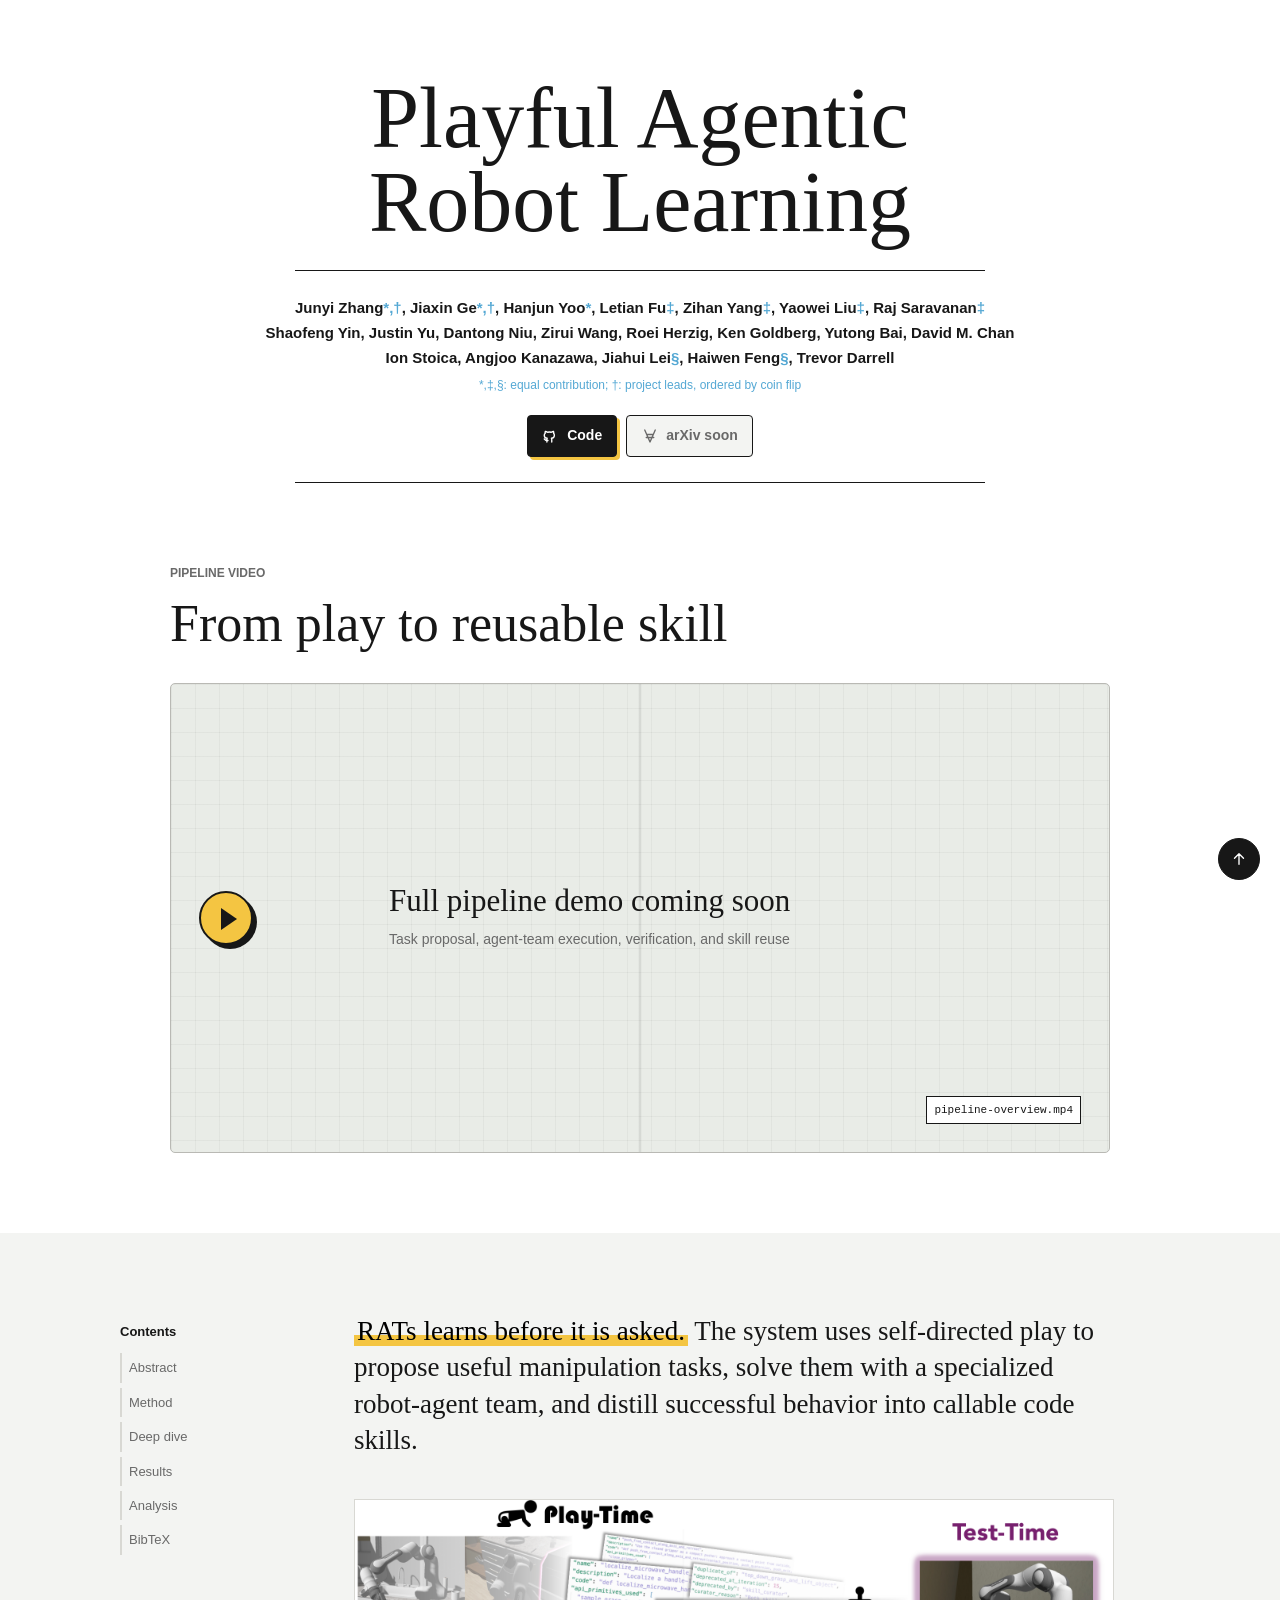
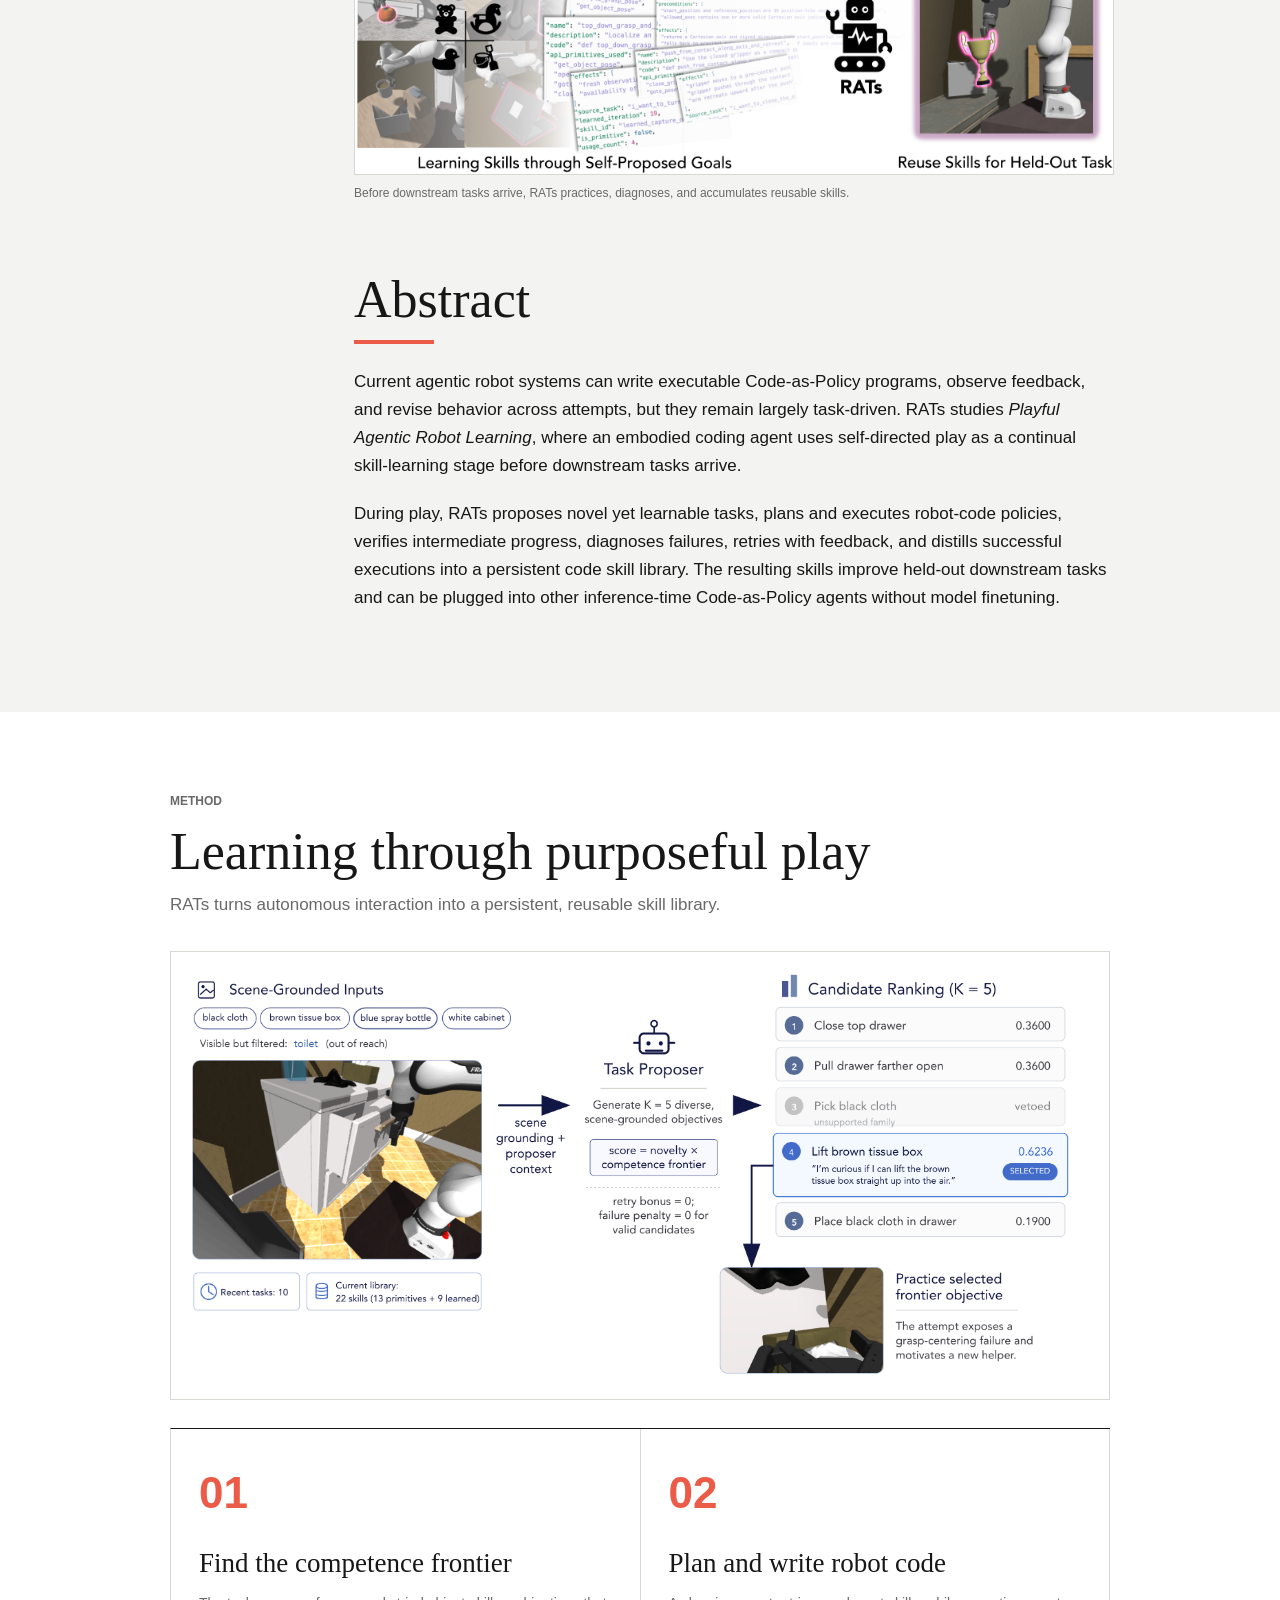
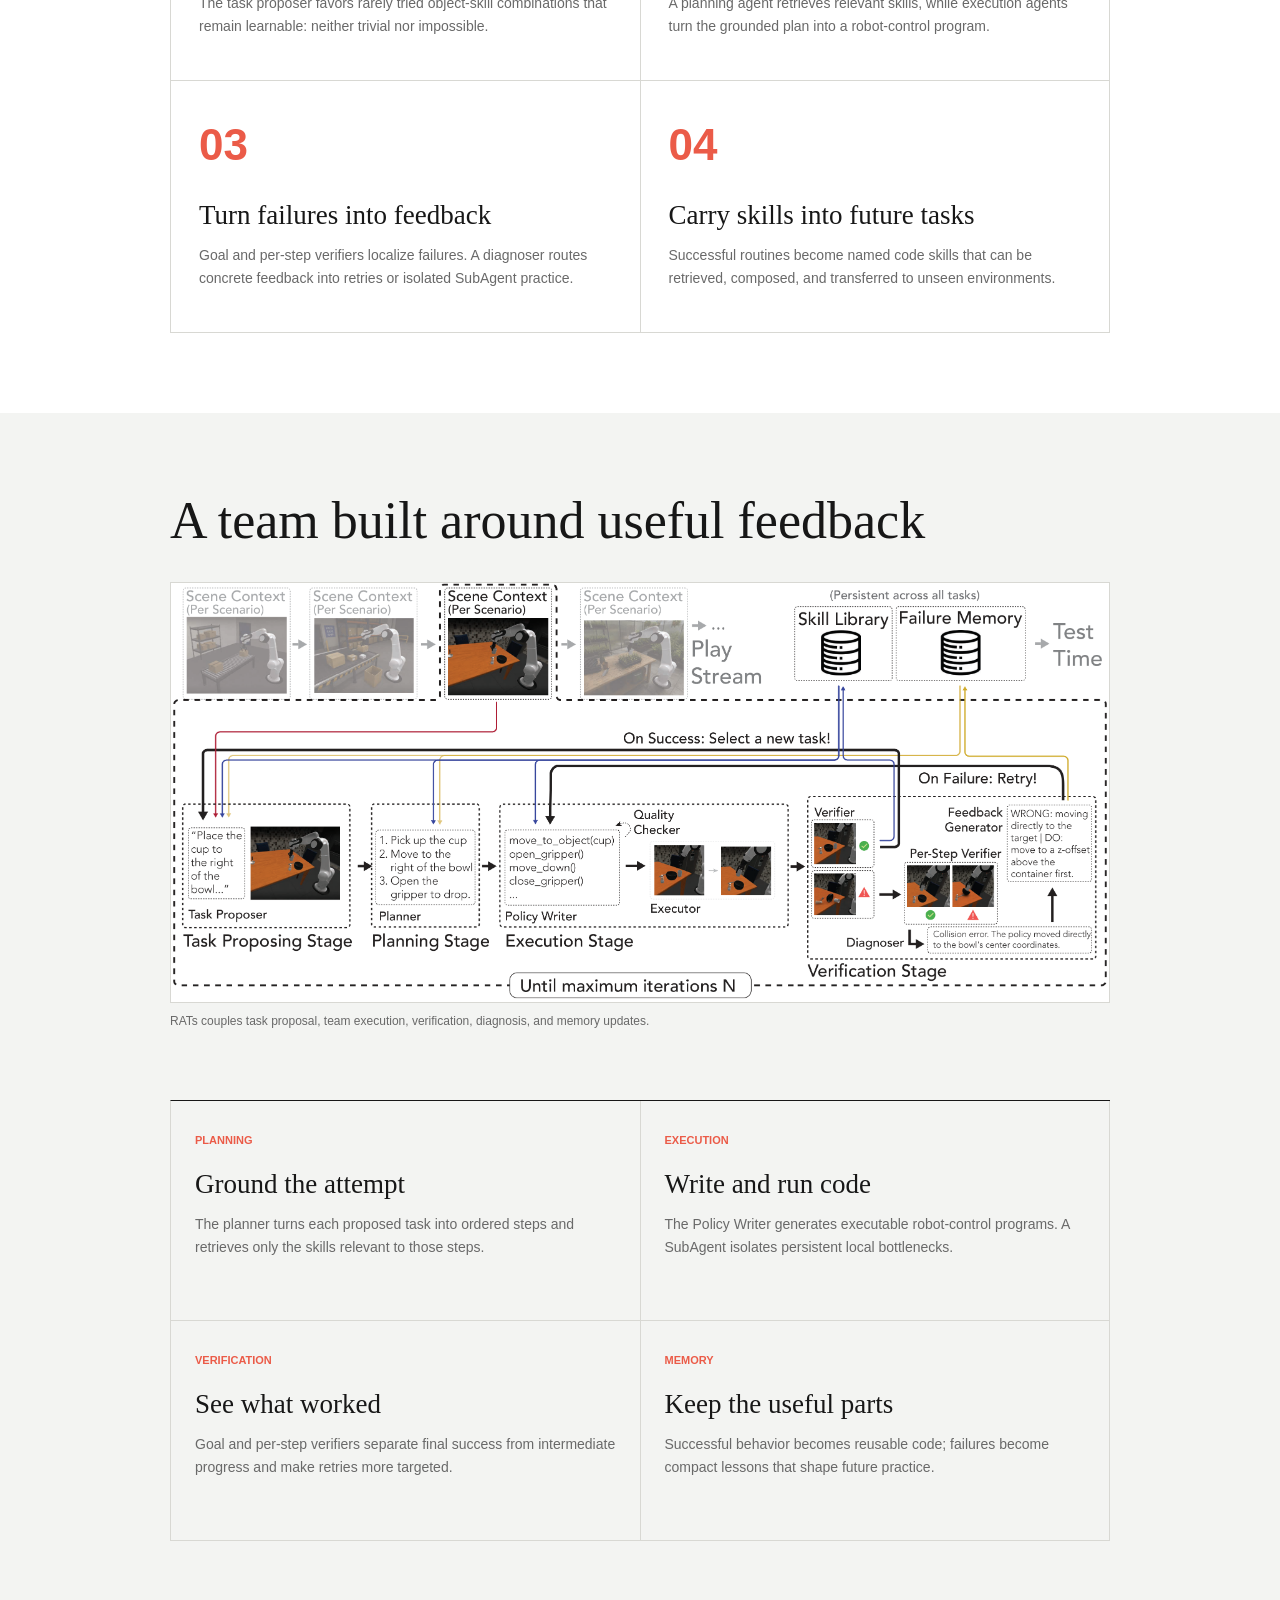
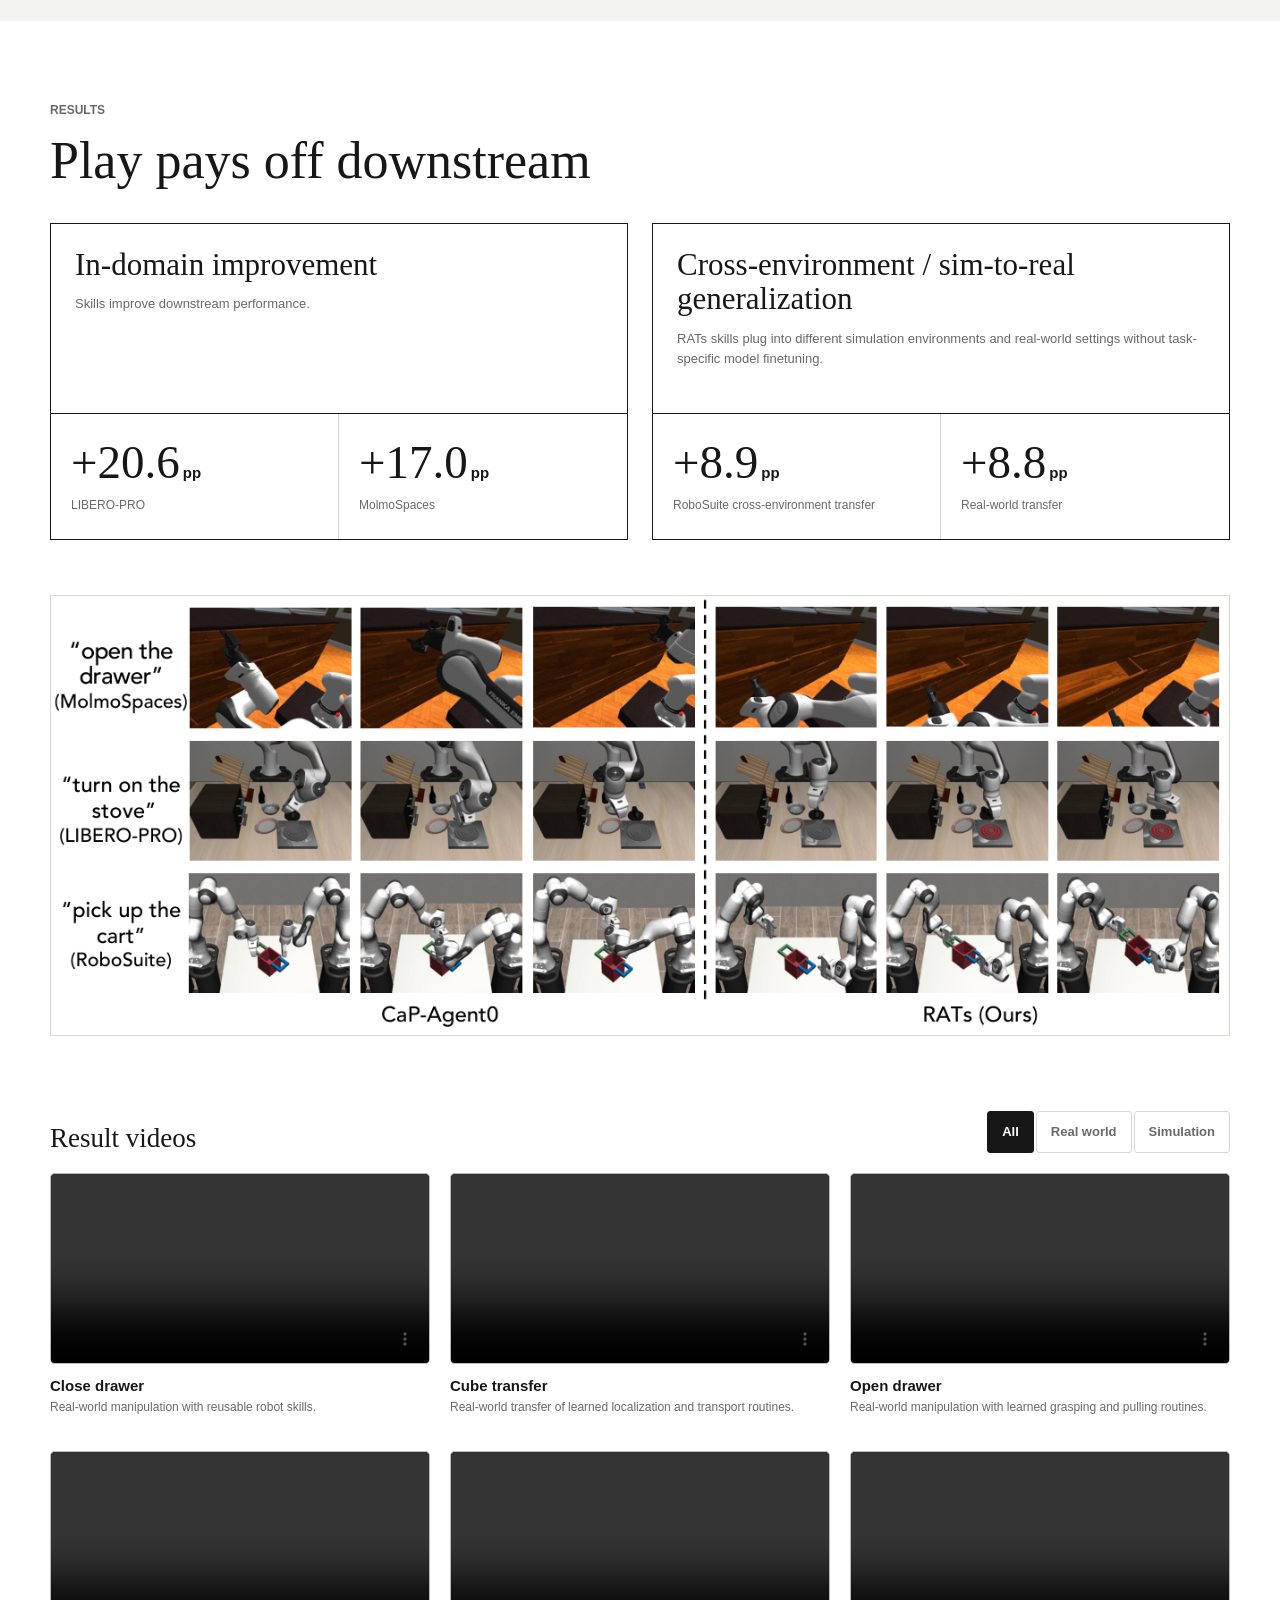
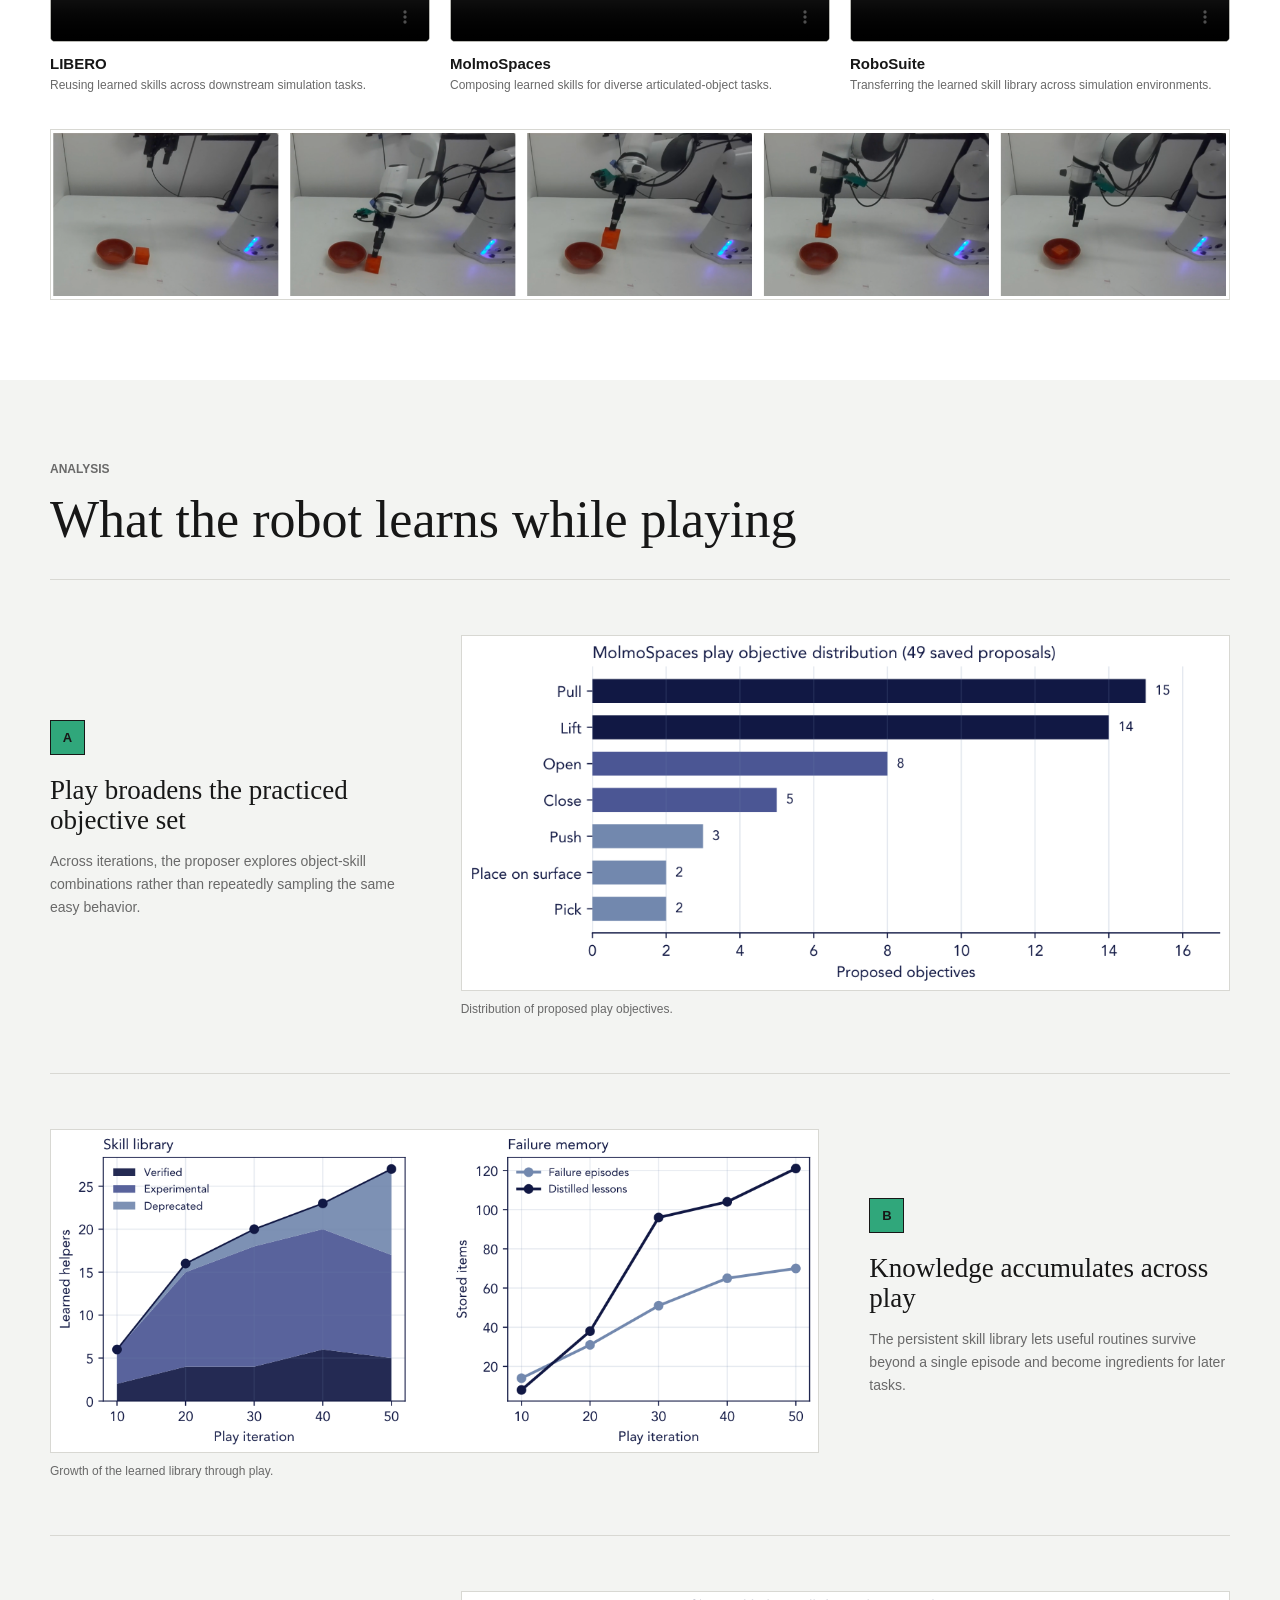
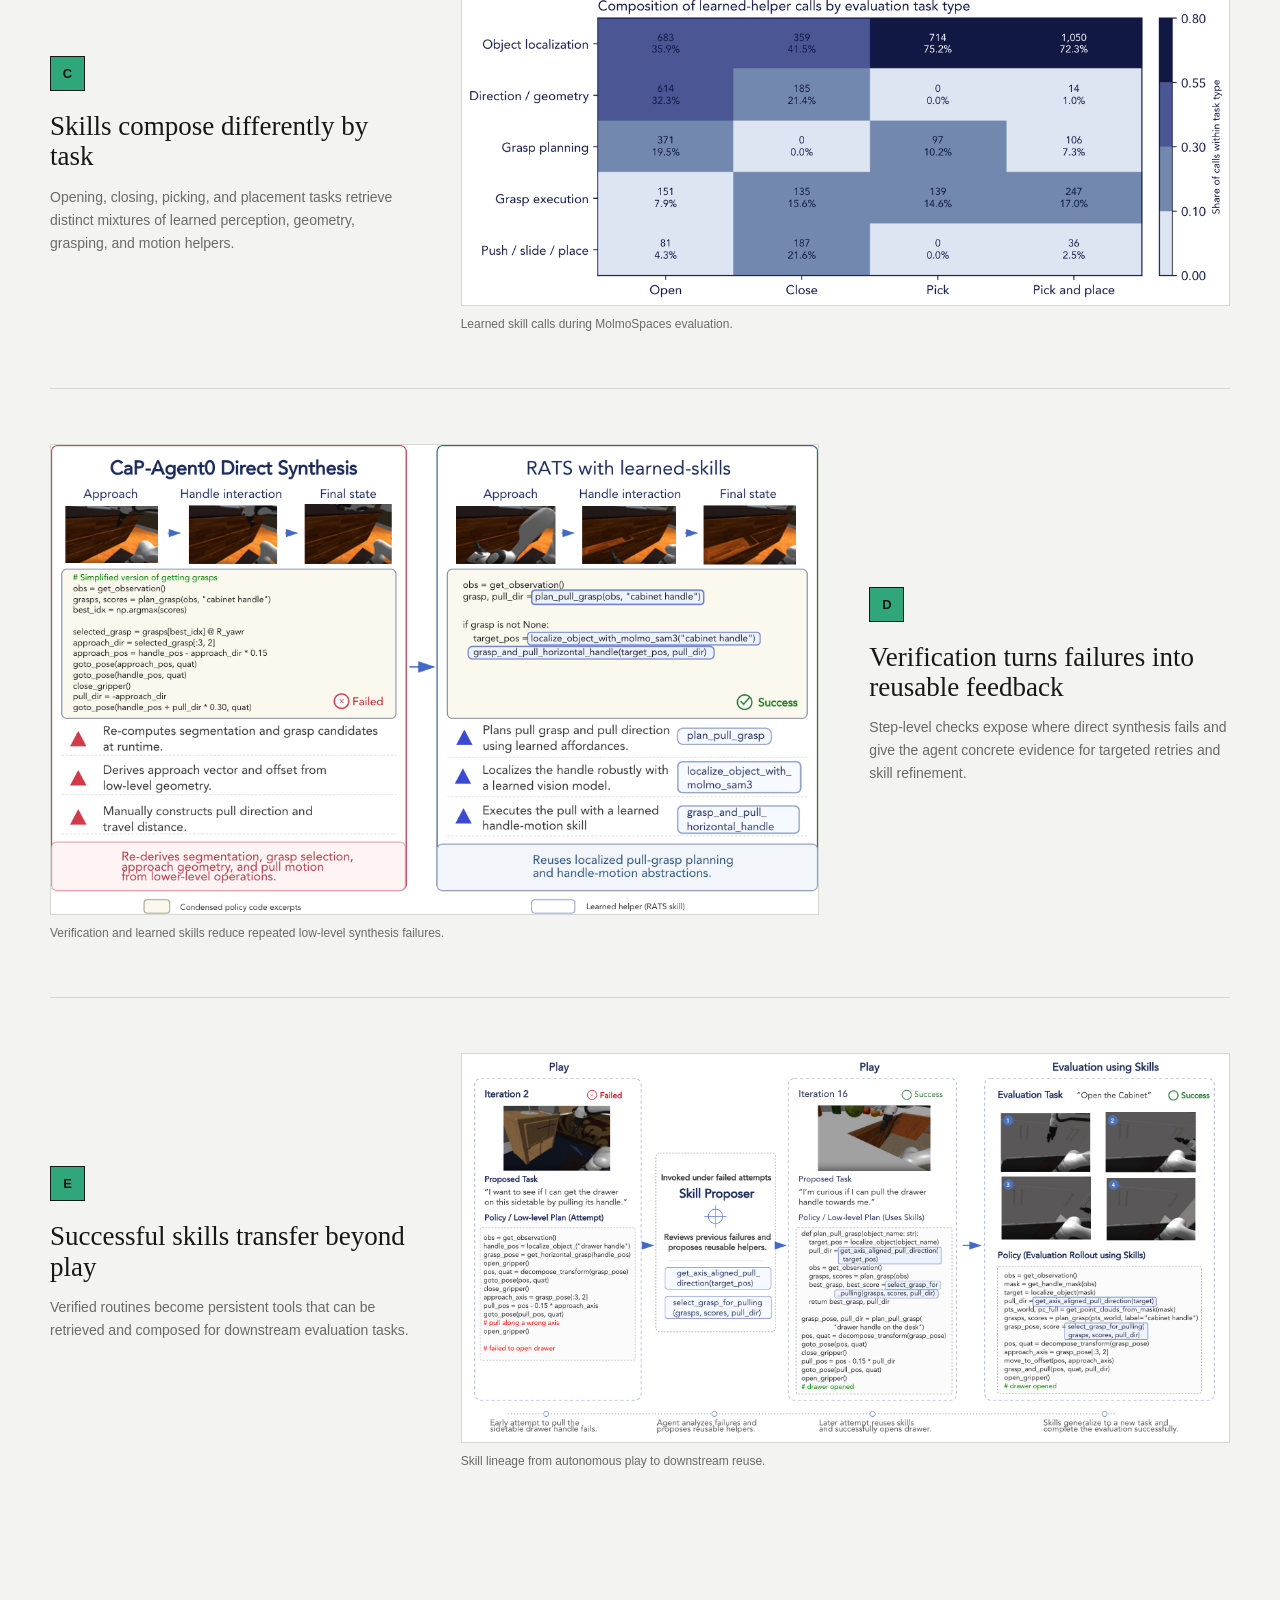
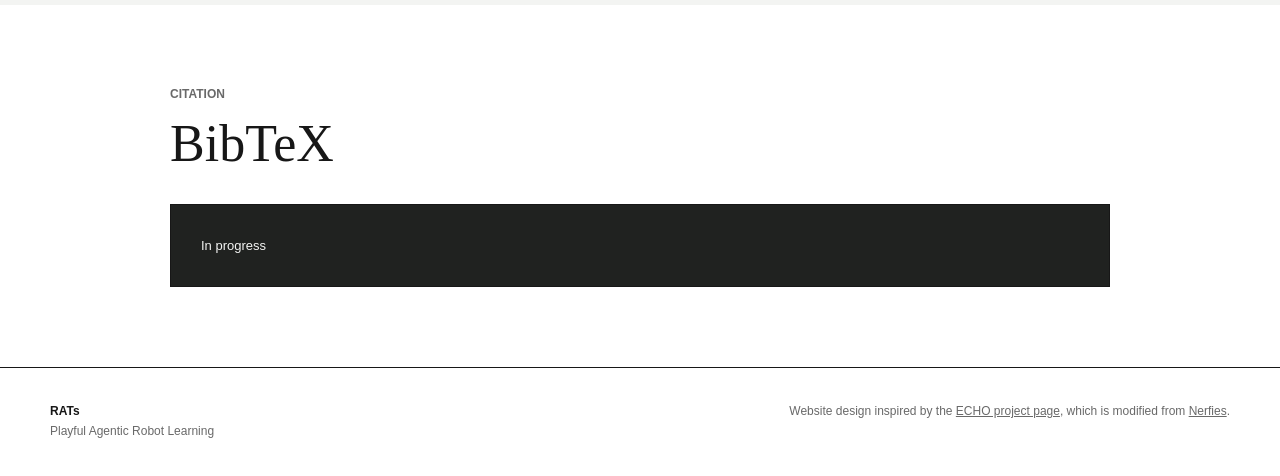
==== commit af00f01b: "Clarify contribution markers with color Use a light-blue accent for author contribution symbols and " ====
--- a/docs/index.html
+++ b/docs/index.html
@@ -17,9 +17,9 @@
       <h1>Playful Agentic<br>Robot Learning</h1>
       <div class="rule"></div>
       <div class="authors">
-        <span>Junyi Zhang*,†, Jiaxin Ge*,†, Hanjun Yoo*, Letian Fu‡, Zihan Yang‡, Yaowei Liu‡, Raj Saravanan‡</span>
+        <span>Junyi Zhang<span class="contribution-mark">*,†</span>, Jiaxin Ge<span class="contribution-mark">*,†</span>, Hanjun Yoo<span class="contribution-mark">*</span>, Letian Fu<span class="contribution-mark">‡</span>, Zihan Yang<span class="contribution-mark">‡</span>, Yaowei Liu<span class="contribution-mark">‡</span>, Raj Saravanan<span class="contribution-mark">‡</span></span>
         <span>Shaofeng Yin, Justin Yu, Dantong Niu, Zirui Wang, Roei Herzig, Ken Goldberg, Yutong Bai, David M. Chan</span>
-        <span>Ion Stoica, Angjoo Kanazawa, Jiahui Lei§, Haiwen Feng§, Trevor Darrell</span>
+        <span>Ion Stoica, Angjoo Kanazawa, Jiahui Lei<span class="contribution-mark">§</span>, Haiwen Feng<span class="contribution-mark">§</span>, Trevor Darrell</span>
         <span class="author-note">*,‡,§: equal contribution; †: project leads, ordered by coin flip</span>
       </div>
       <nav class="publication-links" aria-label="Publication links">
--- a/docs/assets/css/styles.css
+++ b/docs/assets/css/styles.css
@@ -7,6 +7,7 @@
   --play: #f4c542;
   --verify: #eb5b48;
   --learn: #30a77b;
+  --contribution: #54a8d4;
   --max: 1180px;
   --narrow: 940px;
 }
@@ -65,13 +66,16 @@
   font-weight: 700;
   line-height: 1.55;
 }
-.authors span {
+.authors > span {
   justify-self: center;
   white-space: nowrap;
 }
+.authors .contribution-mark,
+.authors .author-note {
+  color: var(--contribution);
+}
 .authors .author-note {
   margin-top: 5px;
-  color: var(--muted);
   font-size: 12px;
   font-weight: 400;
 }
@@ -399,7 +403,7 @@
   .hero { padding: 52px 17px 24px; }
   .hero h1 { font-size: 47px; }
   .authors { gap: 7px; font-size: 13px; line-height: 1.45; }
-  .authors span { justify-self: start; }
+  .authors > span { justify-self: start; }
   .authors .author-note { font-size: 11px; }
   .publication-links { gap: 7px; }
   .button { min-height: 38px; padding: 5px 9px; font-size: 12px; }
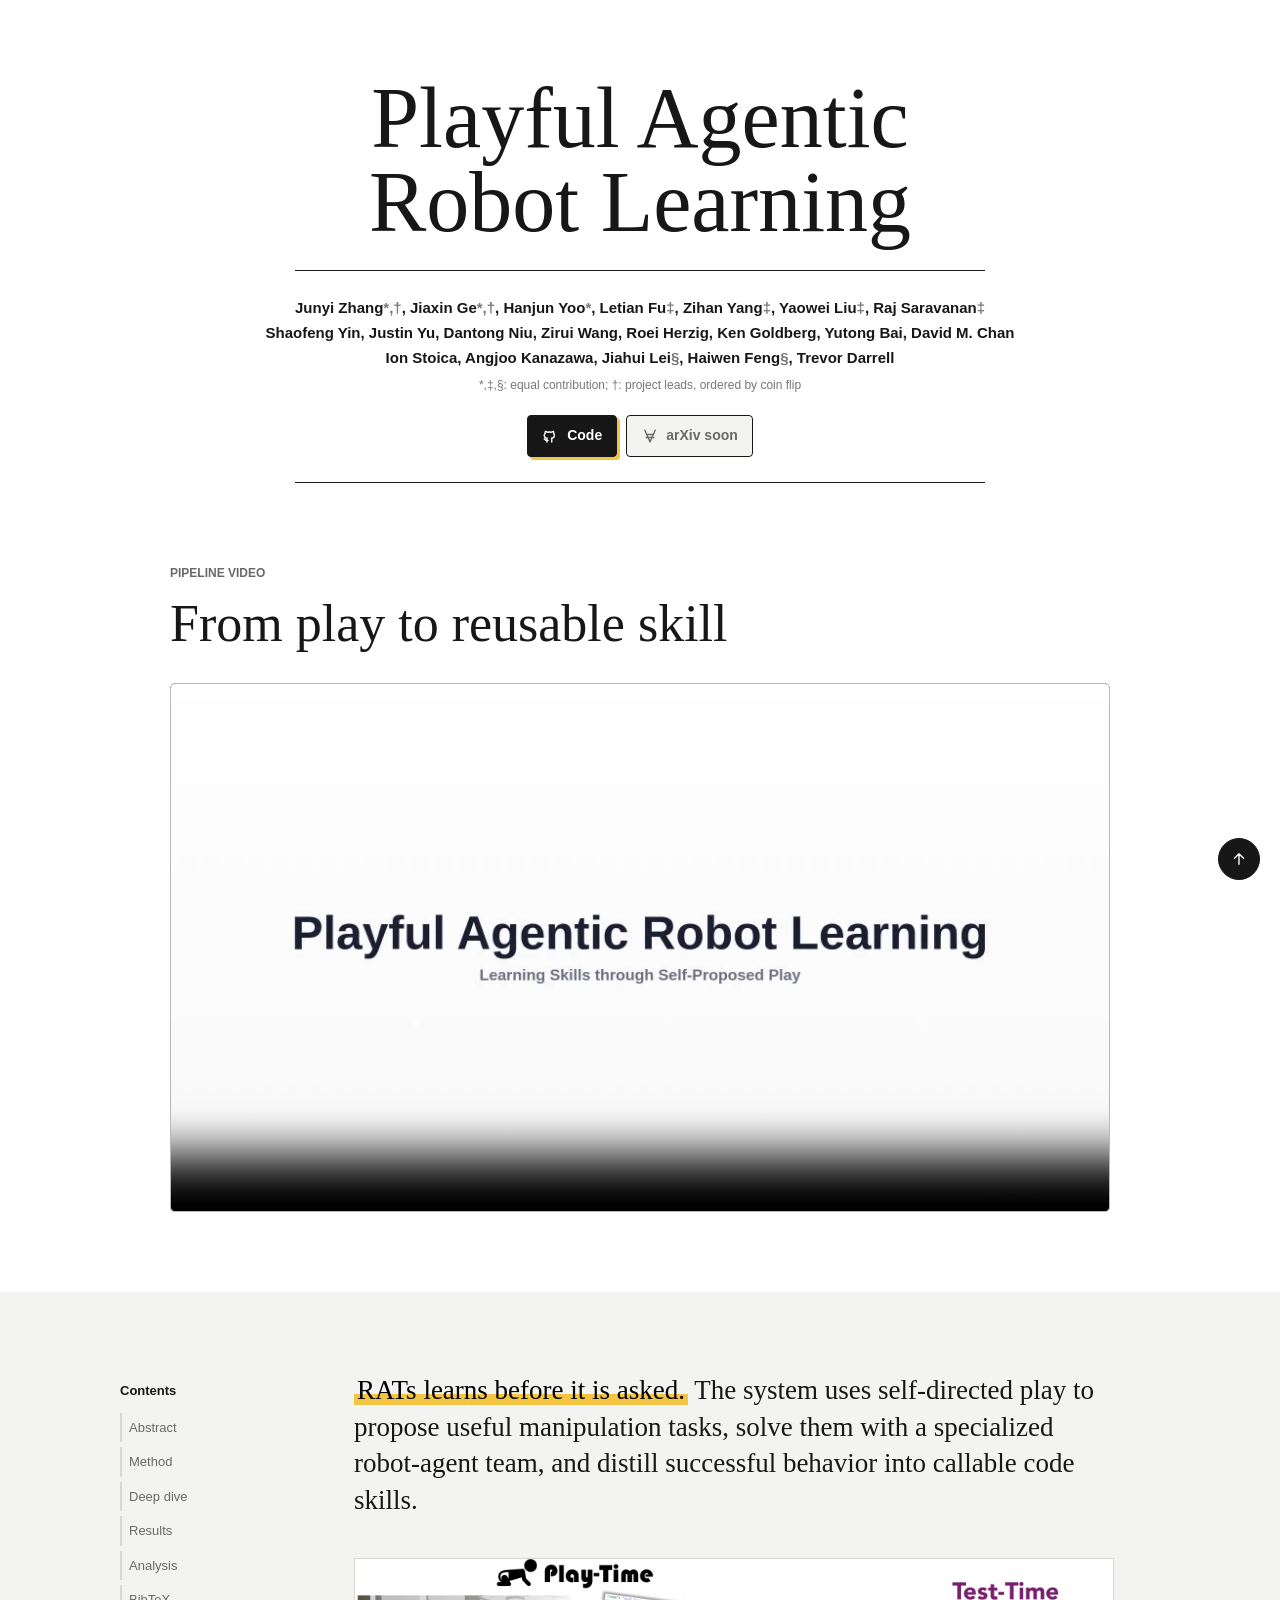
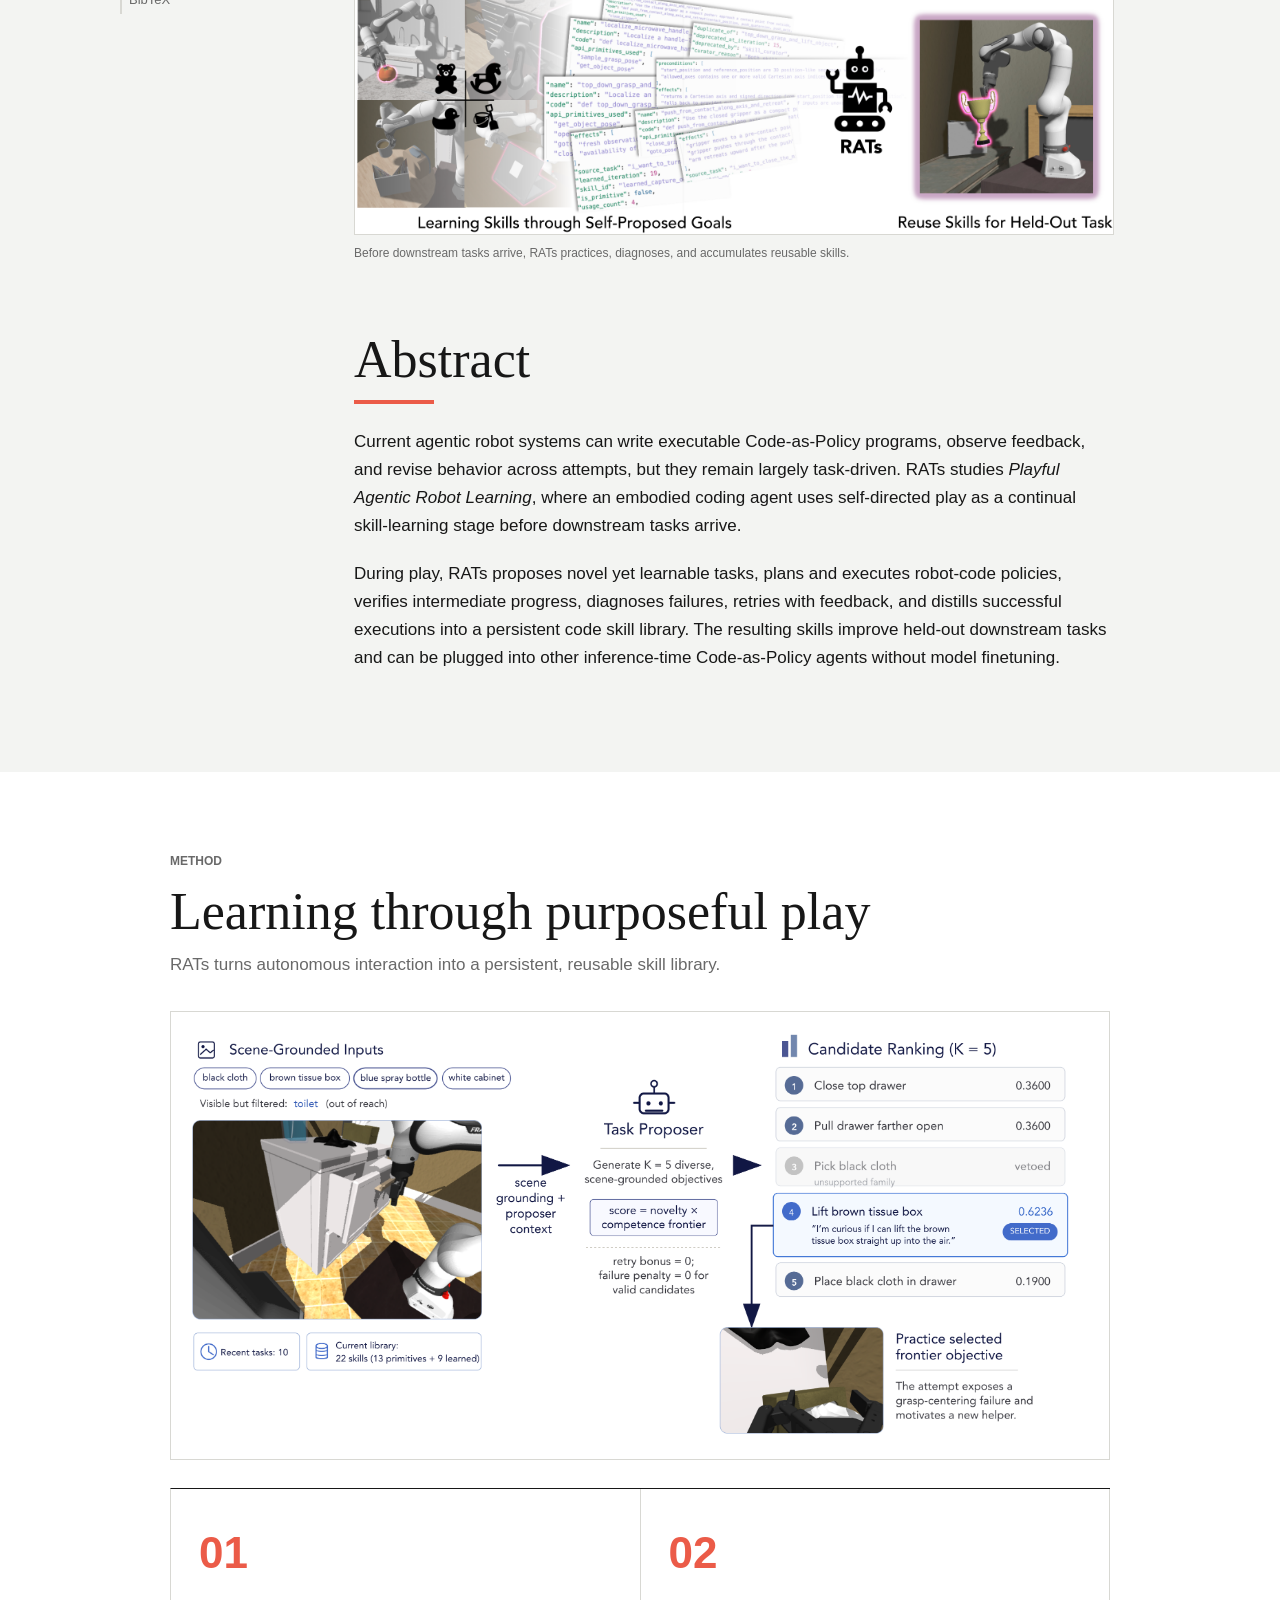
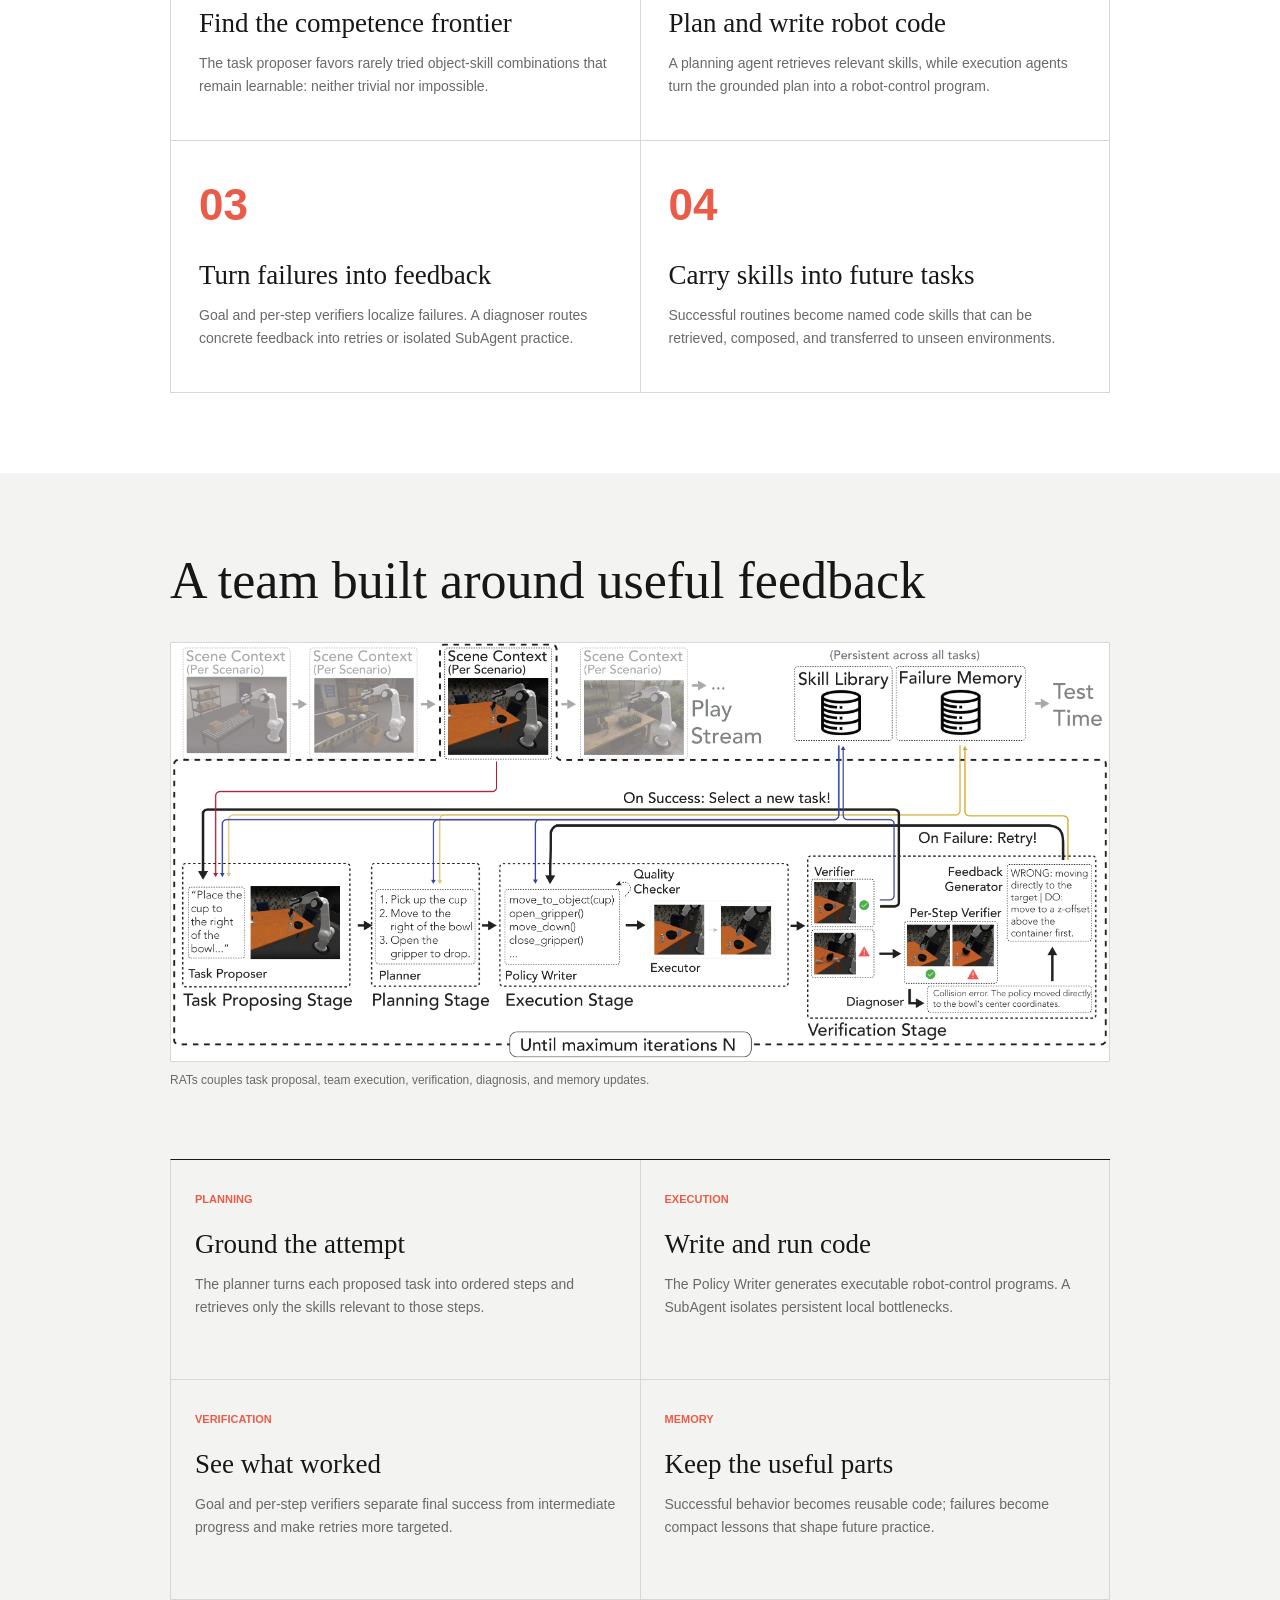
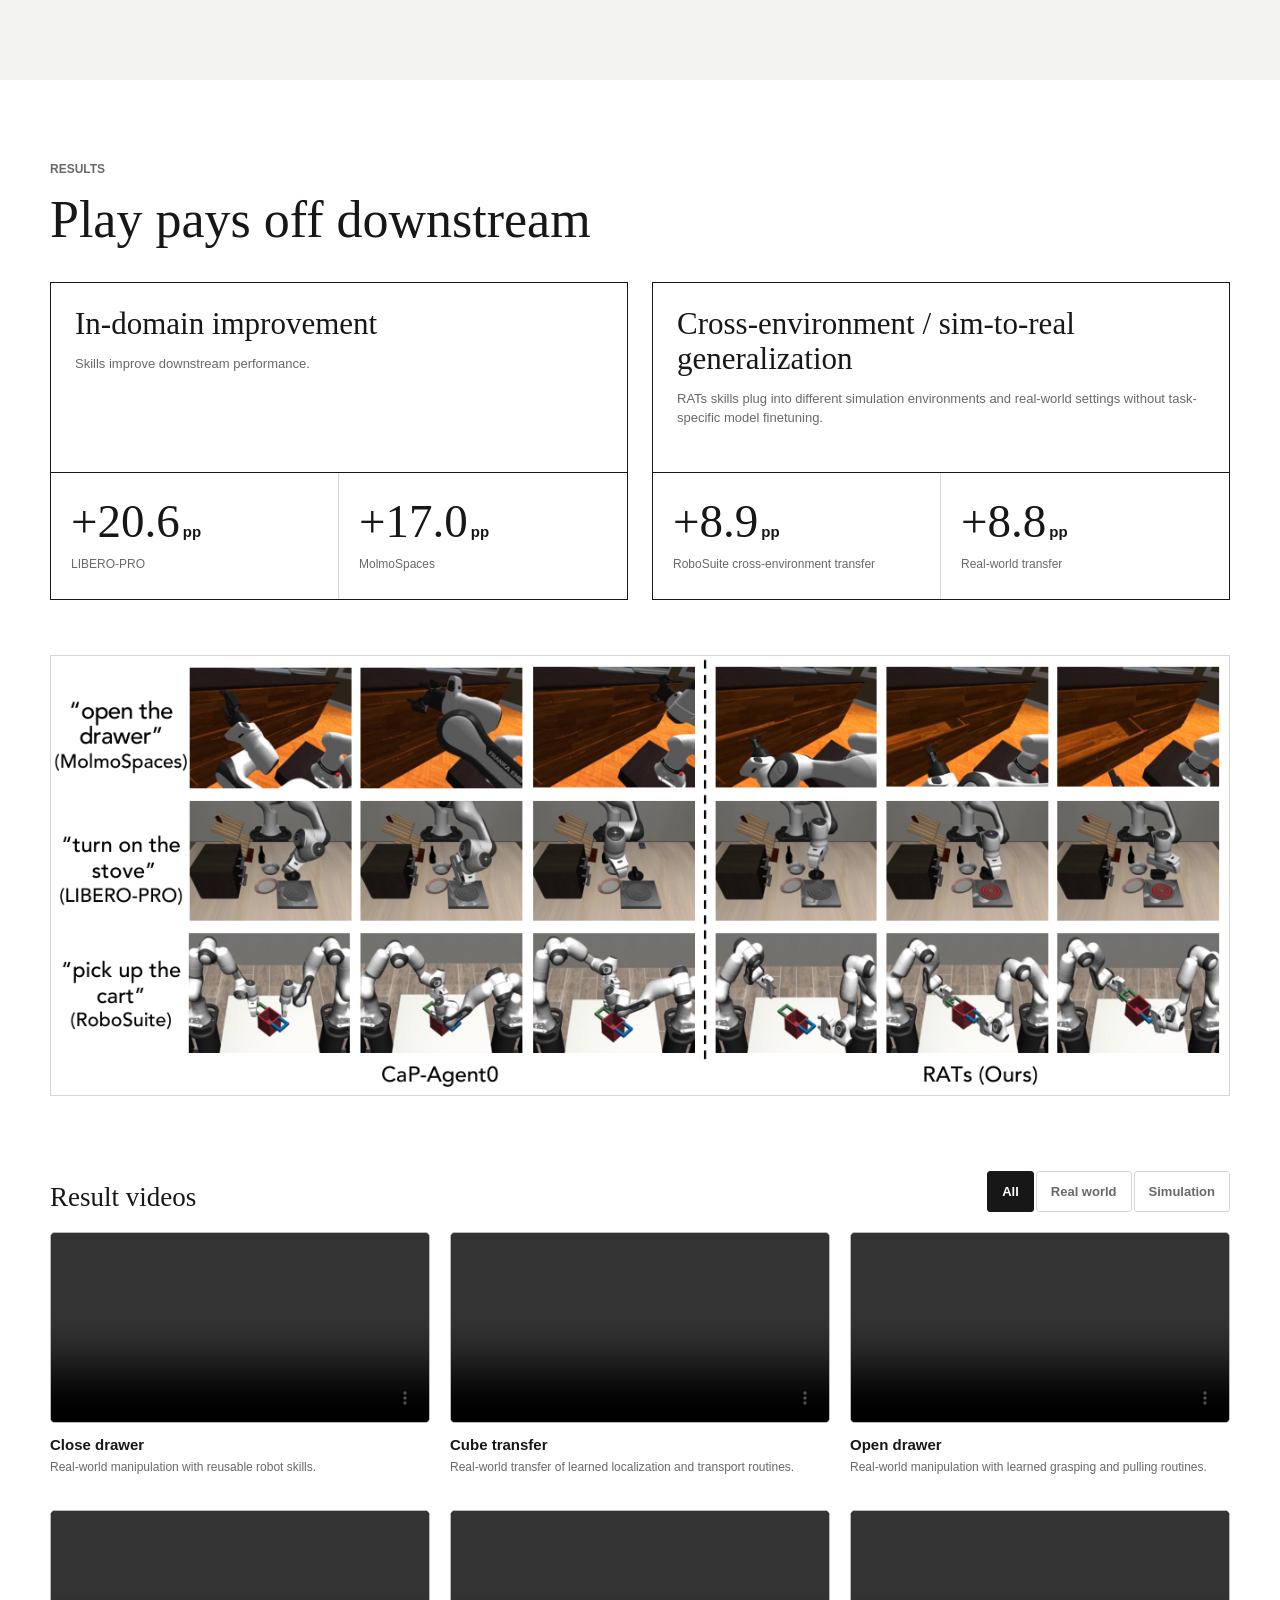
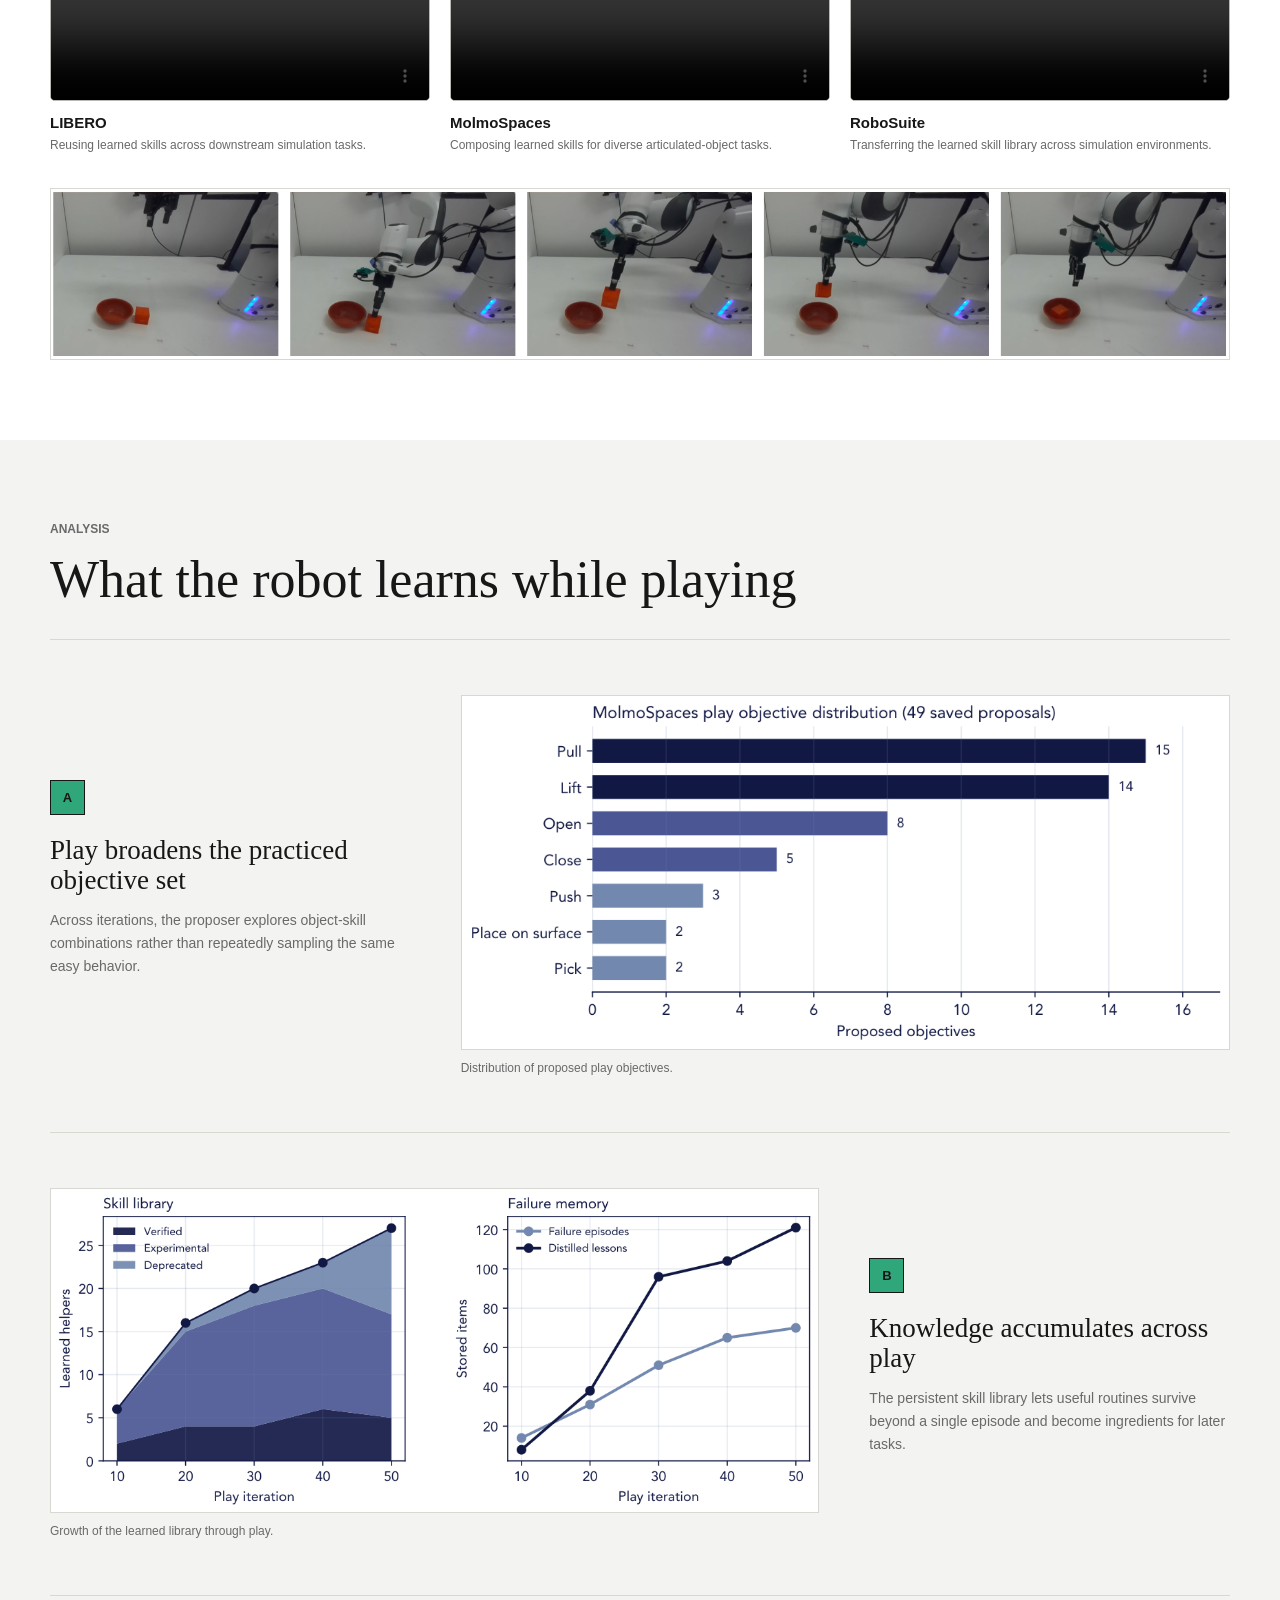
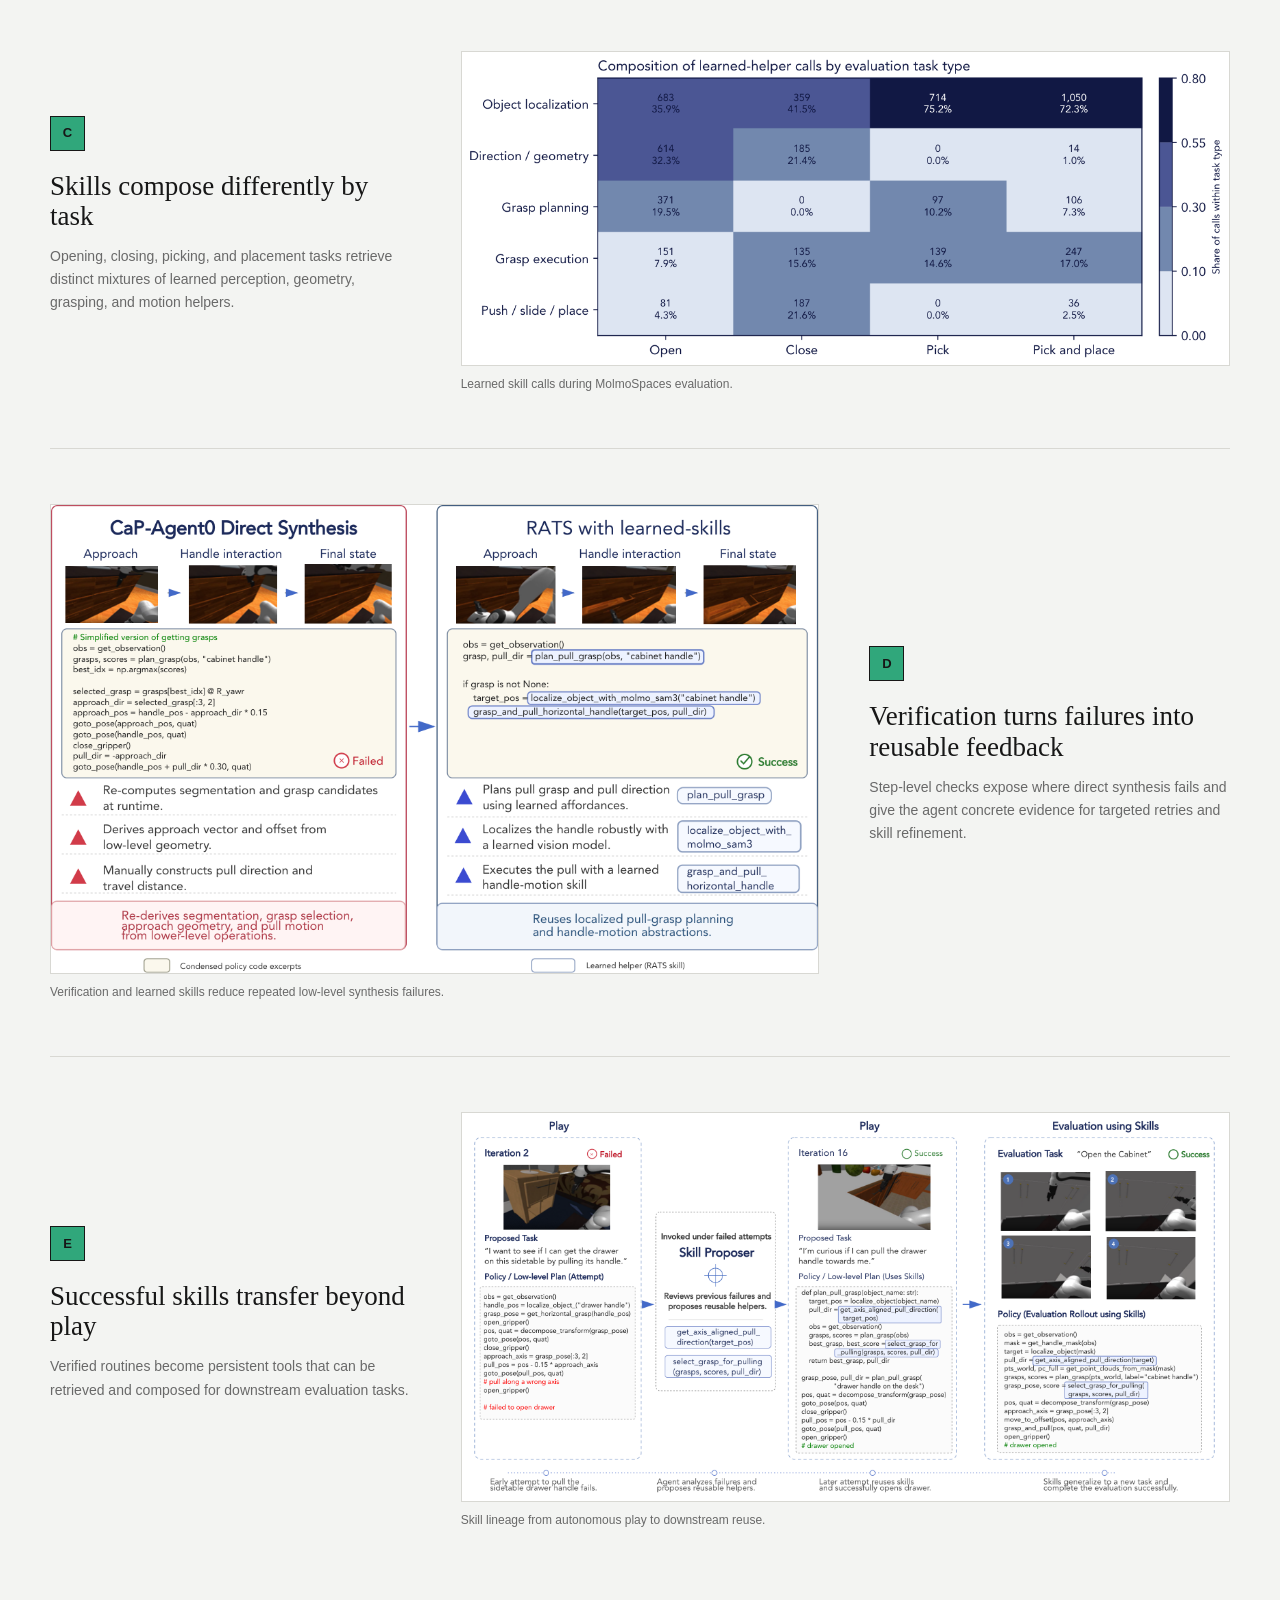
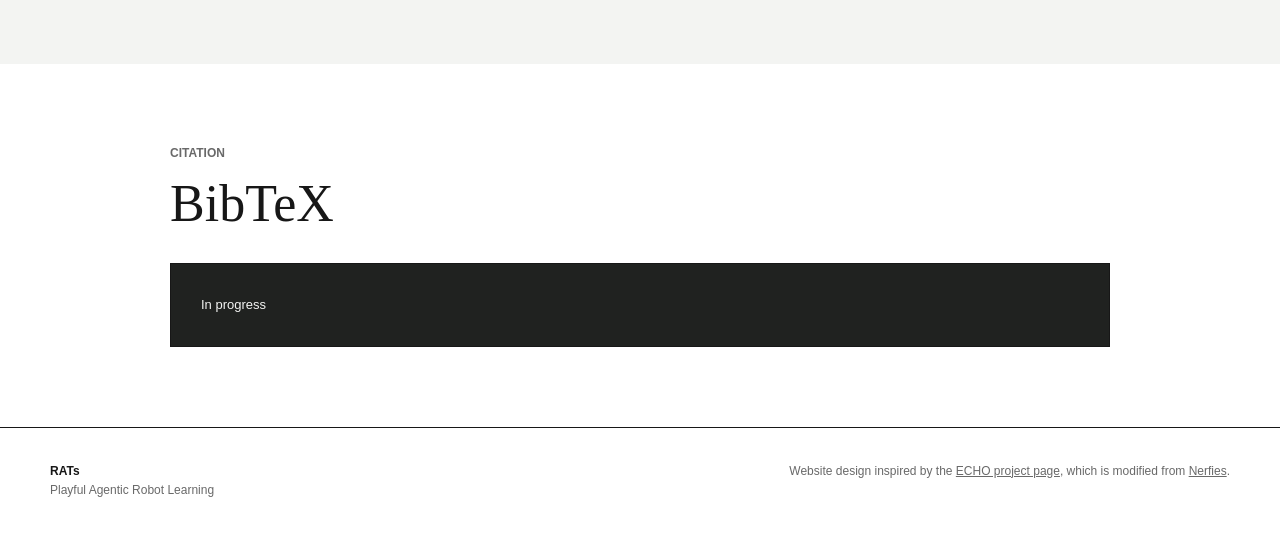
==== commit 6734d404: "Show the completed RATs pipeline story on the project page Constraint: GitHub Pages must serve the p" ====
--- a/docs/index.html
+++ b/docs/index.html
@@ -43,14 +43,10 @@
           <p class="eyebrow">Pipeline video</p>
           <h2 id="demo-heading">From play to reusable skill</h2>
         </div>
-        <div class="video-placeholder video-placeholder-lead" data-video="assets/videos/pipeline-overview.mp4">
-          <div class="play-mark" aria-hidden="true"></div>
-          <div>
-            <strong>Full pipeline demo coming soon</strong>
-            <span>Task proposal, agent-team execution, verification, and skill reuse</span>
-          </div>
-          <code>pipeline-overview.mp4</code>
-        </div>
+        <video class="pipeline-video" controls playsinline preload="metadata" poster="assets/images/pipeline-overview-poster.jpg" aria-label="RATs pipeline overview">
+          <source src="assets/videos/pipeline-overview.mp4" type="video/mp4">
+          Your browser does not support embedded video.
+        </video>
       </div>
     </section>
 
--- a/docs/assets/css/styles.css
+++ b/docs/assets/css/styles.css
@@ -7,7 +7,7 @@
   --play: #f4c542;
   --verify: #eb5b48;
   --learn: #30a77b;
-  --contribution: #54a8d4;
+  --contribution: #777777;
   --max: 1180px;
   --narrow: 940px;
 }
@@ -130,57 +130,14 @@
 .heading-rule { width: 80px; height: 4px; margin: 13px 0 24px; background: var(--verify); }
 
 .demo-lead { padding-top: 20px; background: white !important; }
-.video-placeholder {
-  position: relative;
-  display: grid;
-  place-items: center;
-  overflow: hidden;
-  min-height: 210px;
-  padding: 28px;
+.pipeline-video {
+  display: block;
+  width: 100%;
+  height: auto;
   border: 1px solid #b9b9b4;
   border-radius: 5px;
-  color: var(--ink);
-  background:
-    linear-gradient(90deg, transparent 49.8%, rgba(23,23,23,.12) 50%, transparent 50.2%),
-    linear-gradient(rgba(23,23,23,.04) 1px, transparent 1px),
-    linear-gradient(90deg, rgba(23,23,23,.04) 1px, transparent 1px),
-    #e9ece7;
-  background-size: 100% 100%, 24px 24px, 24px 24px, auto;
-}
-.video-placeholder-lead {
-  grid-template-columns: auto 1fr auto;
-  gap: 24px;
-  min-height: 470px;
-  text-align: left;
-}
-.video-placeholder-lead strong { display: block; font-family: Georgia, "Times New Roman", serif; font-size: 31px; font-weight: 500; line-height: 1.1; }
-.video-placeholder-lead span { display: block; max-width: 460px; margin-top: 10px; color: var(--muted); font-size: 14px; }
-.video-placeholder code {
-  align-self: end;
-  padding: 4px 7px;
-  border: 1px solid var(--ink);
-  background: white;
-  font-size: 11px;
-}
-.play-mark {
-  width: 54px;
-  height: 54px;
-  border: 2px solid var(--ink);
-  border-radius: 50%;
-  background: var(--play);
-  box-shadow: 4px 4px 0 var(--ink);
-}
-.play-mark::after {
-  content: "";
-  display: block;
-  width: 0;
-  height: 0;
-  margin: 15px 0 0 20px;
-  border-top: 11px solid transparent;
-  border-bottom: 11px solid transparent;
-  border-left: 16px solid var(--ink);
-}
-
+  background: #111;
+}
 .content-grid {
   display: grid;
   grid-template-columns: 180px minmax(0, 760px);
@@ -407,9 +364,6 @@
   .authors .author-note { font-size: 11px; }
   .publication-links { gap: 7px; }
   .button { min-height: 38px; padding: 5px 9px; font-size: 12px; }
-  .video-placeholder-lead { grid-template-columns: 1fr; gap: 16px; min-height: 370px; text-align: center; }
-  .video-placeholder-lead .play-mark { margin: 0 auto; }
-  .video-placeholder-lead code { justify-self: center; }
   .prose .lead { font-size: 22px; }
   .method-grid { grid-template-columns: 1fr; }
   .method-stage { min-height: 0; padding: 20px; }
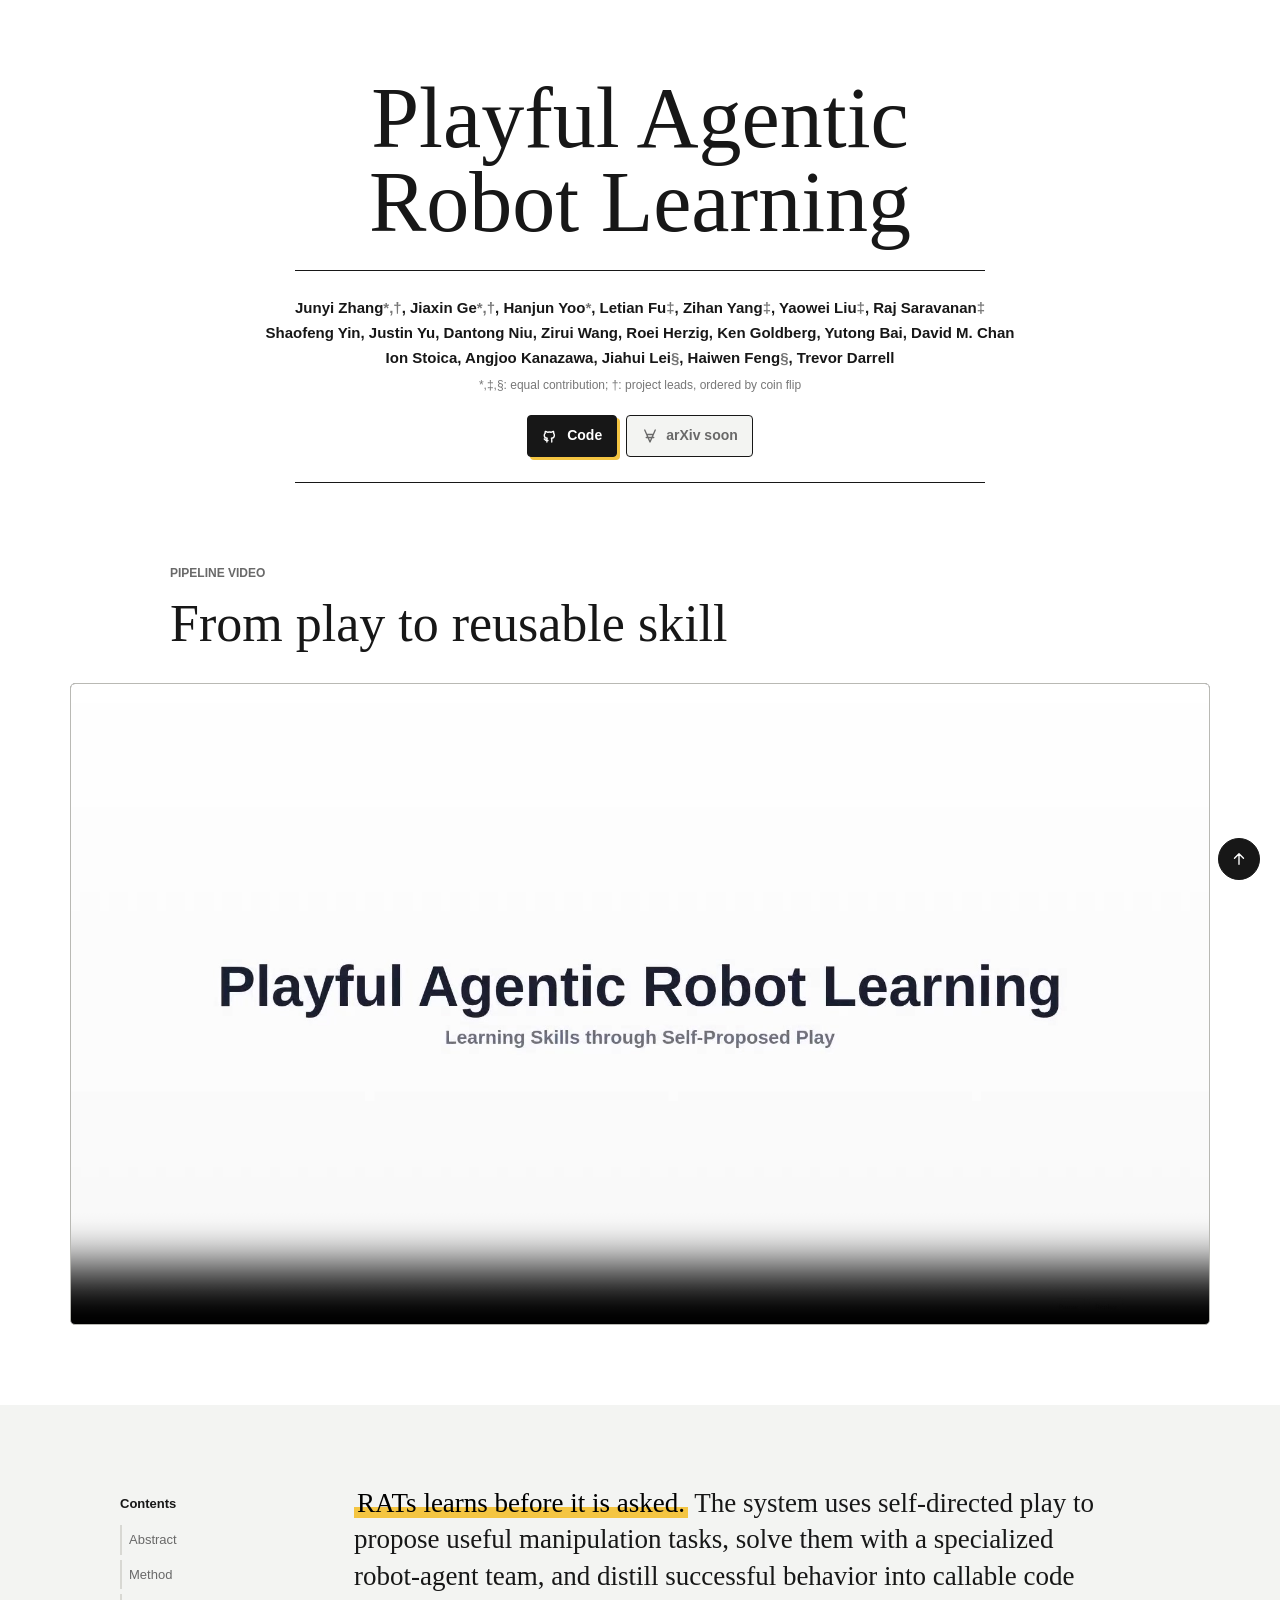
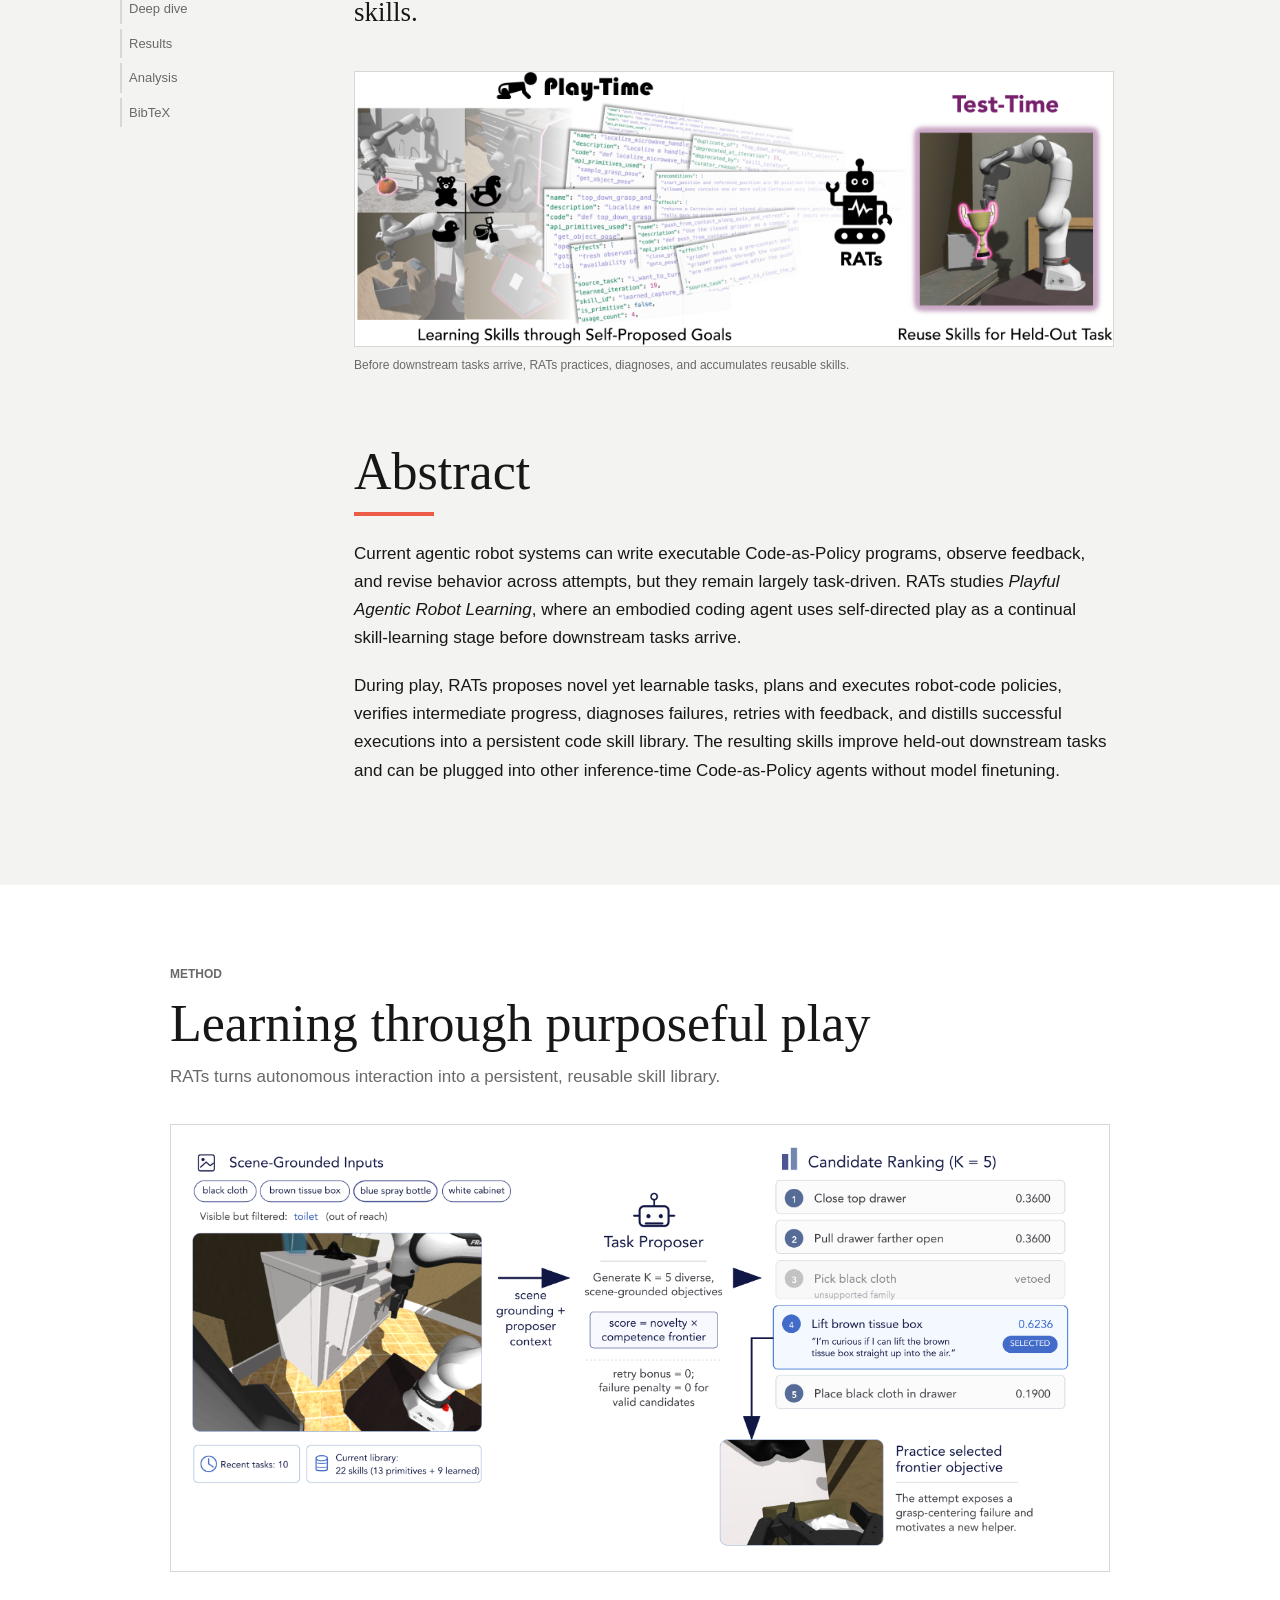
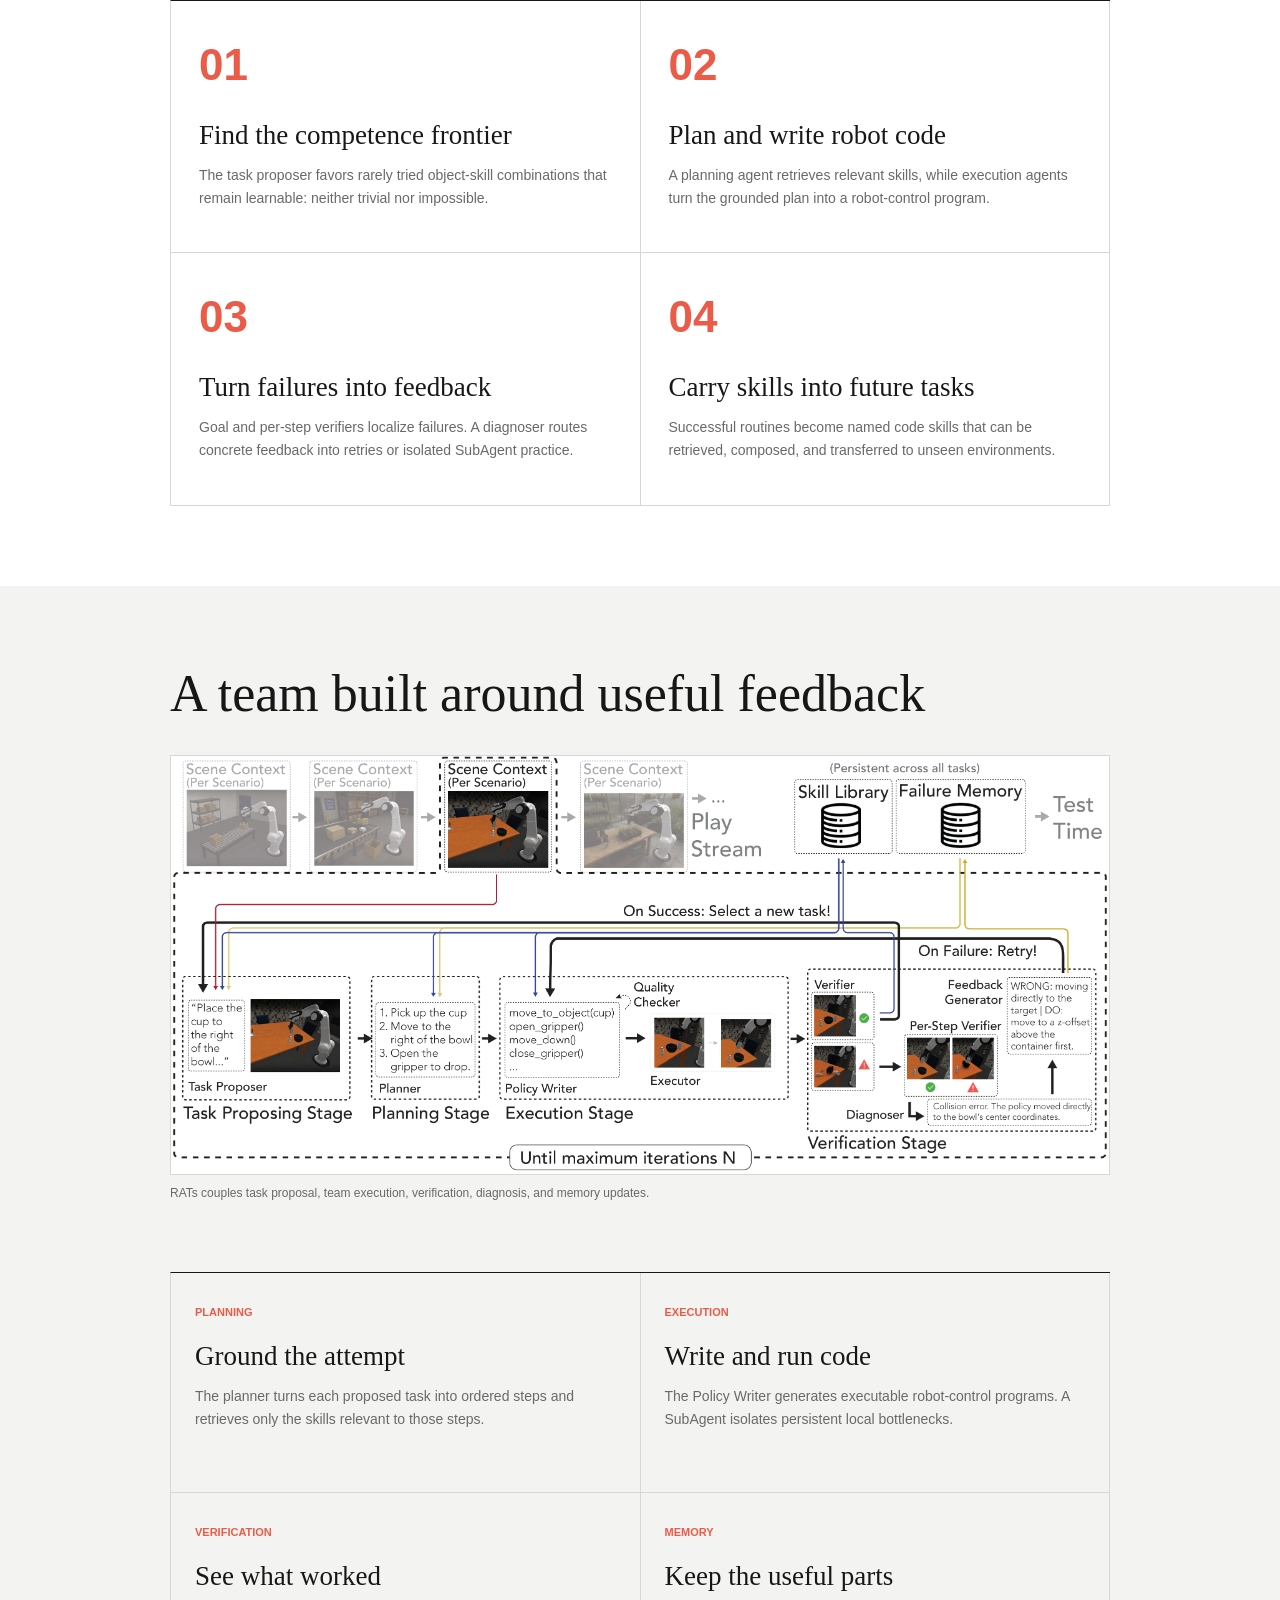
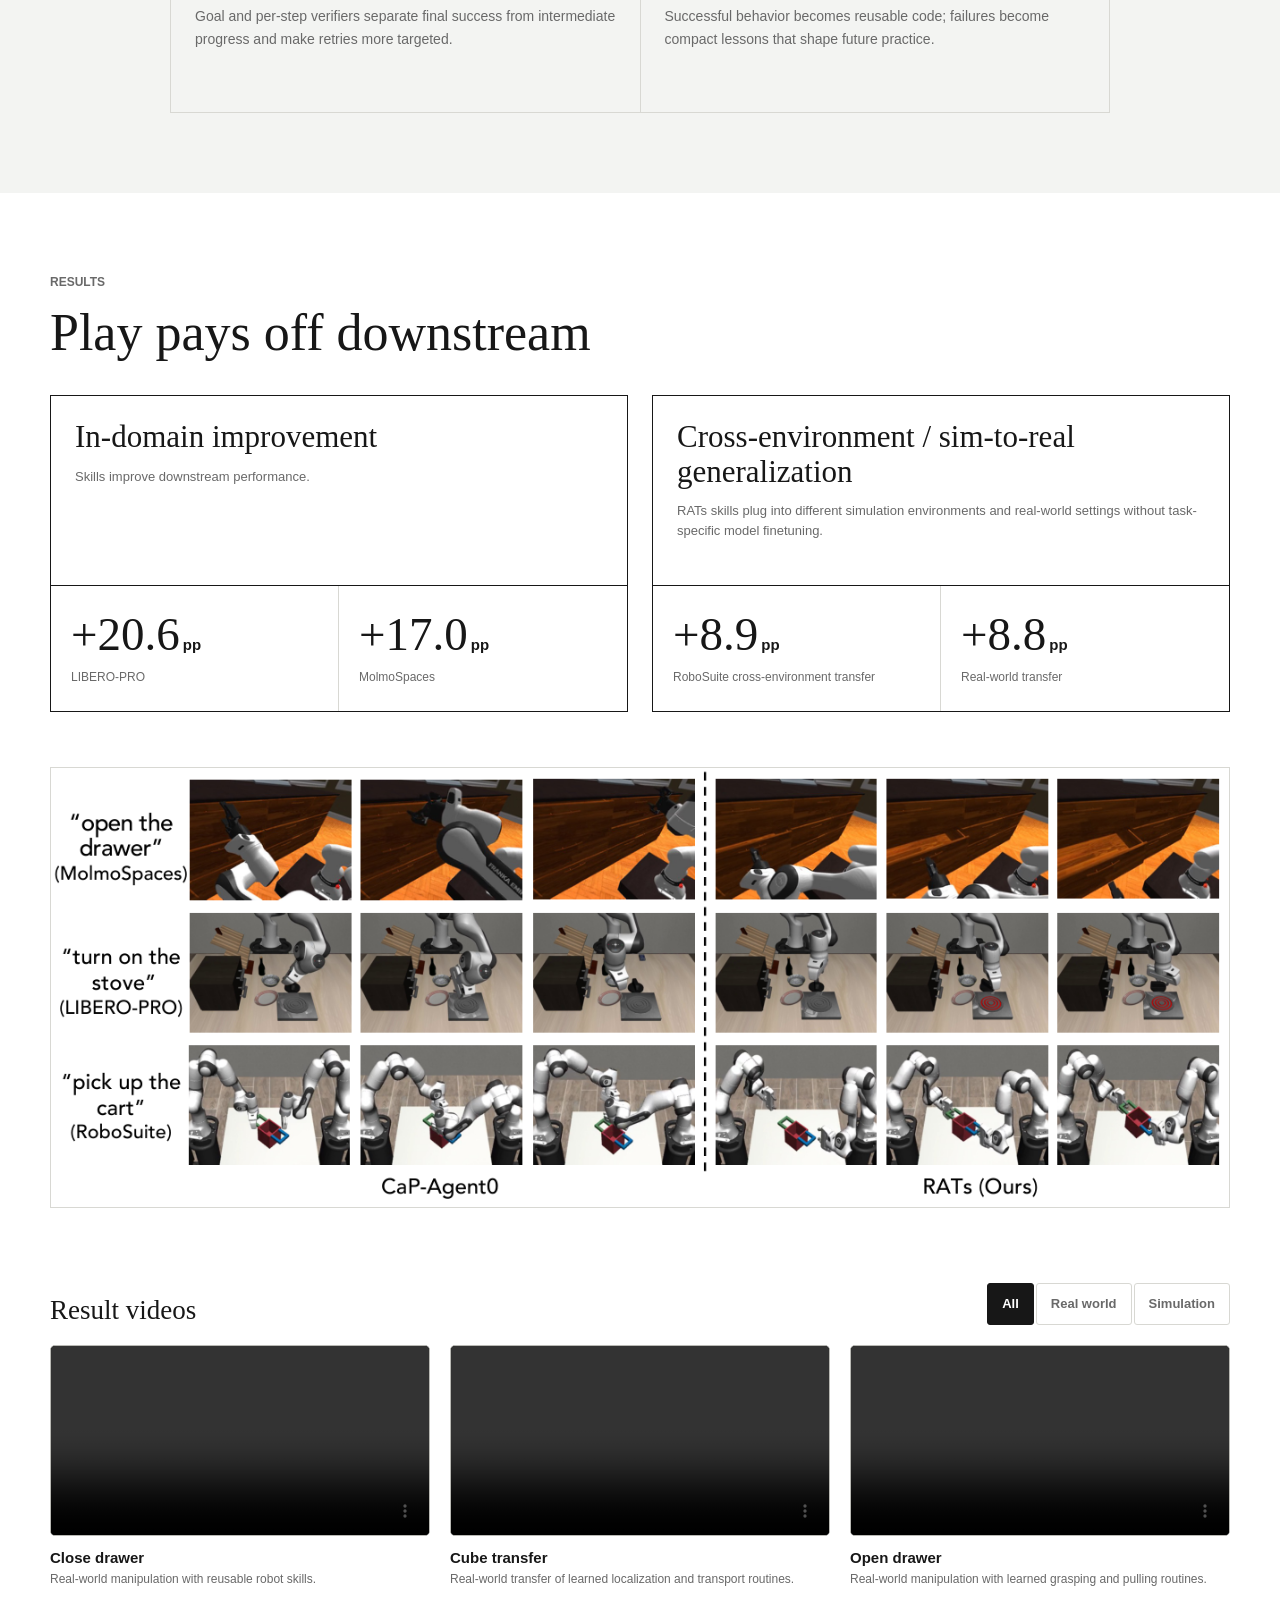
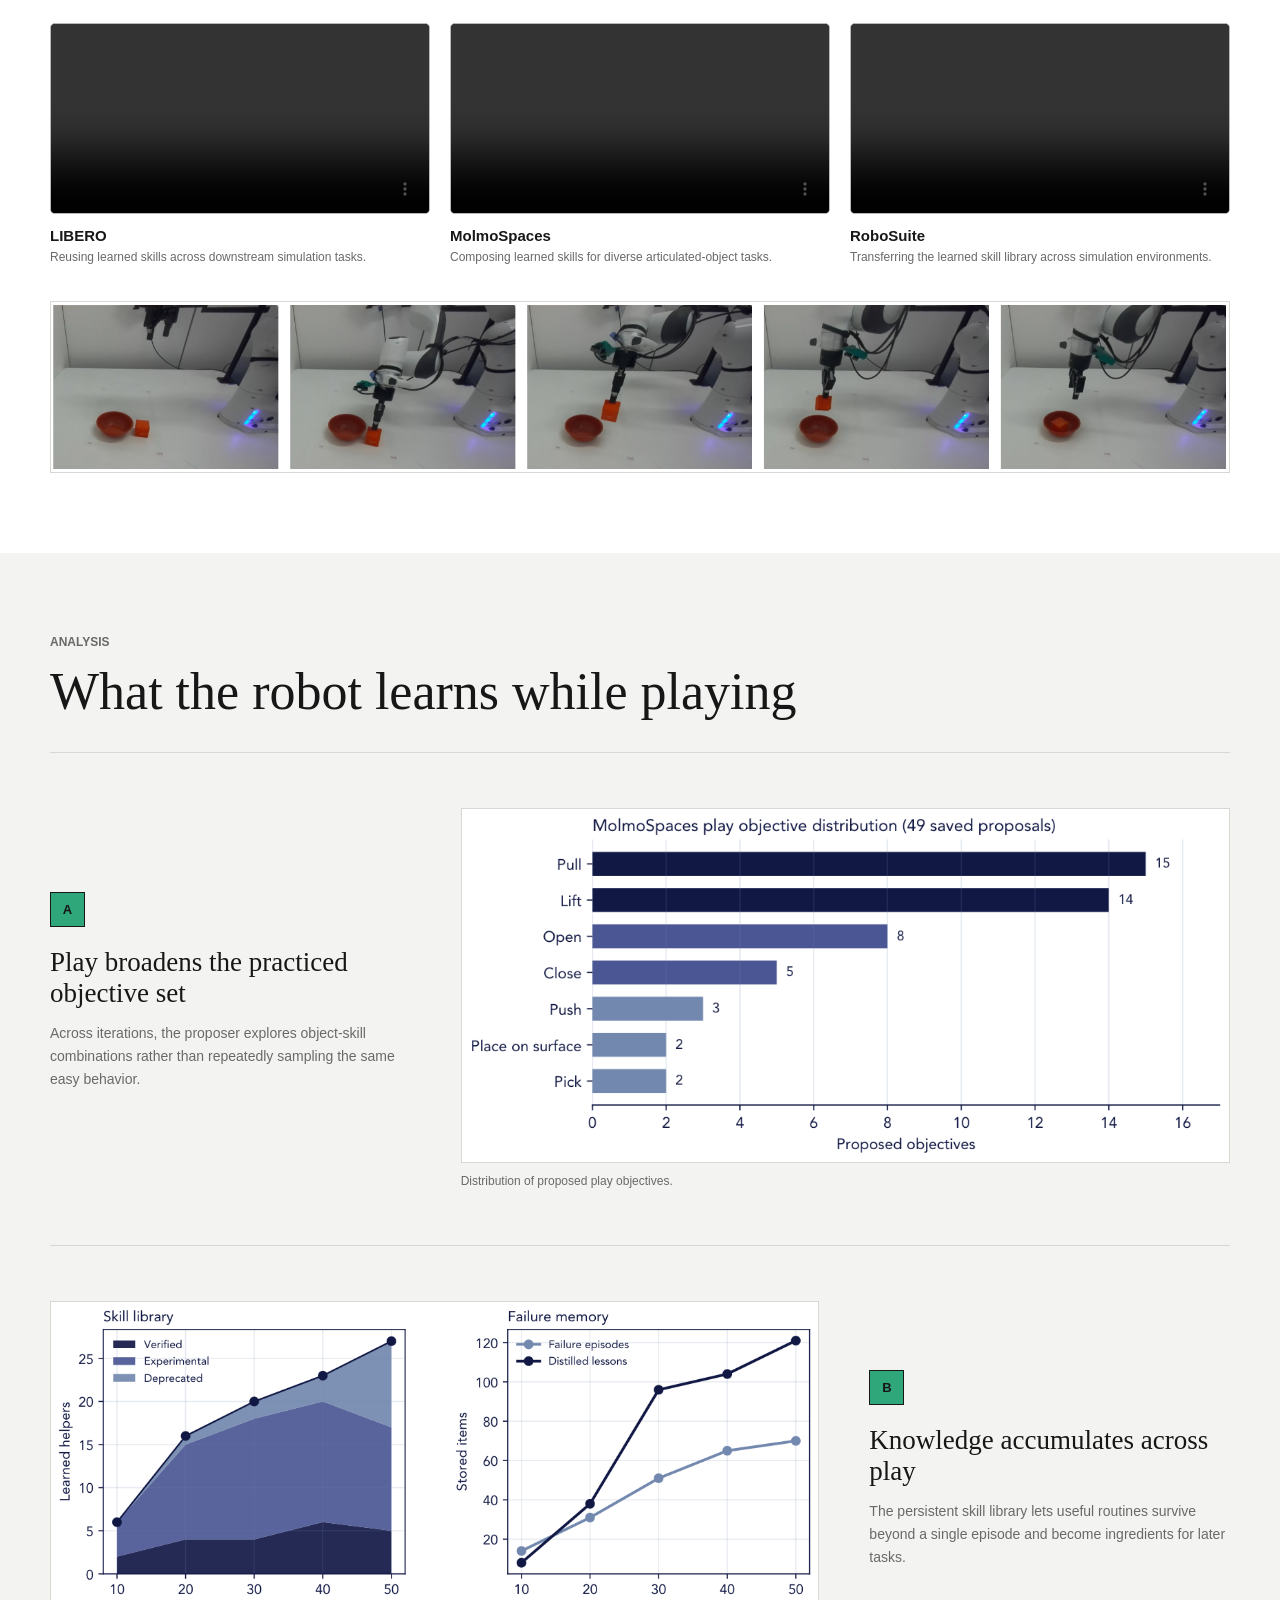
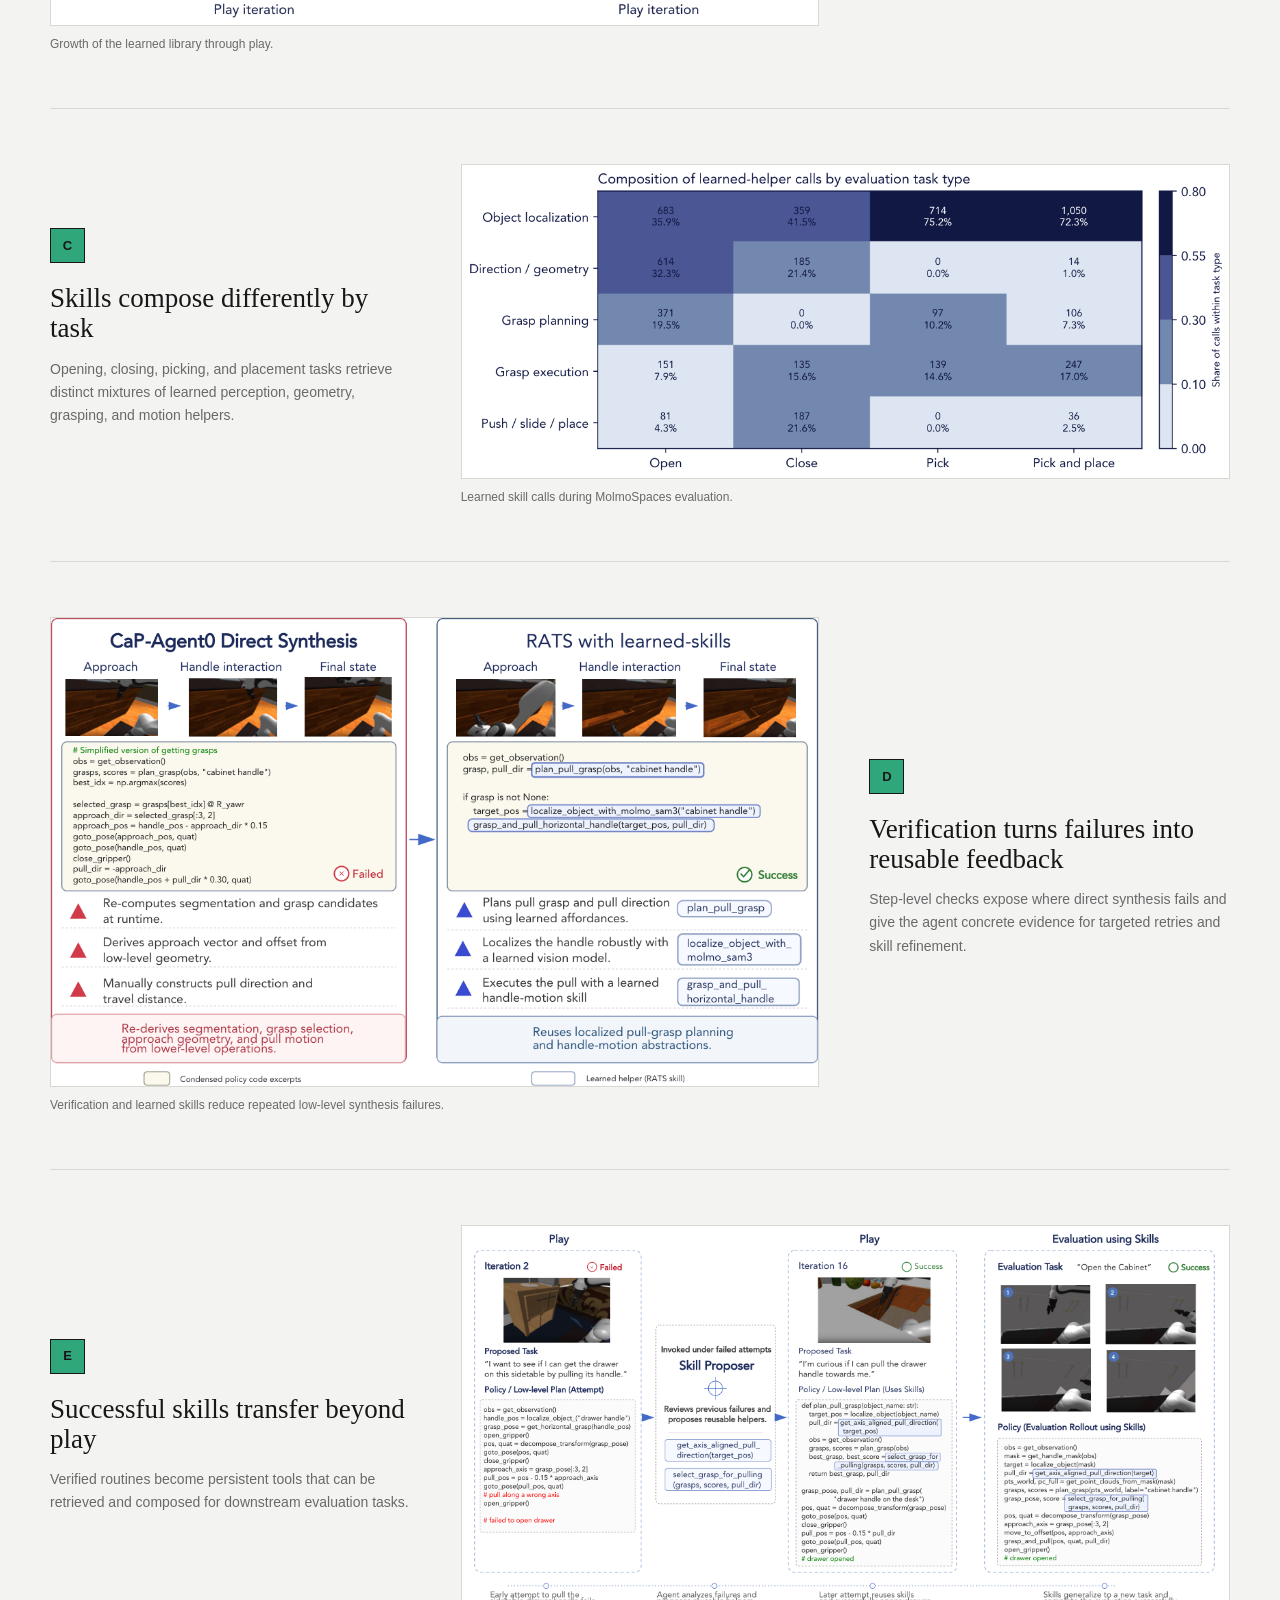
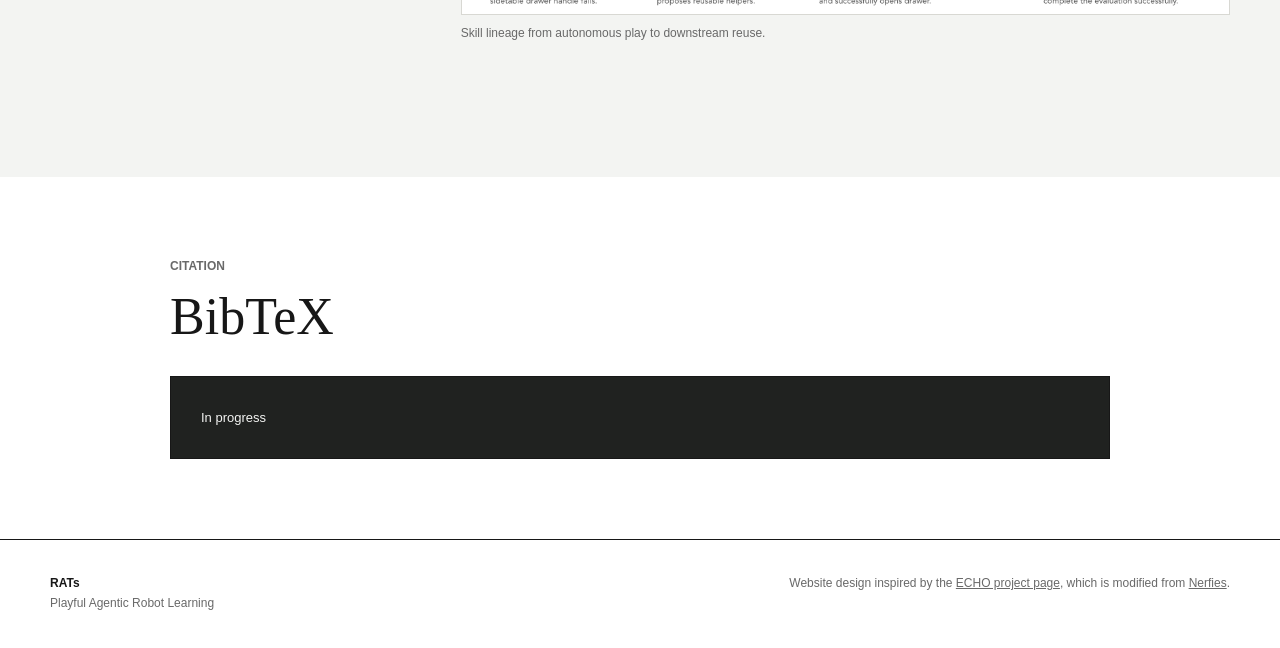
==== commit 9564f187: "Make the latest pipeline animation bypass stale browser caches Constraint: GitHub Pages serves the s" ====
--- a/docs/index.html
+++ b/docs/index.html
@@ -44,7 +44,7 @@
           <h2 id="demo-heading">From play to reusable skill</h2>
         </div>
         <video class="pipeline-video" controls playsinline preload="metadata" poster="assets/images/pipeline-overview-poster.jpg" aria-label="RATs pipeline overview">
-          <source src="assets/videos/pipeline-overview.mp4" type="video/mp4">
+          <source src="assets/videos/pipeline-overview-v8.mp4" type="video/mp4">
           Your browser does not support embedded video.
         </video>
       </div>
--- a/docs/assets/css/styles.css
+++ b/docs/assets/css/styles.css
@@ -132,8 +132,10 @@
 .demo-lead { padding-top: 20px; background: white !important; }
 .pipeline-video {
   display: block;
-  width: 100%;
+  width: min(calc(100vw - 48px), 1140px);
   height: auto;
+  margin-left: 50%;
+  transform: translateX(-50%);
   border: 1px solid #b9b9b4;
   border-radius: 5px;
   background: #111;
